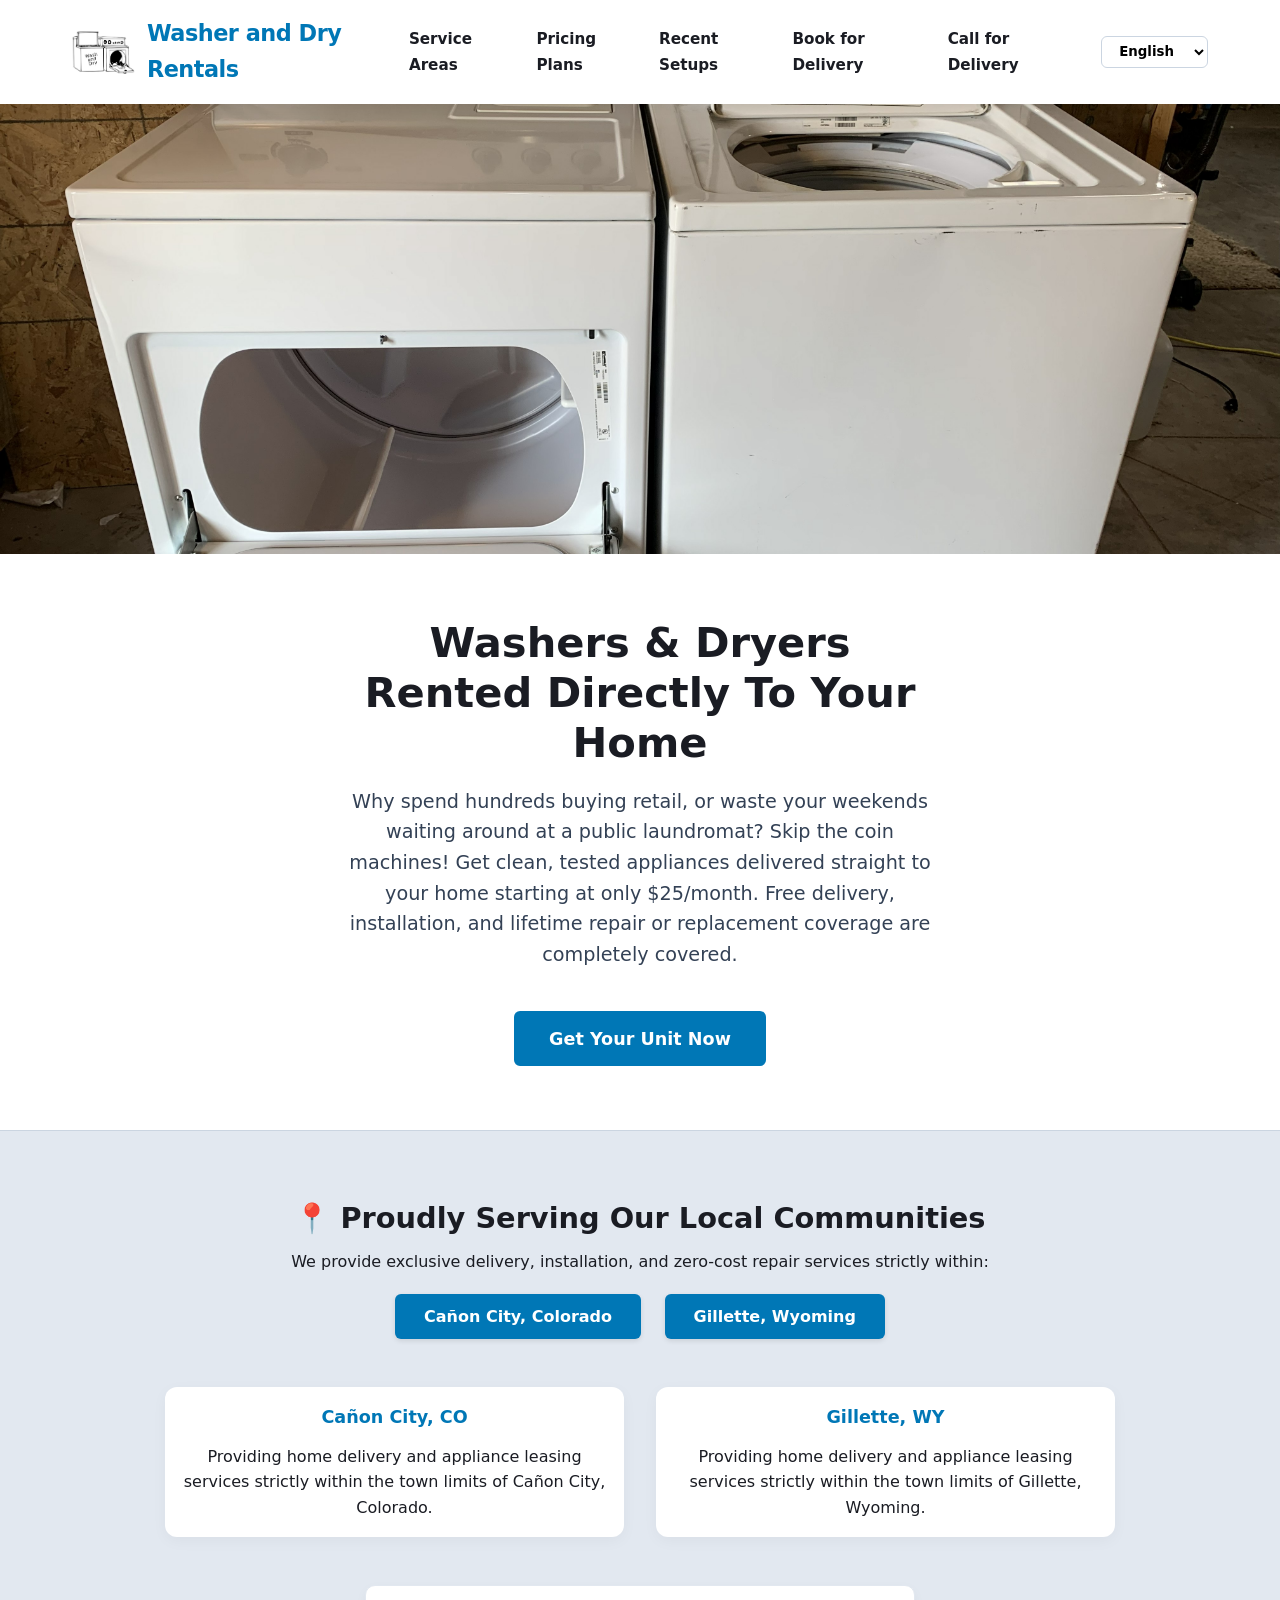
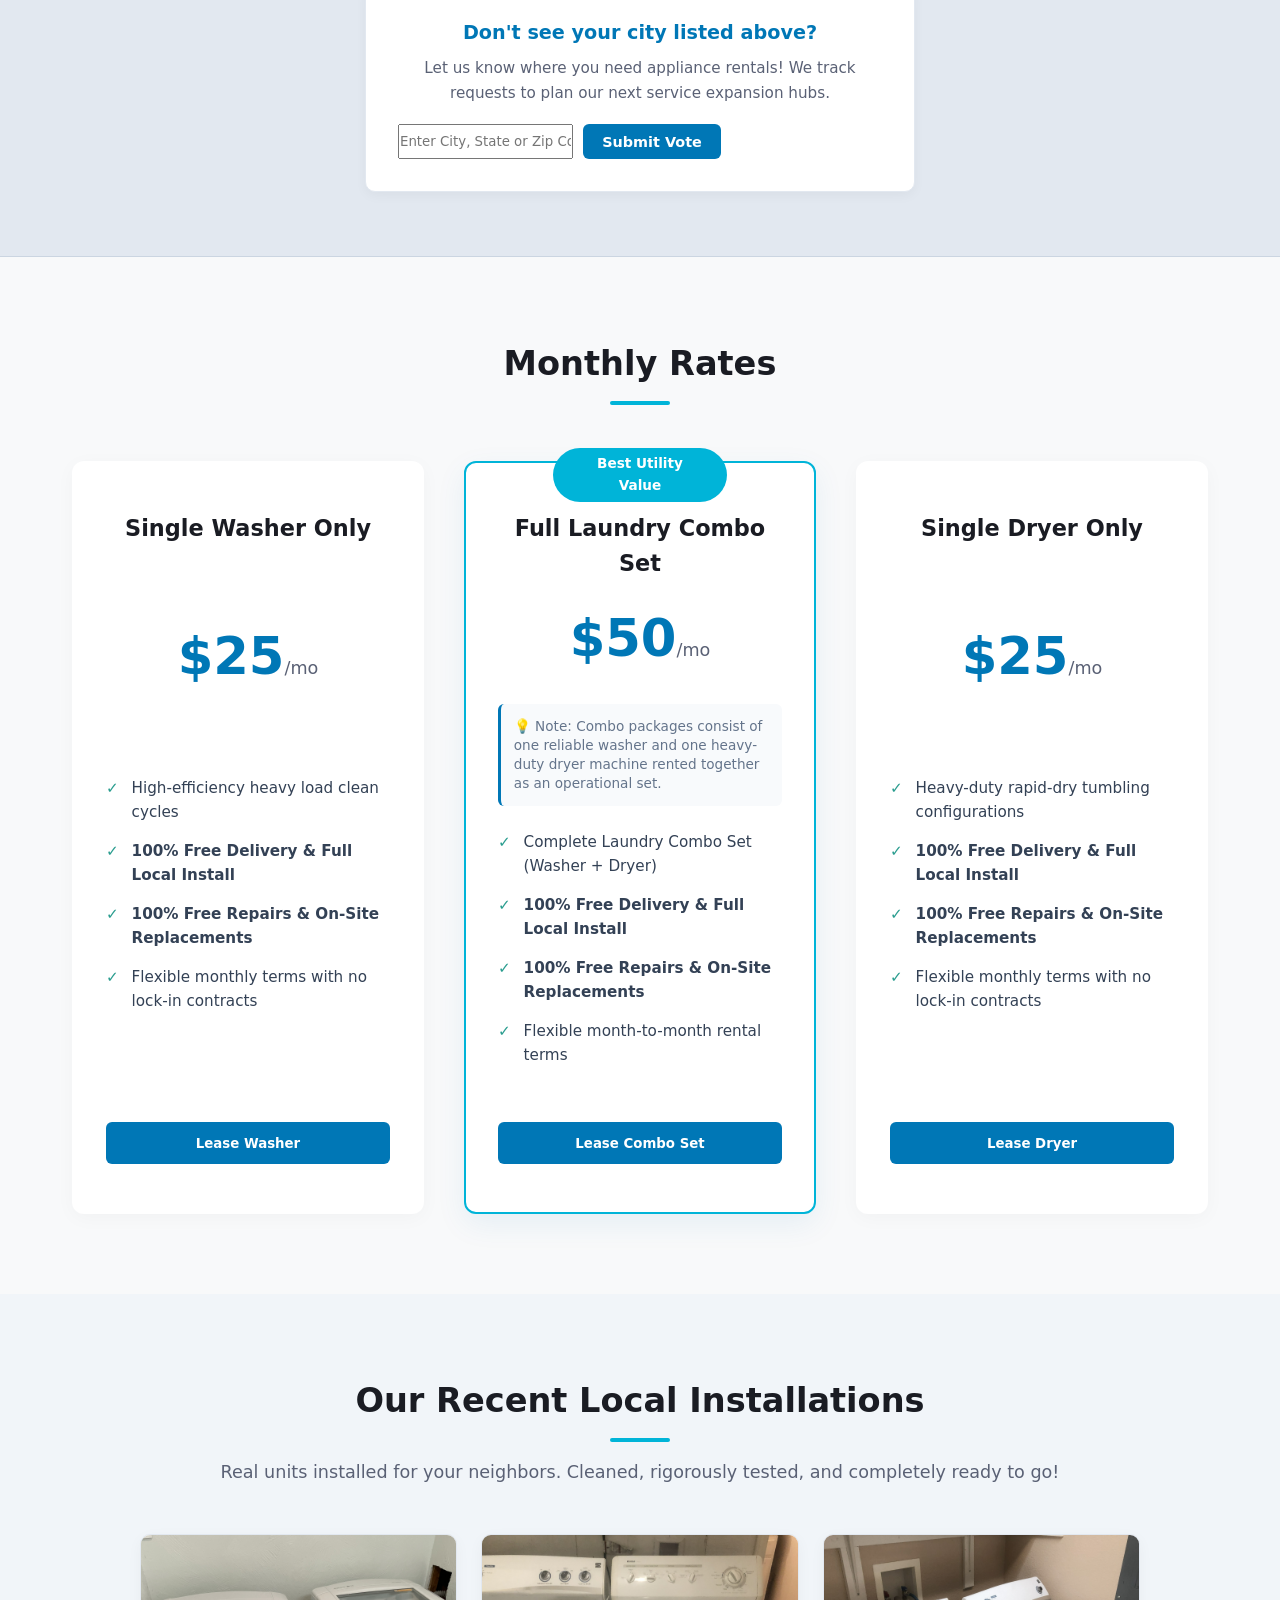
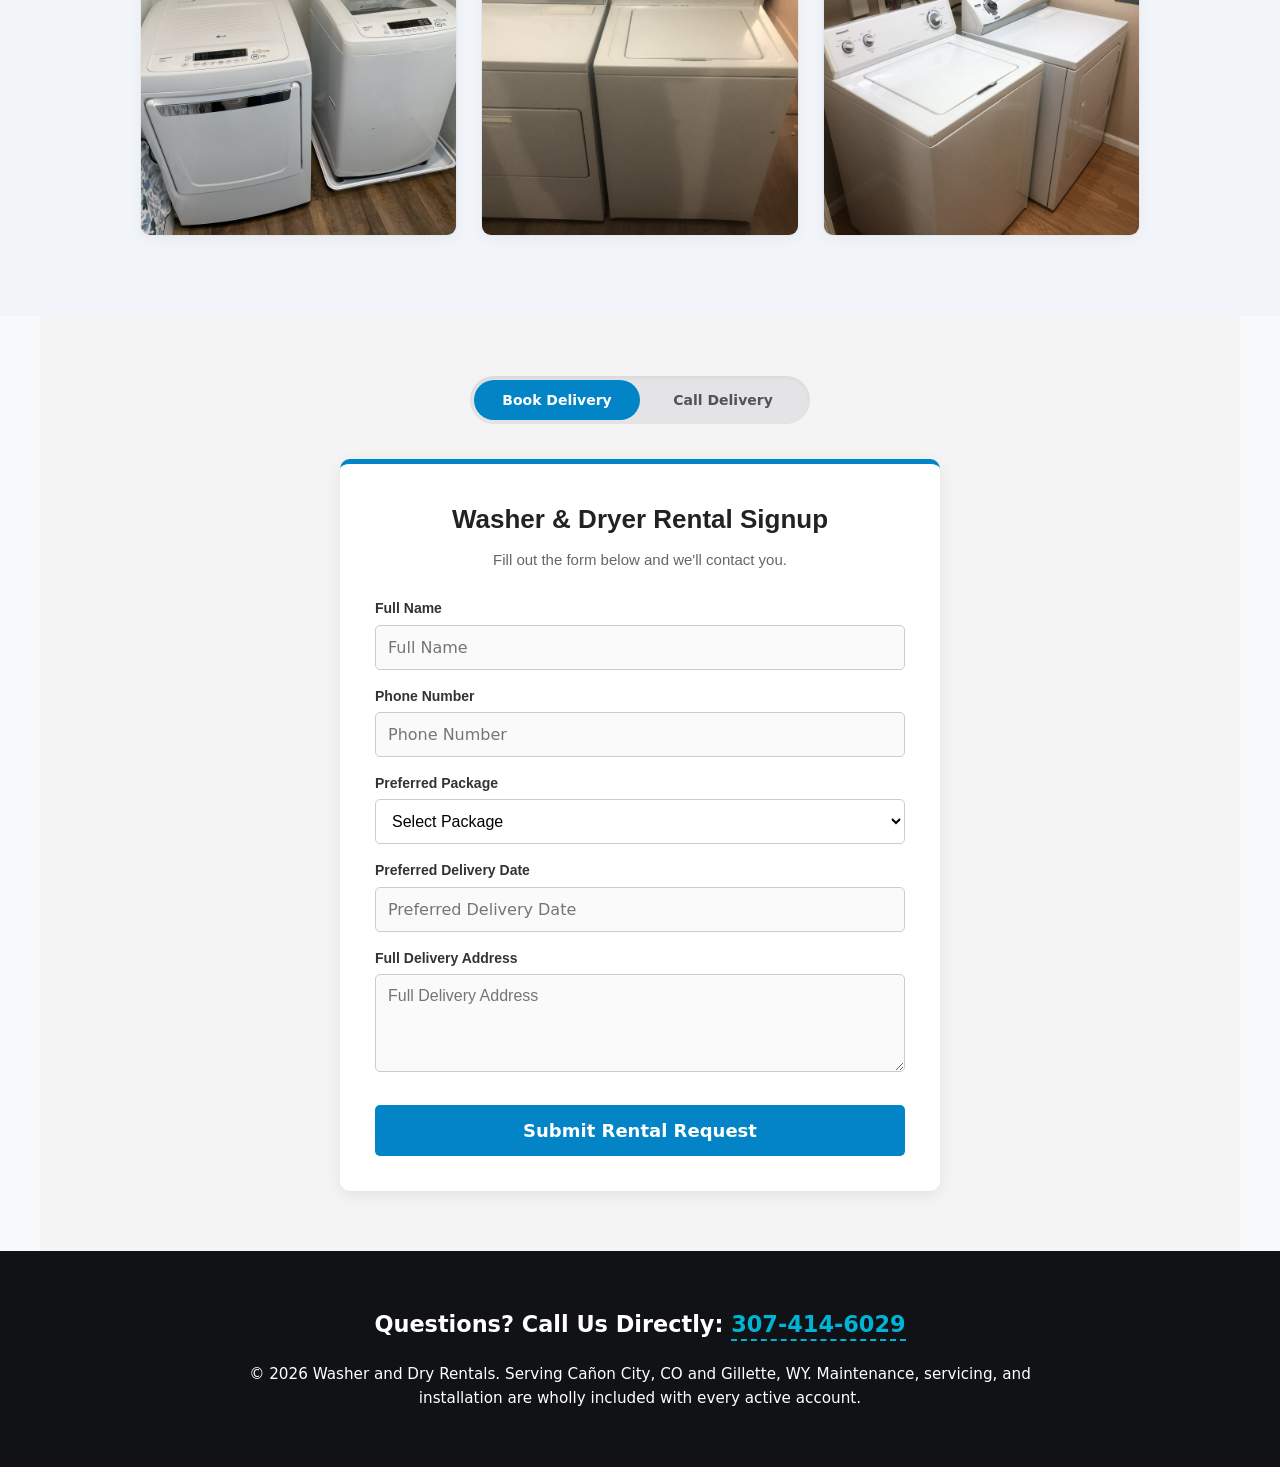
==== index.html @ 0286ad0f "Update index.html" ====
<!DOCTYPE html>
<html lang="en">
<head>
    <meta charset="UTF-8">
    <meta name="viewport" content="width=device-width, initial-scale=1.0">
    
    <!-- Research-Backed SEO Title & Meta Tokens (Targets Sales, Buyers, and Laundromats) -->
    <title>Washers and Dryers For Sale or Rent | Better Laundromat Alternative | Cañon City CO & Gillette WY</title>
    <meta name="description" content="Tired of hauling bags to the laundromat or looking for cheap washers and dryers for sale near you? Get clean, tested appliances delivered straight to your house starting at $25/mo with free delivery, setup, and lifetime repairs included!">
    <meta name="keywords" content="laundromat near me, coin laundry Cañon City, washhouse Gillette WY, washer and dryer for sale, buy washing machine, cheap dryers, used appliances, laundry services alternative">

    <!-- Tab Icon Branding Token (Replaces the generic Earth Icon with your custom Logo) -->
    <link rel="icon" type="image/png" href="images/logo.png">
    <!-- Advanced JSON-LD Local SEO Schema Data Architecture -->
    <script type="application/ld+json">
    {
      "@context": "https://schema.org",
      "@type": "Product",
      "name": "In-Home Laundry Appliance Rental Systems",
      "description": "Skip the public laundromat and save hundreds compared to buying retail appliances. Clean, tested, and leveled washers and dryers delivered directly to your home.",
      "brand": {
        "@type": "Brand",
        "name": "Washer and Dry Rentals"
      },
      "offers": {
        "@type": "AggregateOffer",
        "priceCurrency": "USD",
        "lowPrice": "25.00",
        "highPrice": "50.00",
        "offerCount": "3",
        "priceSpecification": {
          "@type": "PriceSpecification",
          "description": "Affordable monthly in-home alternative to weekly laundromat expenses and expensive appliance stores."
        },
        "areaServed": [
          {
            "@type": "AdministrativeArea",
            "name": "Cañon City, Colorado"
          },
          {
            "@type": "AdministrativeArea",
            "name": "Gillette, Wyoming"
          }
        ]
      }
    }
    </script>

    <link rel="stylesheet" href="styles.css">
</head>
<body>

    <!-- Main Navigation Header with Dual Contact Anchor Triggers -->
    <header>
        <nav class="navbar">
            <a href="#" class="logo-container">
                <img src="images/logo.png" alt="Washer and Dry Rentals Logo" class="nav-logo" onerror="this.style.display='none'">
                <span class="logo-text">Washer and Dry Rentals</span>
            </a>
            
            <div class="nav-right-block">
                <ul class="nav-links">
                    <li><a href="#service-areas" class="lang-en">Service Areas</a><a href="#service-areas" class="lang-es" style="display:none;">Áreas de Servicio</a></li>
                    <li><a href="#pricing" class="lang-en">Pricing Plans</a><a href="#pricing" class="lang-es" style="display:none;">Planes de Precios</a></li>
                    <li><a href="#gallery" class="lang-en">Recent Setups</a><a href="#gallery" class="lang-es" style="display:none;">Instalaciones</a></li>
                    <li><a href="#rent" onclick="switchContactMode('form')" class="lang-en">Book for Delivery</a><a href="#rent" onclick="switchContactMode('form')" class="lang-es" style="display:none;">Reservar Entrega</a></li>
                    <li><a href="#rent" onclick="switchContactMode('call')" class="lang-en">Call for Delivery</a><a href="#rent" onclick="switchContactMode('call')" class="lang-es" style="display:none;">Llamar para Entrega</a></li>
                </ul>

                <!-- Language Selector -->
                <div class="language-selector">
                    <select id="langToggle" onchange="toggleLanguage()">
                        <option value="en">English</option>
                        <option value="es">Español</option>
                    </select>
                </div>
            </div>
        </nav>
    </header>
    <!-- Clean Splash Hero (Image Only) -->
    <section class="hero-image-only"></section>

    <!-- Introduction Block Sitting Below The Front Picture -->
    <section class="intro-text-section">
        <div class="container-narrow text-center">
            <h1 class="lang-en">Washers & Dryers Rented Directly To Your Home</h1>
            <h1 class="lang-es" style="display:none;">Lavadoras y Secadoras Alquiladas Directamente a Su Hogar</h1>
            
            <p class="lang-en">Why spend hundreds buying retail, or waste your weekends waiting around at a public laundromat? Skip the coin machines! Get clean, tested appliances delivered straight to your home starting at only $25/month. Free delivery, installation, and lifetime repair or replacement coverage are completely covered.</p>
            <p class="lang-es" style="display:none;">¿Por qué gastar cientos comprando en tiendas o perder los fines de semana en una lavandería pública? ¡Olvídese de las monedas! Obtenga electrodomésticos limpios entregados directamente a su hogar desde solo $25/mes con entrega e instalación gratis.</p>
            
            <a href="#rent" onclick="switchContactMode('form')" class="btn btn-hero lang-en">Get Your Unit Now</a>
            <a href="#rent" onclick="switchContactMode('form')" class="btn btn-hero lang-es" style="display:none;">Obtenga Su Unidad Ahora</a>
        </div>
    </section>
    <!-- Core Service Banner & Location Badges -->
    <section id="service-areas" class="service-banner">
        <div class="container">
            <h2 class="lang-en">📍 Proudly Serving Our Local Communities</h2>
            <h2 class="lang-es" style="display:none;">📍 Orgullosamente Sirviendo a Nuestras Comunidades Locales</h2>
            
            <p class="lang-en">We provide exclusive delivery, installation, and zero-cost repair services strictly within:</p>
            <p class="lang-es" style="display:none;">Ofrecemos servicios exclusivos de entrega, instalación y reparación sin costo estrictamente dentro de:</p>
            
            <div class="location-badges">
                <span class="badge-location">Cañon City, Colorado</span>
                <span class="badge-location">Gillette, Wyoming</span>
            </div>

            <!-- Clean Text Locations -->
            <div class="maps-grid">
                <div class="map-box">
                    <h3>Cañon City, CO</h3>
                    <p class="map-link-text">Providing home delivery and appliance leasing services strictly within the town limits of Cañon City, Colorado.</p>
                </div>
                <div class="map-box">
                    <h3>Gillette, WY</h3>
                    <p class="map-link-text">Providing home delivery and appliance leasing services strictly within the town limits of Gillette, Wyoming.</p>
                </div>
            </div>

            <!-- New Location Expansion Request Module (FormSubmit Gateway Lock) -->
            <div class="expansion-box">
                <h4 class="lang-en">Don't see your city listed above?</h4>
                <h4 class="lang-es" style="display:none;">¿No ve su ciudad en la lista?</h4>
                <p class="lang-en">Let us know where you need appliance rentals! We track requests to plan our next service expansion hubs.</p>
                <p class="lang-es" style="display:none;">¡Díganos dónde necesita alquileres! Registramos los pedidos para planificar nuestras próximas áreas de servicio.</p>
                
                <form action="https://formsubmit.co" method="POST" class="expansion-inline-form">
                    <input type="text" name="Requested Expansion City or Zip" required placeholder="Enter City, State or Zip Code..." id="expInput">
                    <button type="submit" class="btn btn-primary btn-small lang-en">Submit Vote</button>
                    <button type="submit" class="btn btn-primary btn-small lang-es" style="display:none;">Enviar Voto</button>
                </form>
            </div>
        </div>
    </section>
    <!-- Pricing Display Cards Section -->
    <section id="pricing" class="section">
        <h2 class="section-title lang-en">Monthly Rates</h2>
        <h2 class="section-title lang-es" style="display:none;">Tarifas Mensuales</h2>
        
        <div class="pricing-grid">
            <div class="price-card">
                <h3 class="lang-en">Single Washer Only</h3>
                <h3 class="lang-es" style="display:none;">Solo Lavadora Individual</h3>
                <div class="price">$25<span>/mo</span></div>
                <ul class="features-list lang-en">
                    <li>High-efficiency heavy load clean cycles</li>
                    <li><strong>100% Free Delivery & Full Local Install</strong></li>
                    <li><strong>100% Free Repairs & On-Site Replacements</strong></li>
                    <li>Flexible monthly terms with no lock-in contracts</li>
                </ul>
                <ul class="features-list lang-es" style="display:none;">
                    <li>Ciclos de limpieza de alta eficiencia para carga pesada</li>
                    <li><strong>Entrega e instalación local 100% gratuita</strong></li>
                    <li><strong>Reparaciones y reemplazos en el sitio 100% gratis</strong></li>
                    <li>Términos mensuales flexibles sin contratos forzosos</li>
                </ul>
                <button type="button" onclick="selectPackage('washer')" class="btn btn-primary lang-en">Lease Washer</button>
                <button type="button" onclick="selectPackage('washer')" class="btn btn-primary lang-es" style="display:none;">Arrendar Lavadora</button>
            </div>

            <div class="price-card featured">
                <div class="badge lang-en">Best Utility Value</div>
                <div class="badge lang-es" style="display:none;">Mejor Valor</div>
                <h3 class="lang-en">Full Laundry Combo Set</h3>
                <h3 class="lang-es" style="display:none;">Juego Combo Completo</h3>
                <div class="price">$50<span>/mo</span></div>
                <p class="set-disclaimer lang-en">💡 Note: Combo packages consist of one reliable washer and one heavy-duty dryer machine rented together as an operational set.</p>
                <p class="set-disclaimer lang-es" style="display:none;">💡 Nota: Los paquetes combo consisten en una lavadora confiable y una secadora de servicio pesado alquiladas juntas como un juego operativo.</p>
                <ul class="features-list lang-en">
                    <li>Complete Laundry Combo Set (Washer + Dryer)</li>
                    <li><strong>100% Free Delivery & Full Local Install</strong></li>
                    <li><strong>100% Free Repairs & On-Site Replacements</strong></li>
                    <li>Flexible month-to-month rental terms</li>
                </ul>
                <ul class="features-list lang-es" style="display:none;">
                    <li>Juego de lavandería combo completo (Lavadora + Secadora)</li>
                    <li><strong>Entrega e instalación local 100% gratuita</strong></li>
                    <li><strong>Reparaciones y reemplazos en el sitio 100% gratis</strong></li>
                    <li>Términos de alquiler mensuales flexibles</li>
                </ul>
                <button type="button" onclick="selectPackage('set')" class="btn btn-primary lang-en">Lease Combo Set</button>
                <button type="button" onclick="selectPackage('set')" class="btn btn-primary lang-es" style="display:none;">Arrendar Juego</button>
            </div>

            <div class="price-card">
                <h3 class="lang-en">Single Dryer Only</h3>
                <h3 class="lang-es" style="display:none;">Solo Secadora Individual</h3>
                <div class="price">$25<span>/mo</span></div>
                <ul class="features-list lang-en">
                    <li>Heavy-duty rapid-dry tumbling configurations</li>
                    <li><strong>100% Free Delivery & Full Local Install</strong></li>
                    <li><strong>100% Free Repairs & On-Site Replacements</strong></li>
                    <li>Flexible monthly terms with no lock-in contracts</li>
                </ul>
                <button type="button" onclick="selectPackage('dryer')" class="btn btn-primary lang-en">Lease Dryer</button>
                <button type="button" onclick="selectPackage('dryer')" class="btn btn-primary lang-es" style="display:none;">Arrendar Secadora</button>
            </div>
        </div>
    </section>
    <!-- Visual Portfolio Gallery Section (3 clean items) -->
    <section id="gallery" class="section-alt">
        <div class="container">
            <h2 class="section-title lang-en">Our Recent Local Installations</h2>
            <h2 class="section-title lang-es" style="display:none;">Nuestras Instalaciones Locales Recientes</h2>
            <p class="section-subtitle lang-en">Real units installed for your neighbors. Cleaned, rigorously tested, and completely ready to go!</p>
            <p class="section-subtitle lang-es" style="display:none;">¡Unidades reales instaladas para sus vecinos. Limpias, rigurosamente probadas y completamente listas para funcionar!</p>
            
            <div class="gallery-grid gallery-three-items">
                <div class="gallery-item">
                    <img src="images/portfolio-1.jpg" alt="Local Installation 1" onerror="this.src='https://unsplash.com'">
                </div>
                <div class="gallery-item">
                    <img src="images/portfolio-2.jpg" alt="Local Installation 2" onerror="this.src='https://unsplash.com'">
                </div>
                <div class="gallery-item">
                    <img src="images/portfolio-3.jpg" alt="Local Installation 3" onerror="this.src='https://unsplash.com'">
                </div>
            </div>
        </div>
    </section>
    <!-- Conversion Routing Panel and Dynamic Action Interface -->
    <section id="rent" class="section" style="padding: 60px 20px; background: #f4f4f4;">
        <div class="container-narrow" style="max-width: 600px; margin: 0 auto;">

            <!-- Grey Segmented Tab Slider Control Module Frame -->
            <div class="tab-toggle-wrap" style="display: flex; justify-content: center; margin-bottom: 35px;">
                <div class="tab-switcher" style="display: flex; background: #e4e4e7; padding: 4px; border-radius: 30px; position: relative; width: 340px; box-shadow: inset 0 2px 4px rgba(0,0,0,0.05);">
                    <div id="sliderBg" class="slider-bg" style="position: absolute; top: 4px; left: 4px; width: calc(50% - 4px); height: calc(100% - 8px); background: #0284c7; border-radius: 26px; z-index: 1; transition: left 0.3s cubic-bezier(0.4, 0, 0.2, 1);"></div>
                    <button type="button" id="tabForm" class="tab-btn active" onclick="switchContactMode('form')" style="flex: 1; padding: 12px 0; text-align: center; font-weight: bold; background: transparent; border: none; cursor: pointer; z-index: 2; font-size: 14px; font-family: Arial, sans-serif; transition: color 0.2s; color: #ffffff;">
                        <span class="lang-en">Book Delivery</span><span class="lang-es" style="display:none;">Reservar Entrega</span>
                    </button>
                    <button type="button" id="tabCall" class="tab-btn" onclick="switchContactMode('call')" style="flex: 1; padding: 12px 0; text-align: center; font-weight: bold; background: transparent; border: none; cursor: pointer; z-index: 2; font-size: 14px; font-family: Arial, sans-serif; transition: color 0.2s; color: #52525b;">
                        <span class="lang-en">Call Delivery</span><span class="lang-es" style="display:none;">Llamar Entrega</span>
                    </button>
                </div>
            </div>

            <!-- Lead Capture Interface styled cleanly with custom Blue Branding accents -->
            <div id="contactFormContainer" class="box" style="background: white; padding: 35px; border-radius: 10px; box-shadow: 0 4px 15px rgba(0,0,0,0.08); border-top: 5px solid #0284c7;">
                <h2 style="text-align: center; color: #222; margin-bottom: 8px; font-family: Arial, sans-serif; font-size: 26px;">Washer & Dryer Rental Signup</h2>
                <p style="text-align: center; color: #666; margin-bottom: 25px; font-family: Arial, sans-serif; font-size: 15px;">Fill out the form below and we'll contact you.</p>

                <form action="https://formsubmit.co" method="POST">

                    <!-- FormSubmit Configuration Settings Token Data -->
                    <input type="hidden" name="_captcha" value="false">
                    <input type="hidden" name="_template" value="table">
                    <input type="hidden" name="_subject" value="New Washer & Dryer Rental Lead">

                    <!-- Email address field removed permanently; collecting immediate client routing profiles -->
                    <div class="form-group" style="margin-bottom: 15px;">
                        <label style="display: block; font-weight: bold; margin-bottom: 5px; color: #333; font-size: 14px; font-family: Arial, sans-serif;">Full Name</label>
                        <input type="text" name="Full Name" placeholder="Full Name" required style="width:100%; padding:12px; border:1px solid #ccc; border-radius:5px; font-size:16px;">
                    </div>

                    <div class="form-group" style="margin-bottom: 15px;">
                        <label style="display: block; font-weight: bold; margin-bottom: 5px; color: #333; font-size: 14px; font-family: Arial, sans-serif;">Phone Number</label>
                        <input type="tel" name="Phone Number" placeholder="Phone Number" required style="width:100%; padding:12px; border:1px solid #ccc; border-radius:5px; font-size:16px;">
                    </div>

                    <div class="form-group" style="margin-bottom: 15px;">
                        <label style="display: block; font-weight: bold; margin-bottom: 5px; color: #333; font-size: 14px; font-family: Arial, sans-serif;">Preferred Package</label>
                        <select name="Preferred Package" id="package" required style="width:100%; padding:12px; border:1px solid #ccc; border-radius:5px; font-size:16px; background: white; font-family: Arial, sans-serif;">
                            <option value="">Select Package</option>
                            <option value="Full Combo Set ($50/mo)">Full Combo Set ($50/mo)</option>
                            <option value="Washer Only ($25/mo)">Washer Only ($25/mo)</option>
                            <option value="Dryer Only ($25/mo)">Dryer Only ($25/mo)</option>
                        </select>
                    </div>

                    <div class="form-group" style="margin-bottom: 15px;">
                        <label style="display: block; font-weight: bold; margin-bottom: 5px; color: #333; font-size: 14px; font-family: Arial, sans-serif;">Preferred Delivery Date</label>
                        <input type="text" name="Preferred Delivery Date" placeholder="Preferred Delivery Date" required style="width:100%; padding:12px; border:1px solid #ccc; border-radius:5px; font-size:16px;">
                    </div>

                    <div class="form-group" style="margin-bottom: 25px;">
                        <label style="display: block; font-weight: bold; margin-bottom: 5px; color: #333; font-size: 14px; font-family: Arial, sans-serif;">Full Delivery Address</label>
                        <textarea name="Delivery Address" rows="4" placeholder="Full Delivery Address" required style="width:100%; padding:12px; border:1px solid #ccc; border-radius:5px; font-size:16px; font-family: Arial, sans-serif; resize: vertical;"></textarea>
                    </div>

                    <button type="submit" style="width:100%; padding:15px; background:#0284c7; color:white; border:none; border-radius:5px; font-size:18px; font-weight:bold; cursor:pointer; transition: background 0.2s;">
                        Submit Rental Request
                    </button>
                </form>
            </div>

            <!-- View Module B: Instant Phone Click-to-Call Layout Box Layout -->
            <div id="contactCallContainer" style="display: none;">
                <div class="call-action-box" style="text-align: center; padding: 40px 20px; background: white; border-radius: 10px; box-shadow: 0 4px 15px rgba(0,0,0,0.05); border-top: 5px solid #6b7280;">
                    <h3 class="lang-en">Call for Delivery</h3>
                    <h3 class="lang-es" style="display:none;">Llamar para Entrega</h3>
                    <p class="lang-en">Click the button below to dial our service dispatch department directly. We will register your deployment request profile parameters over the phone line.</p>
                    <p class="lang-es" style="display:none;">Haga clic en el botón de abajo para llamar directamente a nuestro departamento de despacho. Registraremos sus datos de entrega por teléfono.</p>
                    
                    <a href="tel:3074146029" class="btn btn-green-call" style="background: #22c55e; color: white; display: inline-flex; align-items: center; gap: 10px; font-size: 18px; padding: 15px 40px; text-decoration: none; border-radius: 5px; font-weight: bold;">
                        <svg class="phone-svg-icon-white" viewBox="0 0 24 24" style="width: 22px; height: 22px; fill: currentColor;">
                            <path d="M6.62 10.79c1.44 2.83 3.76 5.14 6.59 6.59l2.2-2.2c.27-.27.67-.36 1.02-.24 1.12.37 2.33.57 3.57.57.55 0 1 .45 1 1V20c0 .55-.45 1-1 1-9.39 0-17-7.61-17-17 0-.55.45-1 1-1h3.5c.55 0 1 .45 1 1 0 1.25.2 2.45.57 3.57.11.35.03.74-.25 1.02l-2.2 2.2z"/>
                        </svg>
                        <span class="lang-en">Call Us: 307-414-6029</span>
                        <span class="lang-es" style="display:none;">Llámenos: 307-414-6029</span>
                    </a>
                </div>
            </div>

        </div>
    </section>

    <!-- Footer Disclaimers -->
    <footer>
        <div class="footer-container">
            <p class="footer-phone">Questions? Call Us Directly: <a href="tel:3074146029">307-414-6029</a></p>
            <p>&copy; 2026 Washer and Dry Rentals. Serving Cañon City, CO and Gillette, WY. Maintenance, servicing, and installation are wholly included with every active account.</p>
        </div>
    </footer>
    <!-- JavaScript Multi-Language & Calculation Processing Core -->
    <script>
        function toggleLanguage() {
            const currentLang = document.getElementById('langToggle').value;
            const enElements = document.querySelectorAll('.lang-en');
            const esElements = document.querySelectorAll('.lang-es');
            
            if (currentLang === 'es') {
                enElements.forEach(el => el.style.display = 'none');
                esElements.forEach(el => el.style.display = 'block');
                if(document.getElementById('expInput')) document.getElementById('expInput').placeholder = "Ingrese Ciudad, Estado o Código Postal...";
                calculateTotal();
            } else {
                enElements.forEach(el => el.style.display = 'block');
                esElements.forEach(el => el.style.display = 'none');
                if(document.getElementById('expInput')) document.getElementById('expInput').placeholder = "Enter City, State or Zip Code...";
                calculateTotal();
            }
        }

        function calculateTotal() {
            const isSpanish = document.getElementById('langToggle').value === 'es';
            const setQuantity = parseInt(document.getElementById('calc-sets').value) || 0;
            const singleQuantity = parseInt(document.getElementById('calc-indiv').value) || 0;
            const overallMonthlyCost = (setQuantity * 50) + (singleQuantity * 25);
            
            const textString = isSpanish ? `Total Estimado: $${overallMonthlyCost} / mes` : `Estimated Total: $${overallMonthlyCost} / month`;
            if(document.getElementById('total-output')) {
                document.getElementById('total-output').innerText = textString;
            }
        }

        function selectPackage(packageSelection) {
            switchContactMode('form');
            const selectDropdown = document.getElementById('package');
            if(!selectDropdown) return;
            
            if(packageSelection === 'washer') selectDropdown.value = 'Washer Only ($25/mo)';
            if(packageSelection === 'dryer') selectDropdown.value = 'Dryer Only ($25/mo)';
            if(packageSelection === 'set') selectDropdown.value = 'Full Combo Set ($50/mo)';
        }

        function switchContactMode(mode) {
            const tabForm = document.getElementById('tabForm');
            const tabCall = document.getElementById('tabCall');
            const sliderBg = document.getElementById('sliderBg');
            const formBox = document.getElementById('contactFormContainer');
            const callBox = document.getElementById('contactCallContainer');
            const rentSection = document.getElementById('rent');

            if (mode === 'form') {
                if(tabForm) {
                    tabForm.classList.add('active');
                    tabForm.style.color = '#ffffff';
                }
                if(tabCall) {
                    tabCall.classList.remove('active');
                    tabCall.style.color = '#52525b';
                }
                if(sliderBg) {
                    sliderBg.style.left = '4px';
                    sliderBg.style.background = '#0284c7';
                }
                if(formBox) formBox.style.display = 'block';
                if(callBox) callBox.style.display = 'none';
            } else {
                if(tabForm) {
                    tabForm.classList.remove('active');
                    tabForm.style.color = '#52525b';
                }
                if(tabCall) {
                    tabCall.classList.add('active');
                    tabCall.style.color = '#ffffff';
                }
                if(sliderBg) {
                    sliderBg.style.left = 'calc(50% - 4px)';
                    sliderBg.style.background = '#6b7280';
                }
                if(formBox) formBox.style.display = 'none';
                if(callBox) callBox.style.display = 'block';
            }

            if(rentSection) {
                rentSection.scrollIntoView({ behavior: 'smooth' });
            }
        }
    </script>
</body>
</html>
---- styles.css ----
/* Custom Typography & Universal Color Tokens */
:root {
    --primary-blue: #0077b6;
    --primary-hover: #0096c7;
    --bright-cyan: #00b4d8;
    --dark-charcoal: #1a1c23;
    --light-bg: #f8f9fa;
    --neutral-white: #ffffff;
    --muted-gray: #5a6175;
    --success-green: #2a9d8f;
    --vibrant-green: #22c55e;
    --vibrant-green-hover: #16a34a;
    --accent-gray: #cbd5e1;
    --toggle-bg: #e2e8f0;
    --toggle-dark: #475569;
}

/* Base Level Universal Resets */
* {
    box-sizing: border-box;
    margin: 0;
    padding: 0;
    font-family: 'Segoe UI', system-ui, -apple-system, sans-serif;
}

body {
    background-color: var(--light-bg);
    color: var(--dark-charcoal);
    line-height: 1.6;
}
/* Navigational Top Header Layout */
header {
    background-color: var(--neutral-white);
    box-shadow: 0 2px 10px rgba(0,0,0,0.08);
    position: sticky;
    top: 0;
    z-index: 1000;
}

.navbar {
    max-width: 1200px;
    margin: 0 auto;
    display: flex;
    justify-content: space-between;
    align-items: center;
    padding: 1rem 2rem;
}

.logo-container {
    display: flex;
    align-items: center;
    gap: 12px;
    text-decoration: none;
}

.nav-logo {
    height: 45px;
    width: auto;
    object-fit: contain;
}

.logo-text {
    font-size: 1.4rem;
    font-weight: 700;
    color: var(--primary-blue);
    letter-spacing: -0.5px;
}

.nav-right-block {
    display: flex;
    align-items: center;
    gap: 2rem;
}

.nav-links {
    display: flex;
    list-style: none;
    gap: 1.5rem;
}

.nav-links a {
    text-decoration: none;
    color: var(--dark-charcoal);
    font-weight: 600;
    transition: color 0.2s ease;
    font-size: 0.95rem;
    cursor: pointer;
}

.nav-links a:hover {
    color: var(--primary-blue);
}

/* Language Dropdown Select Block */
.language-selector select {
    padding: 0.4rem 0.8rem;
    border-radius: 6px;
    border: 1px solid var(--accent-gray);
    background-color: var(--neutral-white);
    font-weight: 600;
    cursor: pointer;
    outline: none;
}

/* Hero Section: Image Only (Blue overlays entirely removed) */
.hero-image-only {
    background: url('images/hero-bg.jpg') no-repeat center center/cover;
    height: 450px;
    width: 100%;
}

/* Introduction Block Styles (Sitting under the front photo file) */
.intro-text-section {
    background-color: var(--neutral-white);
    padding: 4rem 2rem;
    border-bottom: 1px solid var(--accent-gray);
}

.intro-text-section h1 {
    font-size: 2.6rem;
    color: var(--dark-charcoal);
    margin-bottom: 1.2rem;
    line-height: 1.2;
    font-weight: 800;
}

.intro-text-section p {
    font-size: 1.2rem;
    margin-bottom: 2.5rem;
    color: #334155;
    font-weight: 500;
}

.text-center {
    text-align: center;
}
/* Service Area Location Sections */
.service-banner {
    background-color: #e2e8f0;
    text-align: center;
    padding: 4rem 2rem;
    border-bottom: 1px solid var(--accent-gray);
}

.service-banner h2 {
    font-size: 1.8rem;
    margin-bottom: 0.5rem;
    color: var(--dark-charcoal);
}

.location-badges {
    display: flex;
    justify-content: center;
    gap: 1.5rem;
    margin-top: 1.2rem;
    margin-bottom: 3rem;
}

.badge-location {
    background-color: var(--primary-blue);
    color: var(--neutral-white);
    padding: 0.6rem 1.8rem;
    font-weight: 700;
    border-radius: 6px;
    box-shadow: 0 2px 5px rgba(0,0,0,0.1);
}

.maps-grid {
    display: grid;
    grid-template-columns: repeat(auto-fit, minmax(320px, 1fr));
    gap: 2rem;
    max-width: 950px;
    margin: 0 auto 3rem;
}

.map-box {
    background: var(--neutral-white);
    padding: 1rem;
    border-radius: 12px;
    box-shadow: 0 4px 15px rgba(0,0,0,0.04);
}

.map-box h3 {
    font-size: 1.1rem;
    margin-bottom: 0.8rem;
    color: var(--primary-blue);
}

/* Service Expansion Vote Hub Layout */
.expansion-box {
    background-color: var(--neutral-white);
    max-width: 550px;
    margin: 0 auto;
    padding: 2rem;
    border-radius: 10px;
    box-shadow: 0 4px 12px rgba(0,0,0,0.04);
    border: 1px solid #e2e8f0;
}

.expansion-box h4 {
    font-size: 1.2rem;
    margin-bottom: 0.5rem;
    color: var(--primary-blue);
}

.expansion-box p {
    font-size: 0.95rem;
    color: var(--muted-gray);
    margin-bottom: 1.2rem;
}

.expansion-inline-form {
    display: flex;
    gap: 10px;
}
/* Global Buttons Framework */
.btn {
    display: inline-block;
    padding: 0.85rem 2.2rem;
    border-radius: 6px;
    text-decoration: none;
    font-weight: 700;
    transition: all 0.2s ease-in-out;
    border: none;
    cursor: pointer;
    text-align: center;
}

.btn-hero {
    background-color: var(--primary-blue);
    color: var(--neutral-white);
    font-size: 1.1rem;
}

.btn-hero:hover {
    background-color: var(--primary-hover);
    transform: translateY(-2px);
}

.btn-primary {
    background-color: var(--primary-blue);
    color: var(--neutral-white);
    width: 100%;
}

.btn-primary:hover {
    background-color: var(--primary-hover);
}

.btn-small {
    padding: 0.6rem 1.2rem;
    width: auto;
    font-size: 0.9rem;
}

.btn-submit {
    background-color: var(--success-green);
    color: var(--neutral-white);
    width: 100%;
    font-size: 1.1rem;
    margin-top: 1rem;
}

.btn-submit:hover {
    opacity: 0.95;
}

/* Section Structural Framework */
.section {
    padding: 5rem 2rem;
    max-width: 1200px;
    margin: 0 auto;
}

.section-alt {
    padding: 5rem 2rem;
    background-color: #f1f5f9;
}

.container-narrow {
    max-width: 600px;
    margin: 0 auto;
}

.section-title {
    text-align: center;
    font-size: 2.1rem;
    margin-bottom: 3.5rem;
    font-weight: 800;
}

.section-title::after {
    content: '';
    display: block;
    width: 60px;
    height: 4px;
    background-color: var(--bright-cyan);
    margin: 0.6rem auto 0;
    border-radius: 4px;
}

.section-subtitle {
    text-align: center;
    margin-top: -2.5rem;
    margin-bottom: 3rem;
    color: var(--muted-gray);
    font-size: 1.1rem;
}

/* Card Pricing Grids Columns */
.pricing-grid {
    display: grid;
    grid-template-columns: repeat(auto-fit, minmax(310px, 1fr));
    gap: 2.5rem;
}

.price-card {
    background-color: var(--neutral-white);
    border-radius: 12px;
    padding: 3rem 2rem;
    text-align: center;
    box-shadow: 0 4px 20px rgba(0,0,0,0.03);
    border: 2px solid transparent;
    display: flex;
    flex-direction: column;
    justify-content: space-between;
}

.price-card.featured {
    border-color: var(--bright-cyan);
    position: relative;
    box-shadow: 0 10px 30px rgba(0,119,182,0.08);
}

.badge {
    position: absolute;
    top: -15px;
    left: 50%;
    transform: translateX(-50%);
    background-color: var(--bright-cyan);
    color: var(--neutral-white);
    padding: 0.35rem 1.4rem;
    font-size: 0.85rem;
    border-radius: 30px;
    font-weight: 700;
}

.price-card h3 {
    font-size: 1.4rem;
    color: var(--dark-charcoal);
    margin-bottom: 1rem;
    font-weight: 700;
}

.price {
    font-size: 3.2rem;
    font-weight: 800;
    color: var(--primary-blue);
    margin-bottom: 1.5rem;
}

.price span {
    font-size: 1.1rem;
    color: var(--muted-gray);
    font-weight: 400;
}

.set-disclaimer {
    font-size: 0.85rem;
    color: #64748b;
    background-color: #f8fafc;
    padding: 0.8rem;
    border-radius: 6px;
    text-align: left;
    margin-bottom: 1.5rem;
    border-left: 3px solid var(--primary-blue);
    line-height: 1.4;
}

.features-list {
    list-style: none;
    margin-bottom: 2.5rem;
    text-align: left;
}

.features-list li {
    margin-bottom: 0.9rem;
    position: relative;
    padding-left: 1.6rem;
    font-size: 0.95rem;
    color: #334155;
}

.features-list li::before {
    content: '✓';
    color: var(--success-green);
    position: absolute;
    left: 0;
    font-weight: 700;
}

/* 3-Item Photo Gallery Settings (Captions Removed) */
.gallery-grid {
    display: grid;
    grid-template-columns: repeat(auto-fit, minmax(280px, 1fr));
    gap: 1.5rem;
    max-width: 1000px;
    margin: 0 auto;
}

.gallery-item {
    background-color: var(--neutral-white);
    border-radius: 10px;
    overflow: hidden;
    box-shadow: 0 4px 15px rgba(0,0,0,0.04);
    border: 1px solid #e2e8f0;
}

.gallery-item img {
    width: 100%;
    height: 300px;
    object-fit: cover;
    display: block;
}
/* Customer Forms & Estimation Interfaces */
.calculator-box, .contact-form, .call-action-box {
    background-color: var(--neutral-white);
    border-radius: 12px;
    padding: 2.5rem;
    box-shadow: 0 4px 20px rgba(0,0,0,0.03);
    border: 1px solid #e2e8f0;
}

.form-group {
    margin-bottom: 1.5rem;
}

.form-group label {
    display: block;
    margin-bottom: 0.6rem;
    font-weight: 600;
    font-size: 0.95rem;
}

.form-group input, .form-group select, .form-group textarea {
    width: 100%;
    padding: 0.85rem;
    border: 1px solid #d1d5db;
    border-radius: 6px;
    font-size: 1rem;
    background-color: #fafafa;
    outline: none;
    transition: border-color 0.2s;
}

.form-group input:focus, .form-group select:focus, .form-group textarea:focus {
    border-color: var(--primary-blue);
    background-color: var(--neutral-white);
}

/* Giant 8x Size Interactive Sliding Toggle Controller Layout */
.contact-toggle-wrapper.giant-toggle {
    display: flex;
    position: relative;
    background-color: var(--toggle-bg);
    border-radius: 12px;
    padding: 8px;
    margin-bottom: 2.5rem;
    border: 2px solid #cbd5e1;
    box-shadow: 0 4px 15px rgba(0,0,0,0.05);
}

.toggle-slider-bg {
    position: absolute;
    top: 8px;
    left: 8px;
    width: calc(50% - 8px);
    height: calc(100% - 16px);
    background-color: var(--toggle-dark);
    border-radius: 8px;
    transition: left 0.3s cubic-bezier(0.25, 1, 0.5, 1);
    z-index: 1;
    box-shadow: 0 2px 8px rgba(0,0,0,0.15);
}

.toggle-tab {
    flex: 1;
    background: none;
    border: none;
    padding: 1.5rem 1rem;
    font-size: 1.25rem;
    font-weight: 700;
    color: #475569;
    cursor: pointer;
    position: relative;
    z-index: 2;
    transition: color 0.3s ease;
    text-align: center;
}

.toggle-tab.active {
    color: var(--neutral-white) !important;
}

/* Instant Smartphone Click-To-Dial Box & Icon Elements */
.call-action-box {
    text-align: center;
    padding: 4rem 2rem;
}

.call-action-box h3 {
    font-size: 1.8rem;
    margin-bottom: 1rem;
    color: var(--dark-charcoal);
}

.call-action-box p {
    color: var(--muted-gray);
    max-width: 500px;
    margin: 0 auto 2.5rem;
    font-size: 1.05rem;
}

/* Vibrant Green Click Action Call Button Layout */
.btn-green-call {
    background-color: var(--vibrant-green);
    color: var(--neutral-white) !important;
    font-size: 1.4rem;
    padding: 1.2rem 3rem;
    border-radius: 10px;
    display: inline-flex;
    align-items: center;
    justify-content: center;
    gap: 12px;
    box-shadow: 0 4px 15px rgba(34, 197, 94, 0.3);
    transition: background-color 0.2s, transform 0.2s;
    text-decoration: none;
    font-weight: 800;
    width: 100%;
    max-width: 450px;
}

.btn-green-call:hover {
    background-color: var(--vibrant-green-hover);
    transform: scale(1.02);
}

.phone-svg-icon-white {
    width: 28px;
    height: 28px;
    fill: var(--neutral-white);
}

/* Legal Property Waiver Notification Container */
.terms-container {
    display: flex;
    align-items: flex-start;
    gap: 12px;
    margin: 2rem 0;
    background-color: #fff5f5;
    padding: 1.2rem;
    border-radius: 6px;
    border-left: 4px solid #ef4444;
}

.terms-container input {
    margin-top: 4px;
    width: 18px;
    height: 18px;
    cursor: pointer;
}

.terms-container label {
    font-size: 0.88rem;
    color: #1e293b;
    cursor: pointer;
    user-select: none;
    line-height: 1.5;
}

.calc-result {
    font-size: 1.4rem;
    font-weight: 700;
    text-align: center;
    margin-top: 1.5rem;
    padding-top: 1.5rem;
    border-top: 2px dashed #e2e8f0;
    color: var(--primary-blue);
}

/* Footer Section Styles */
footer {
    background-color: #111216;
    color: var(--neutral-white);
    text-align: center;
    padding: 3.5rem 2rem;
    font-size: 0.95rem;
}

.footer-container {
    max-width: 800px;
    margin: 0 auto;
}

.footer-phone {
    font-size: 1.4rem;
    font-weight: bold;
    margin-bottom: 1.2rem;
}

.footer-phone a {
    color: var(--bright-cyan);
    text-decoration: none;
    border-bottom: 2px dashed var(--bright-cyan);
    padding-bottom: 2px;
    transition: color 0.2s;
}

.footer-phone a:hover {
    color: var(--neutral-white);
    border-bottom-color: var(--neutral-white);
}

/* Responsive Structural Breakpoints Layout Rules */
@media (max-width: 900px) {
    .navbar {
        flex-direction: column;
        gap: 1rem;
        text-align: center;
    }
    .nav-right-block {
        flex-direction: column;
        gap: 1rem;
    }
    .expansion-inline-form {
        flex-direction: column;
    }
    .expansion-inline-form button {
        width: 100%;
    }
}

@media (max-width: 768px) {
    .hero-image-only {
        height: 300px;
    }
    .intro-text-section h1 {
        font-size: 2rem;
    }
    .intro-text-section {
        padding: 2.5rem 1.5rem;
    }
    .location-badges {
        flex-direction: column;
        align-items: center;
        gap: 0.75rem;
    }
    .pricing-grid {
        grid-template-columns: 1fr;
    }
    .calculator-box, .contact-form, .call-action-box {
        padding: 1.5rem;
    }
    .toggle-tab {
        padding: 1rem 0.5rem;
        font-size: 1rem;
    }
}
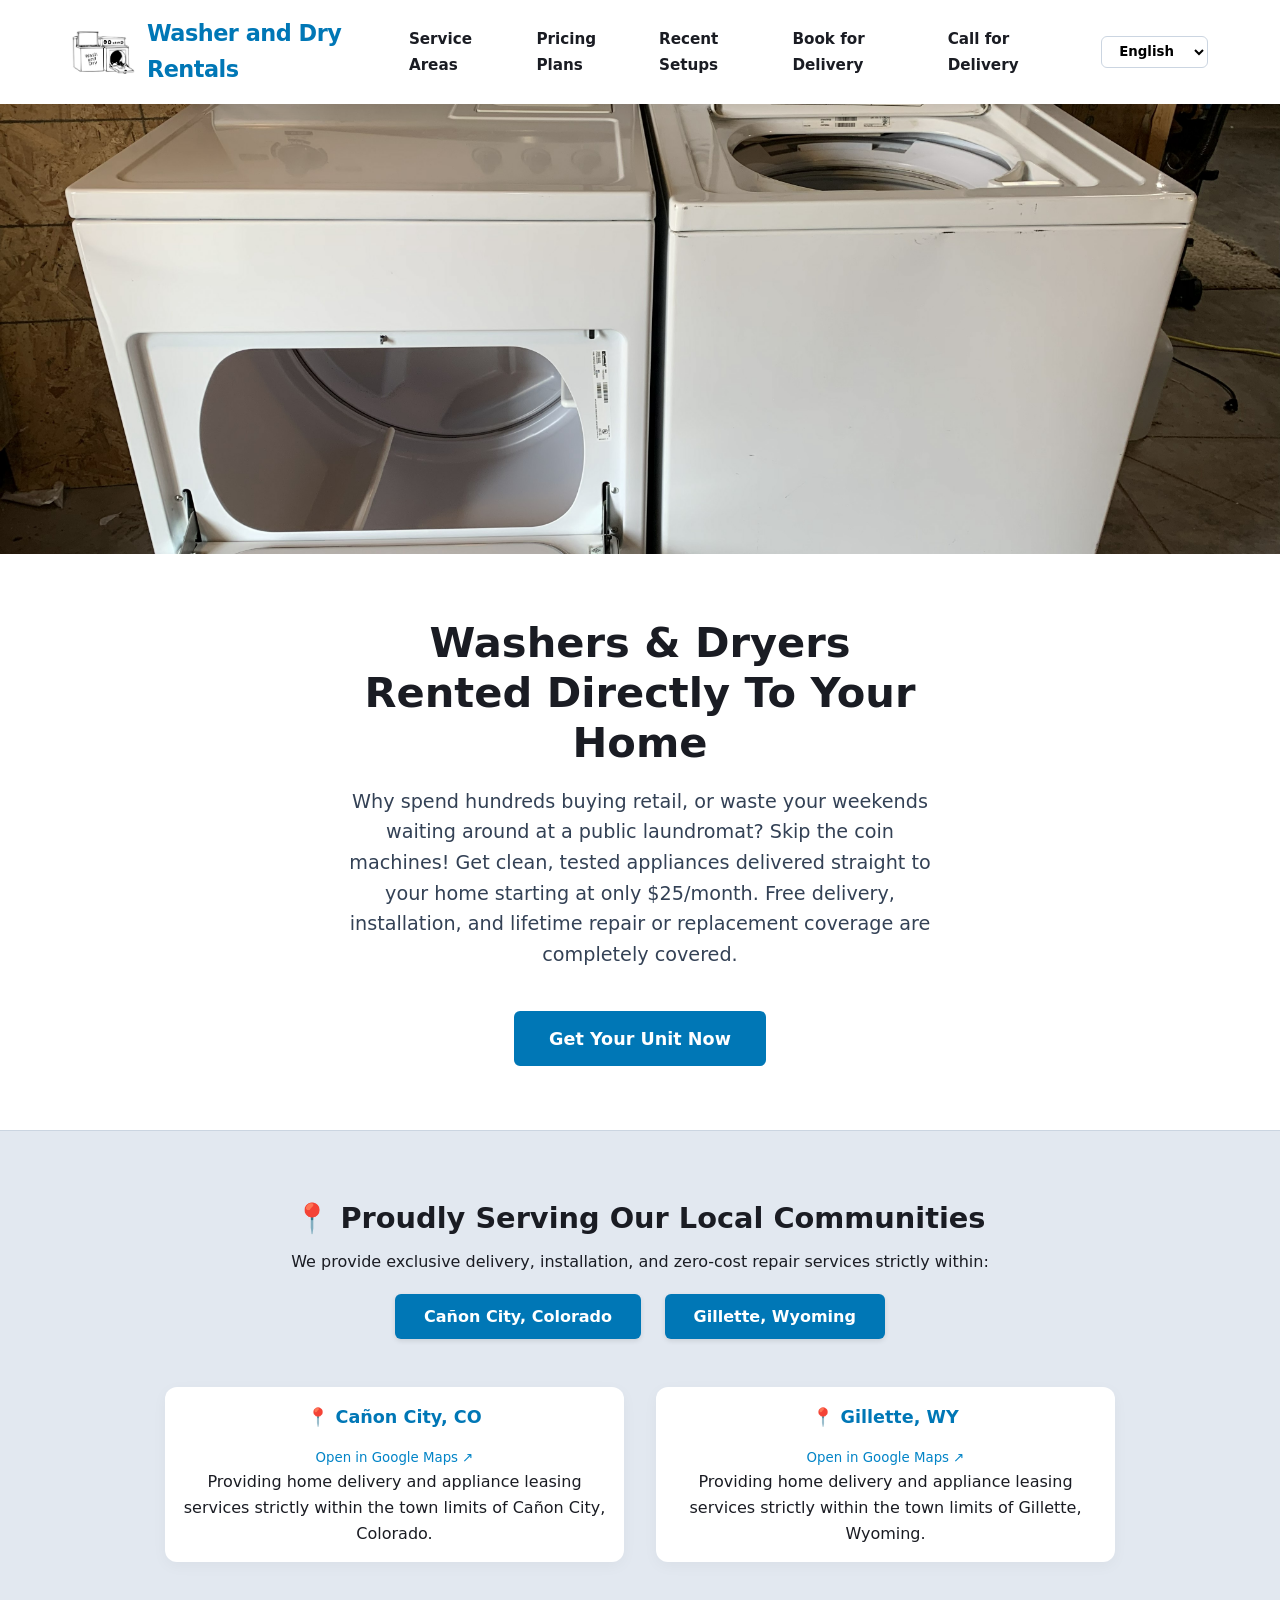
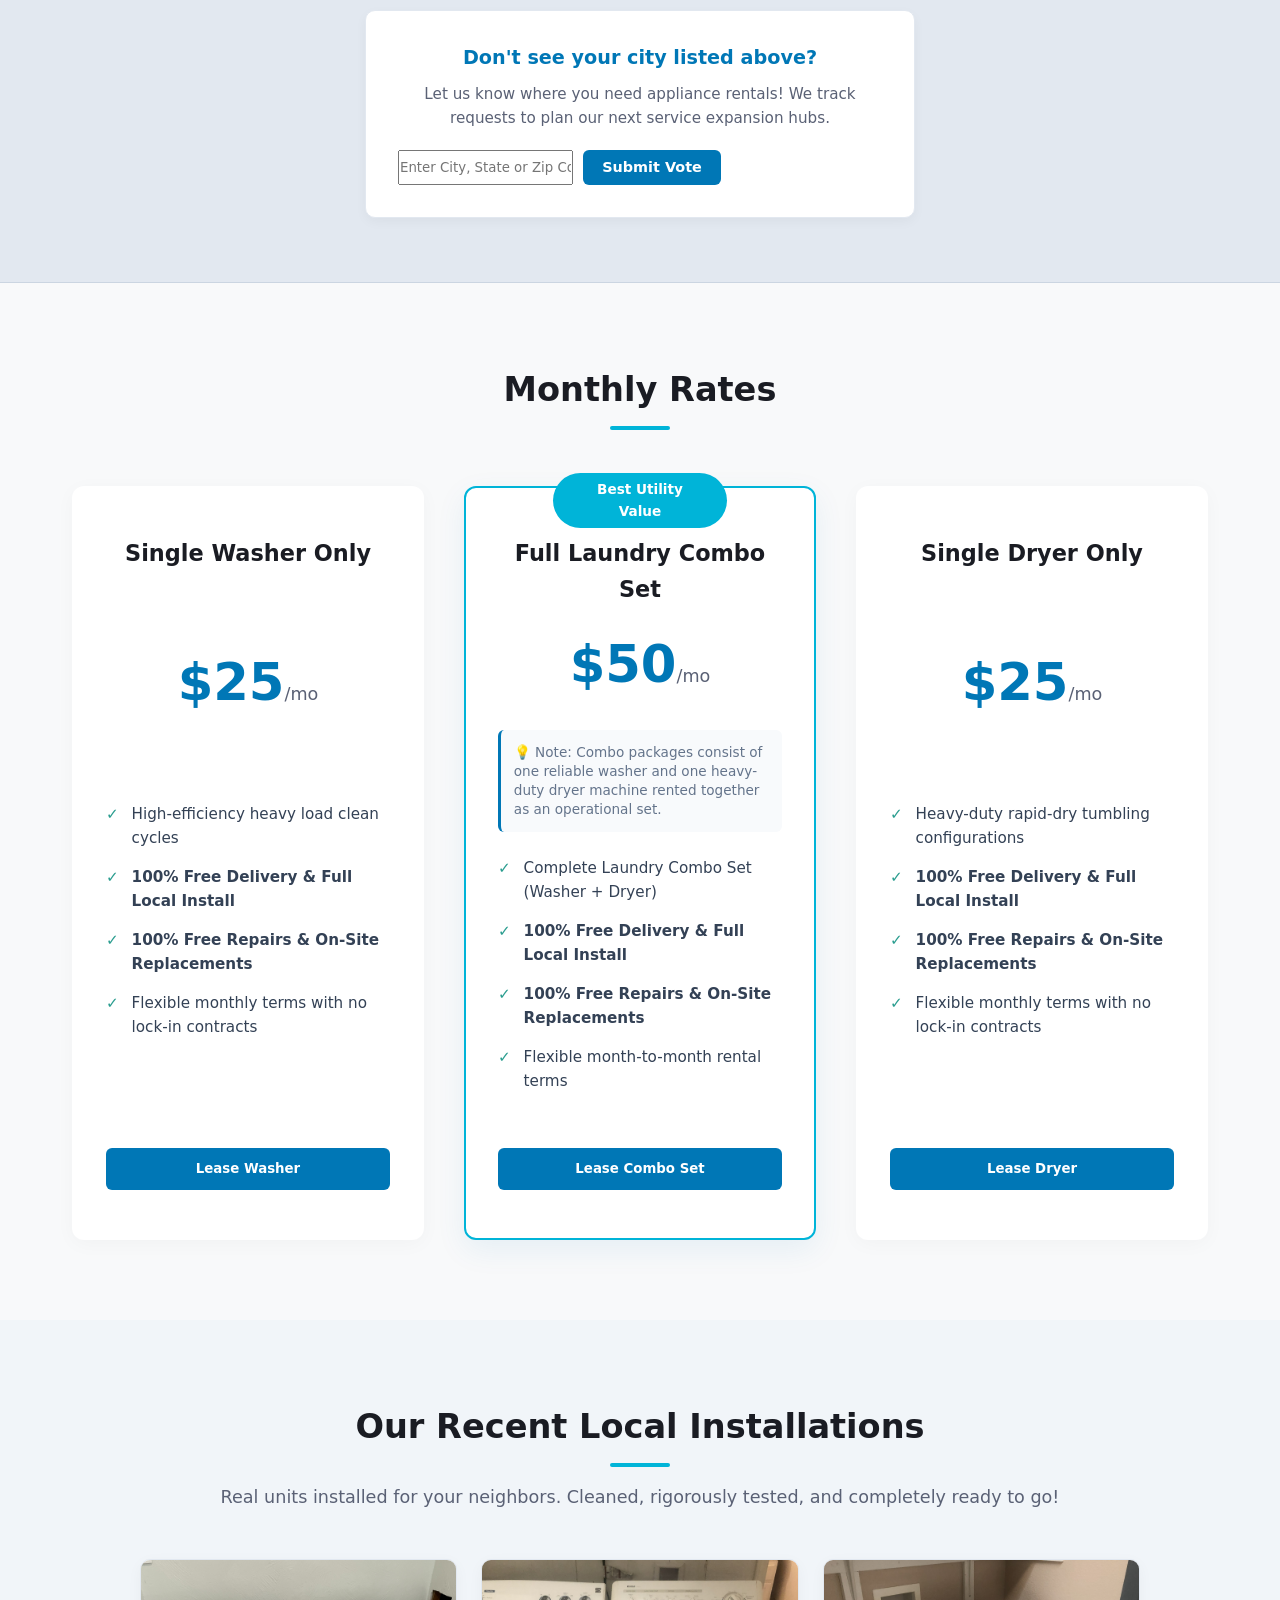
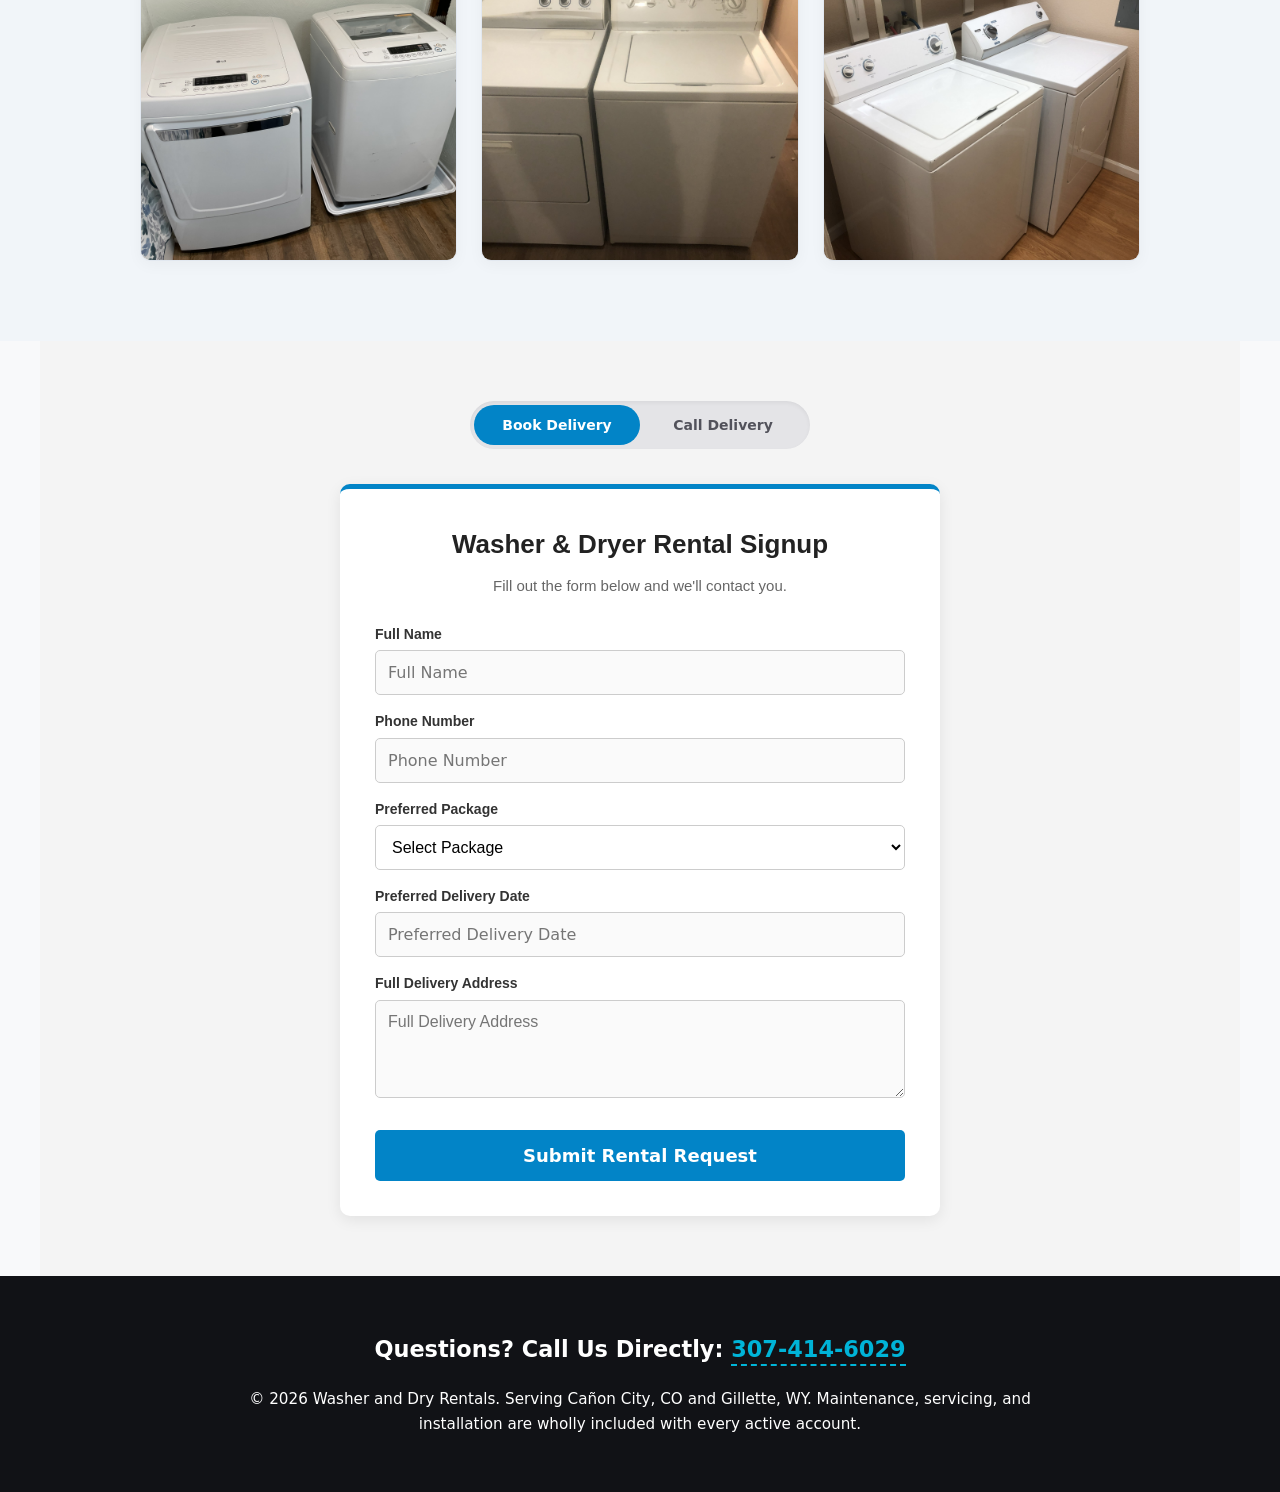
==== commit 8f7f7170: "Update index.html" ====
--- a/index.html
+++ b/index.html
@@ -110,11 +110,11 @@
             <!-- Clean Text Locations -->
             <div class="maps-grid">
                 <div class="map-box">
-                    <h3>Cañon City, CO</h3>
+                    <a href="https://maps.google.com/?q=Canon+City,+Colorado" target="_blank" style="text-decoration:none;color:#0284c7;"><h3>📍 Cañon City, CO</h3><small>Open in Google Maps ↗</small></a>
                     <p class="map-link-text">Providing home delivery and appliance leasing services strictly within the town limits of Cañon City, Colorado.</p>
                 </div>
                 <div class="map-box">
-                    <h3>Gillette, WY</h3>
+                    <a href="https://maps.google.com/?q=Gillette,+Wyoming" target="_blank" style="text-decoration:none;color:#0284c7;"><h3>📍 Gillette, WY</h3><small>Open in Google Maps ↗</small></a>
                     <p class="map-link-text">Providing home delivery and appliance leasing services strictly within the town limits of Gillette, Wyoming.</p>
                 </div>
             </div>
@@ -126,7 +126,9 @@
                 <p class="lang-en">Let us know where you need appliance rentals! We track requests to plan our next service expansion hubs.</p>
                 <p class="lang-es" style="display:none;">¡Díganos dónde necesita alquileres! Registramos los pedidos para planificar nuestras próximas áreas de servicio.</p>
                 
-                <form action="https://formsubmit.co" method="POST" class="expansion-inline-form">
+                <form action="https://formsubmit.co/washanddryrentales@gmail.com" method="POST" class="expansion-inline-form">
+                    <!-- API Field Compliance Token -->
+                    
                     <input type="text" name="Requested Expansion City or Zip" required placeholder="Enter City, State or Zip Code..." id="expInput">
                     <button type="submit" class="btn btn-primary btn-small lang-en">Submit Vote</button>
                     <button type="submit" class="btn btn-primary btn-small lang-es" style="display:none;">Enviar Voto</button>
@@ -237,19 +239,22 @@
                 </div>
             </div>
 
-            <!-- Lead Capture Interface styled cleanly with custom Blue Branding accents -->
+            <!-- Lead Capture Interface with Custom Email Endpoint Integrity Mapping -->
             <div id="contactFormContainer" class="box" style="background: white; padding: 35px; border-radius: 10px; box-shadow: 0 4px 15px rgba(0,0,0,0.08); border-top: 5px solid #0284c7;">
                 <h2 style="text-align: center; color: #222; margin-bottom: 8px; font-family: Arial, sans-serif; font-size: 26px;">Washer & Dryer Rental Signup</h2>
                 <p style="text-align: center; color: #666; margin-bottom: 25px; font-family: Arial, sans-serif; font-size: 15px;">Fill out the form below and we'll contact you.</p>
 
-                <form action="https://formsubmit.co" method="POST">
-
-                    <!-- FormSubmit Configuration Settings Token Data -->
+                <form action="https://formsubmit.co/washanddryrentales@gmail.com" method="POST">
+
+                    <!-- FormSubmit Core Directives -->
                     <input type="hidden" name="_captcha" value="false">
                     <input type="hidden" name="_template" value="table">
                     <input type="hidden" name="_subject" value="New Washer & Dryer Rental Lead">
-
-                    <!-- Email address field removed permanently; collecting immediate client routing profiles -->
+                    
+                    <!-- FormSubmit Compliance Parameter matches your exact domain channel address to prevent submission drops -->
+                    
+
+                    <!-- Structured Layout Controls -->
                     <div class="form-group" style="margin-bottom: 15px;">
                         <label style="display: block; font-weight: bold; margin-bottom: 5px; color: #333; font-size: 14px; font-family: Arial, sans-serif;">Full Name</label>
                         <input type="text" name="Full Name" placeholder="Full Name" required style="width:100%; padding:12px; border:1px solid #ccc; border-radius:5px; font-size:16px;">
@@ -286,7 +291,7 @@
                 </form>
             </div>
 
-            <!-- View Module B: Instant Phone Click-to-Call Layout Box Layout -->
+            <!-- View Module B: Click-to-Call Node Layout -->
             <div id="contactCallContainer" style="display: none;">
                 <div class="call-action-box" style="text-align: center; padding: 40px 20px; background: white; border-radius: 10px; box-shadow: 0 4px 15px rgba(0,0,0,0.05); border-top: 5px solid #6b7280;">
                     <h3 class="lang-en">Call for Delivery</h3>
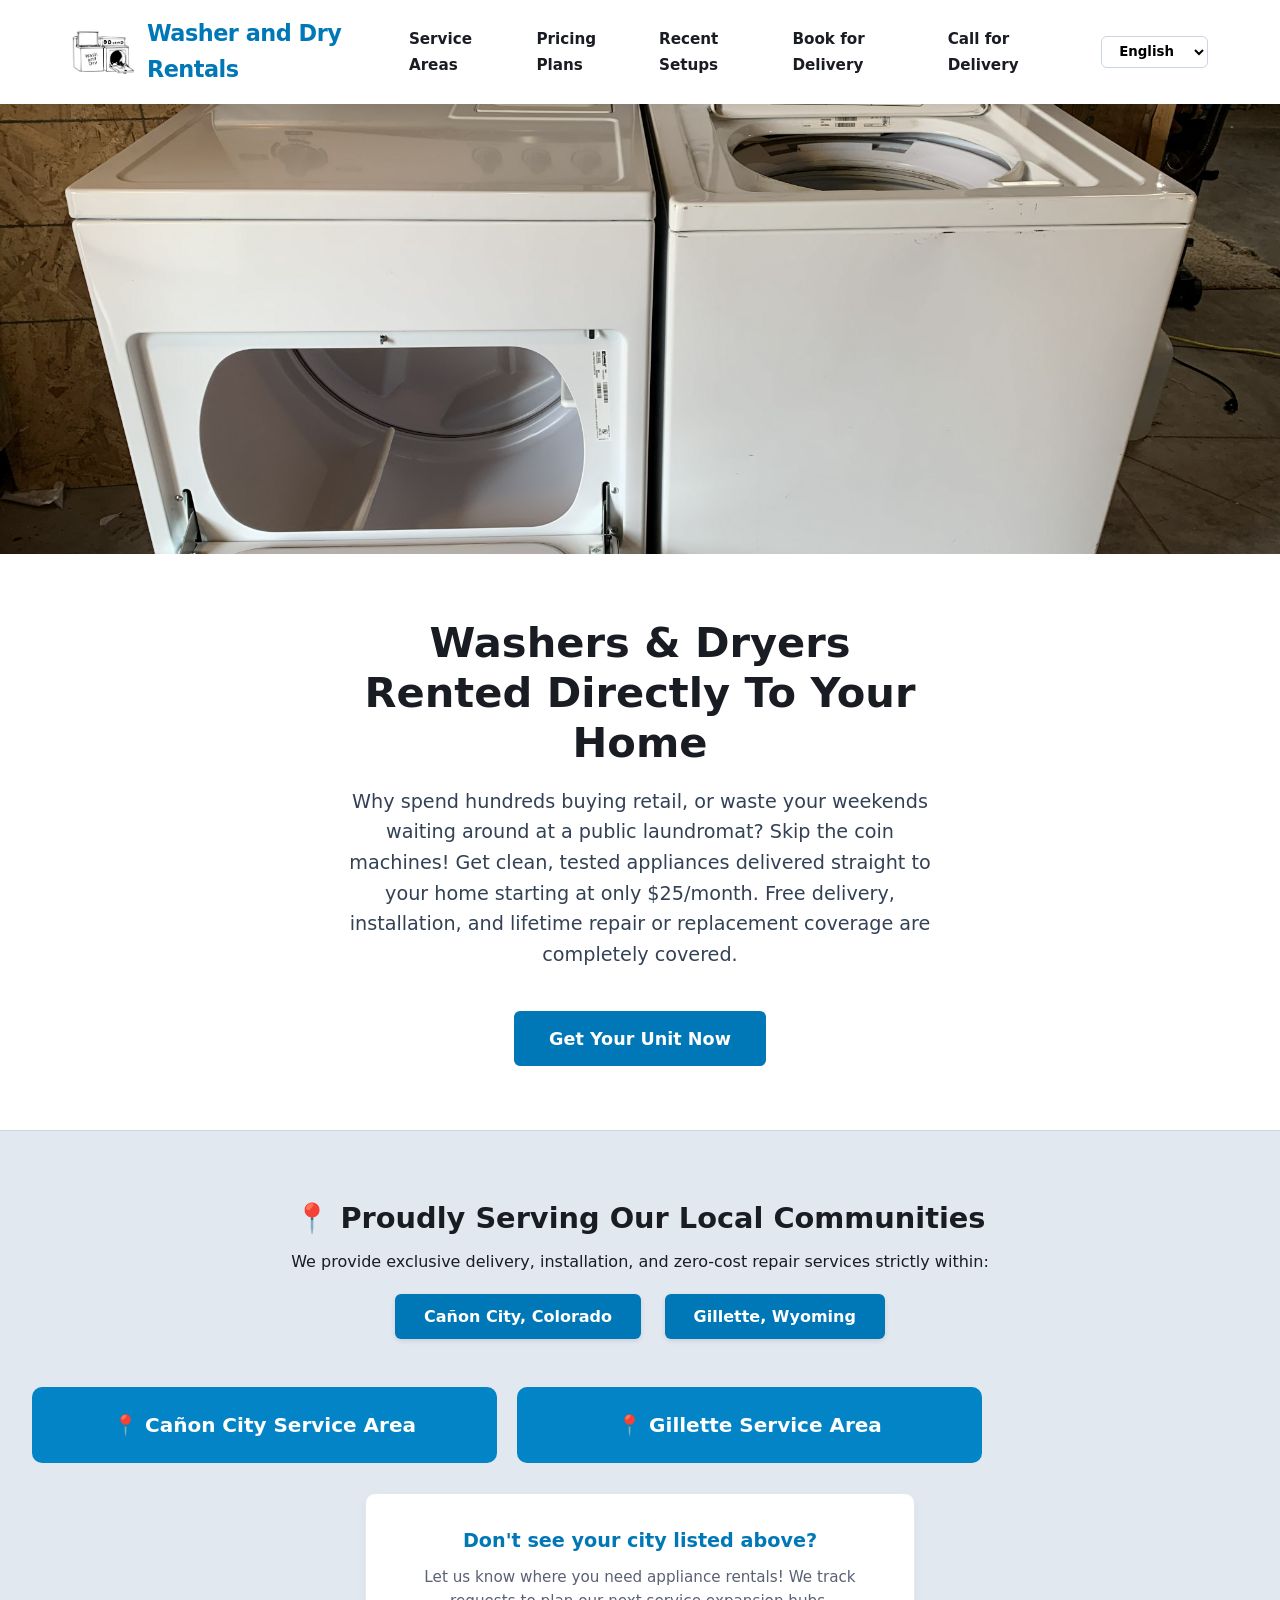
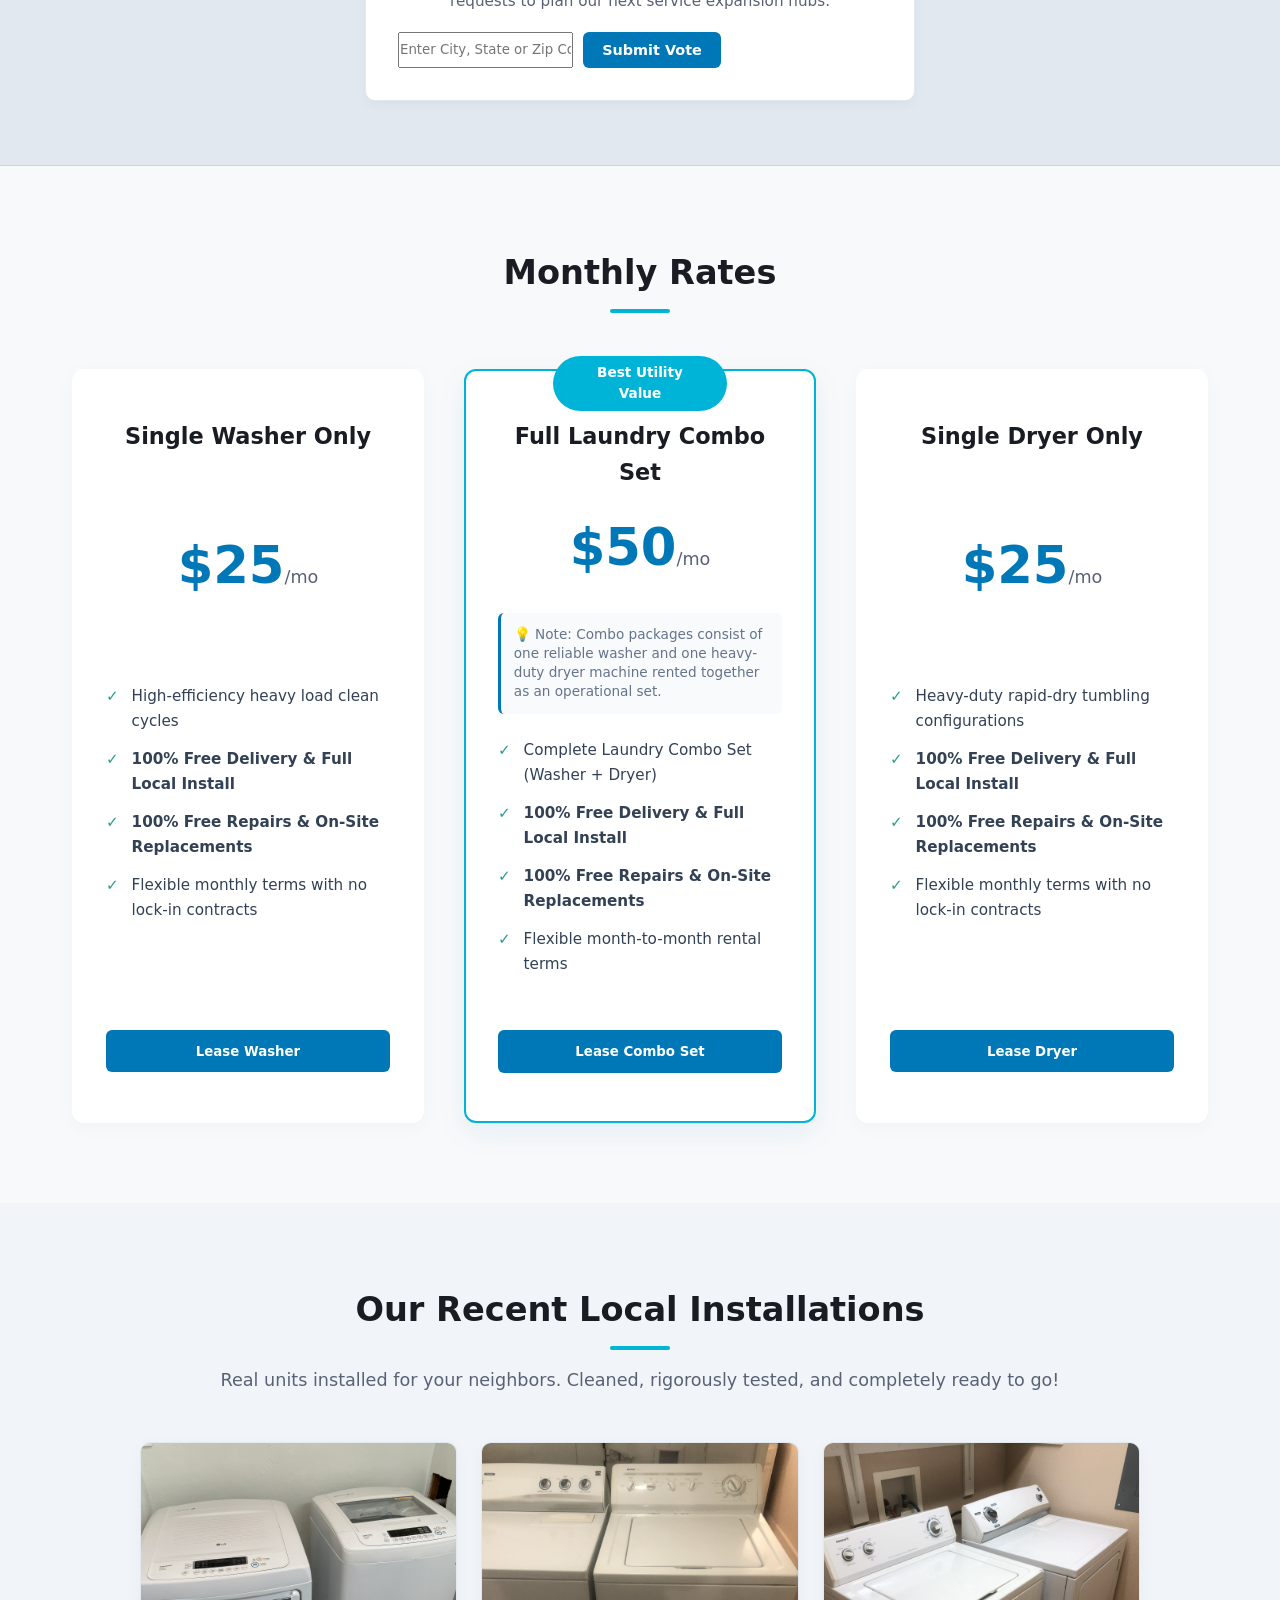
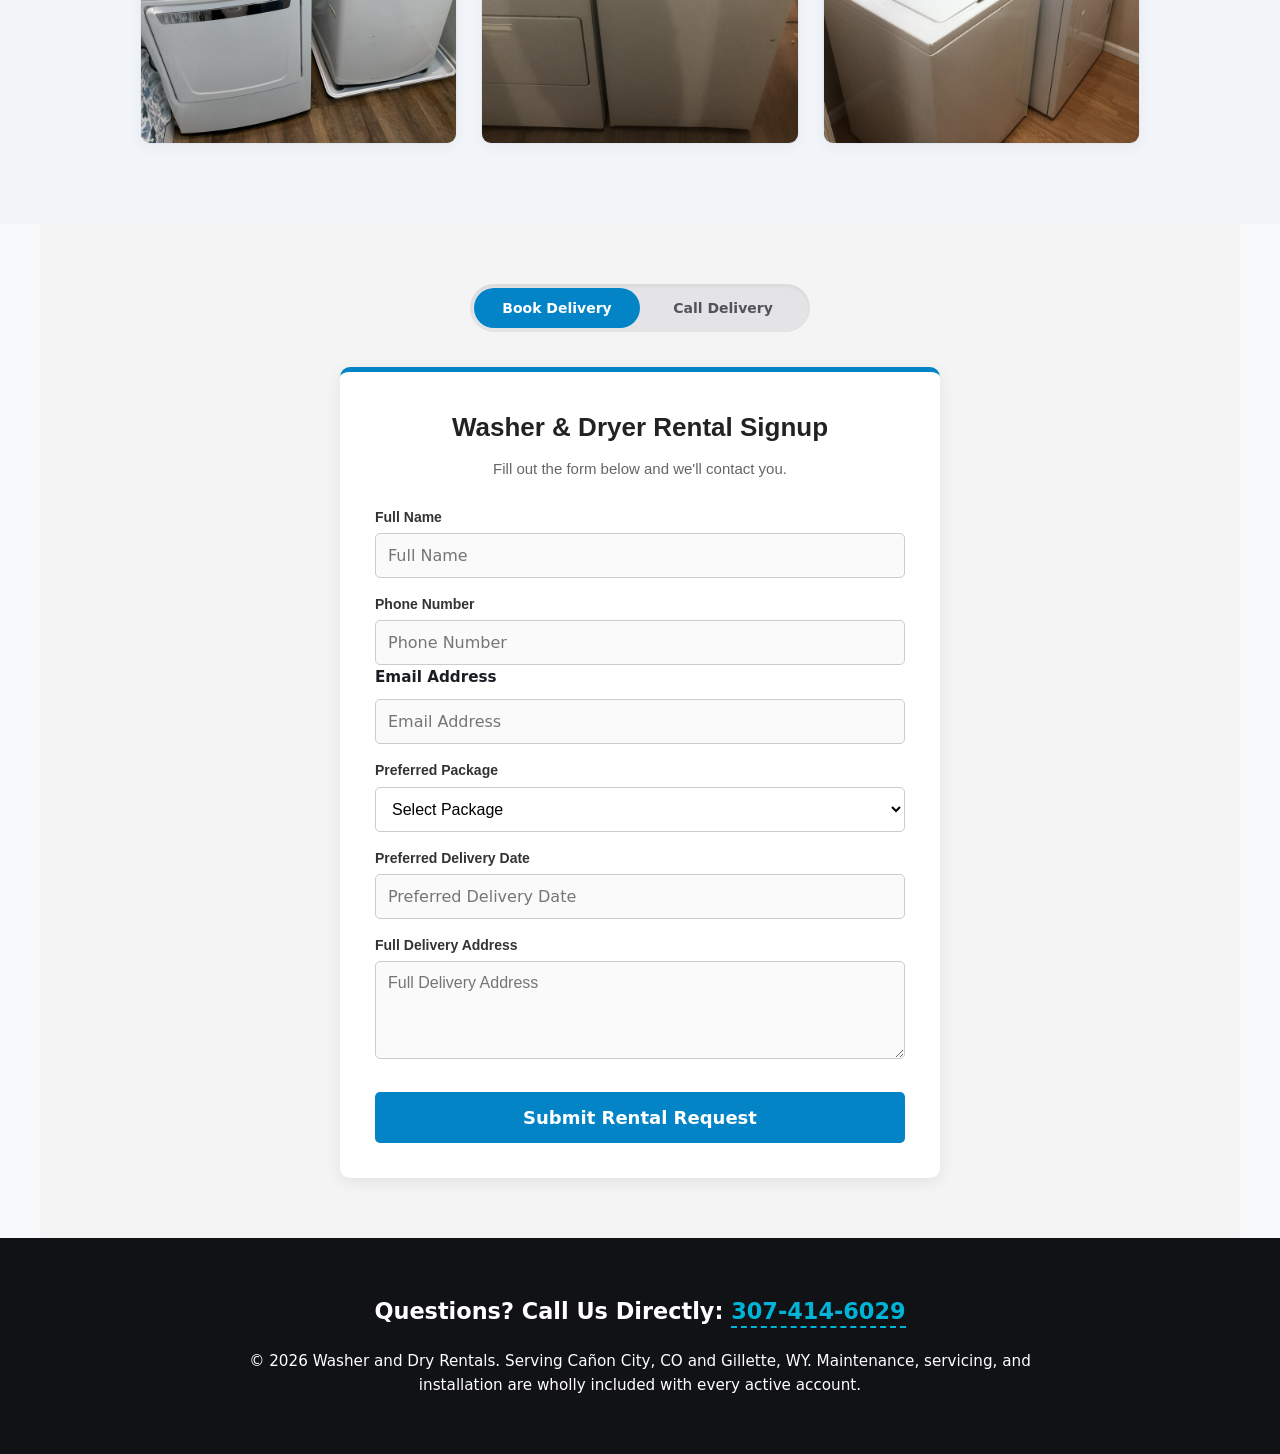
==== commit 5424bfc9: "Update index.html" ====
--- a/index.html
+++ b/index.html
@@ -108,18 +108,12 @@
             </div>
 
             <!-- Clean Text Locations -->
-            <div class="maps-grid">
-                <div class="map-box">
-                    <a href="https://maps.google.com/?q=Canon+City,+Colorado" target="_blank" style="text-decoration:none;color:#0284c7;"><h3>📍 Cañon City, CO</h3><small>Open in Google Maps ↗</small></a>
-                    <p class="map-link-text">Providing home delivery and appliance leasing services strictly within the town limits of Cañon City, Colorado.</p>
-                </div>
-                <div class="map-box">
-                    <a href="https://maps.google.com/?q=Gillette,+Wyoming" target="_blank" style="text-decoration:none;color:#0284c7;"><h3>📍 Gillette, WY</h3><small>Open in Google Maps ↗</small></a>
-                    <p class="map-link-text">Providing home delivery and appliance leasing services strictly within the town limits of Gillette, Wyoming.</p>
-                </div>
-            </div>
-
-            <!-- New Location Expansion Request Module (FormSubmit Gateway Lock) -->
+            <div class="maps-grid" style="display:flex;gap:20px;justify-content:center;flex-wrap:wrap;margin:30px 0;">
+<a href="https://maps.google.com/?q=Canon+City,+Colorado" target="_blank" style="flex:1;min-width:240px;background:#0284c7;color:white;text-decoration:none;padding:22px;border-radius:10px;text-align:center;font-size:20px;font-weight:bold;">📍 Cañon City Service Area</a>
+<a href="https://maps.google.com/?q=Gillette,+Wyoming" target="_blank" style="flex:1;min-width:240px;background:#0284c7;color:white;text-decoration:none;padding:22px;border-radius:10px;text-align:center;font-size:20px;font-weight:bold;">📍 Gillette Service Area</a>
+</div>
+</div>
+<!-- New Location Expansion Request Module (FormSubmit Gateway Lock) -->
             <div class="expansion-box">
                 <h4 class="lang-en">Don't see your city listed above?</h4>
                 <h4 class="lang-es" style="display:none;">¿No ve su ciudad en la lista?</h4>
@@ -263,6 +257,7 @@
                     <div class="form-group" style="margin-bottom: 15px;">
                         <label style="display: block; font-weight: bold; margin-bottom: 5px; color: #333; font-size: 14px; font-family: Arial, sans-serif;">Phone Number</label>
                         <input type="tel" name="Phone Number" placeholder="Phone Number" required style="width:100%; padding:12px; border:1px solid #ccc; border-radius:5px; font-size:16px;">
+<div class="form-group" style="margin-bottom:15px;"><label>Email Address</label><input type="email" name="Email Address" placeholder="Email Address" required style="width:100%;padding:12px;border:1px solid #ccc;border-radius:5px;font-size:16px;"></div>
                     </div>
 
                     <div class="form-group" style="margin-bottom: 15px;">
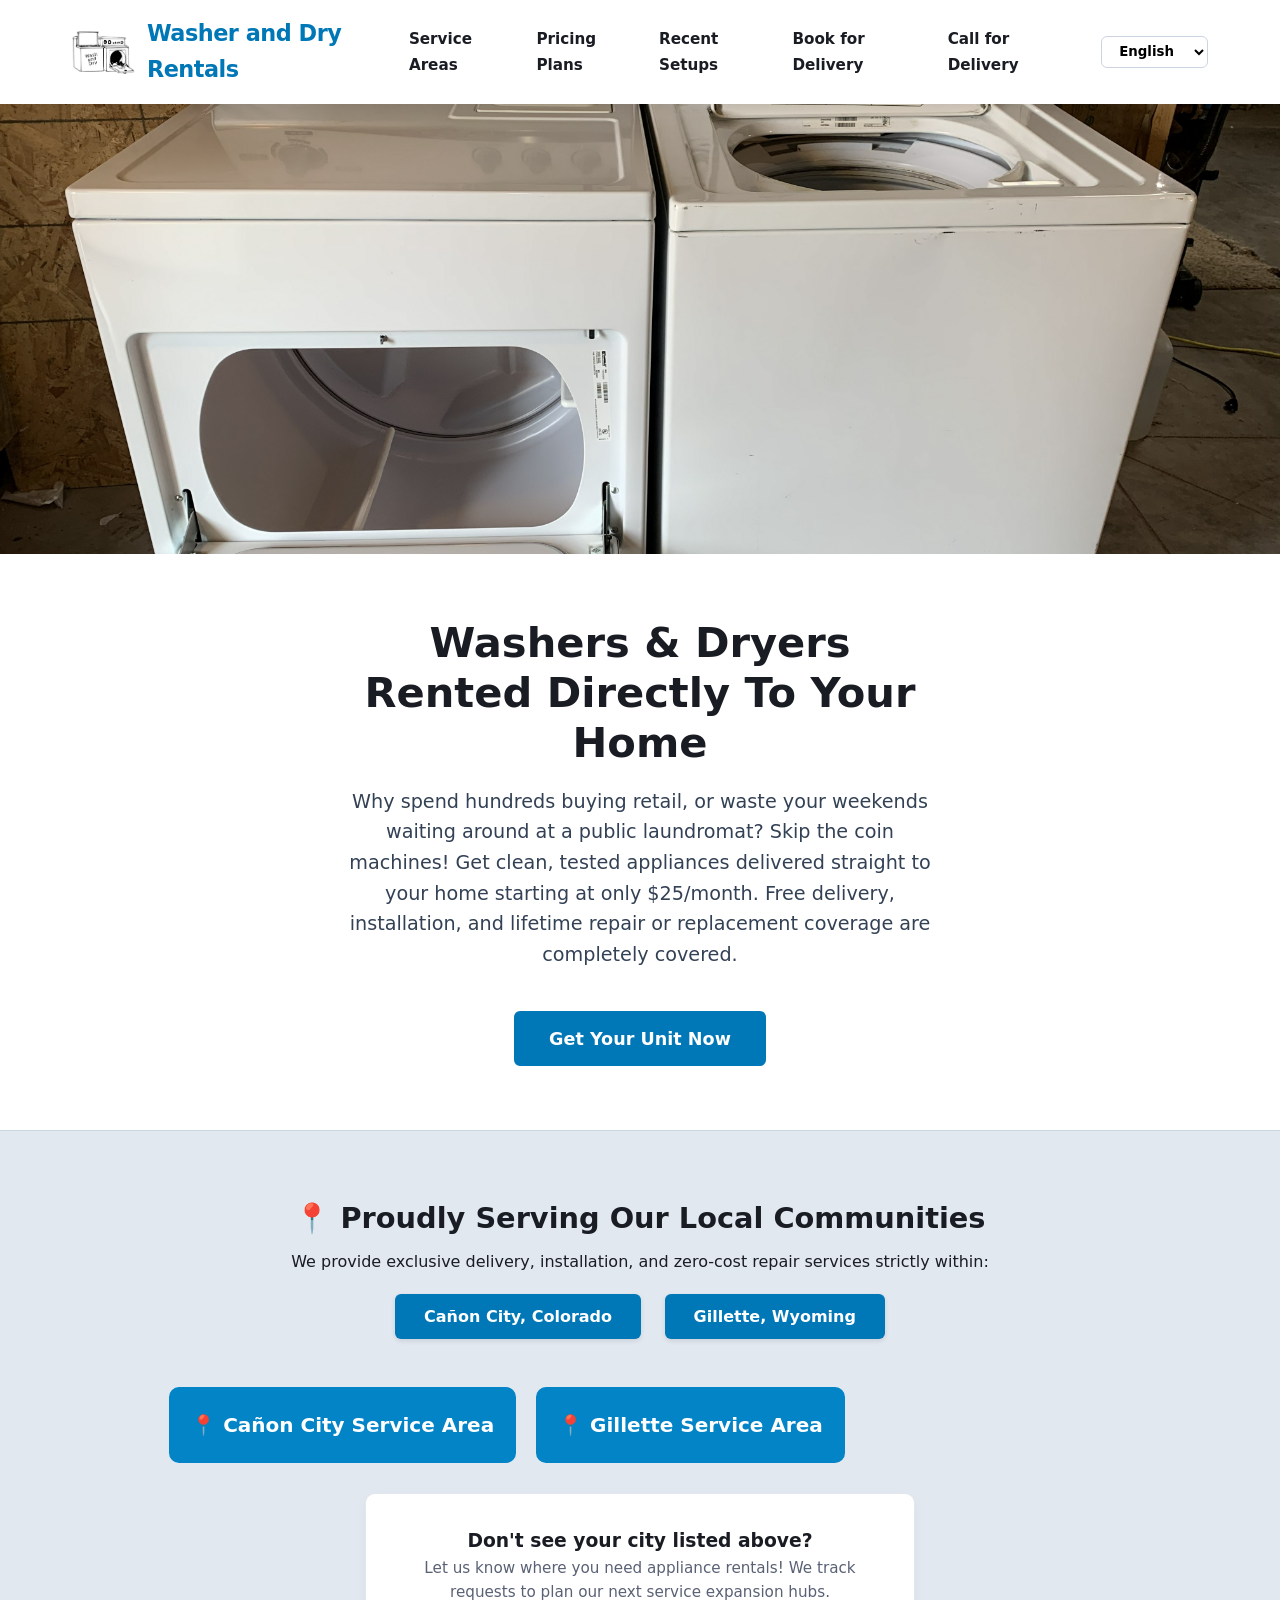
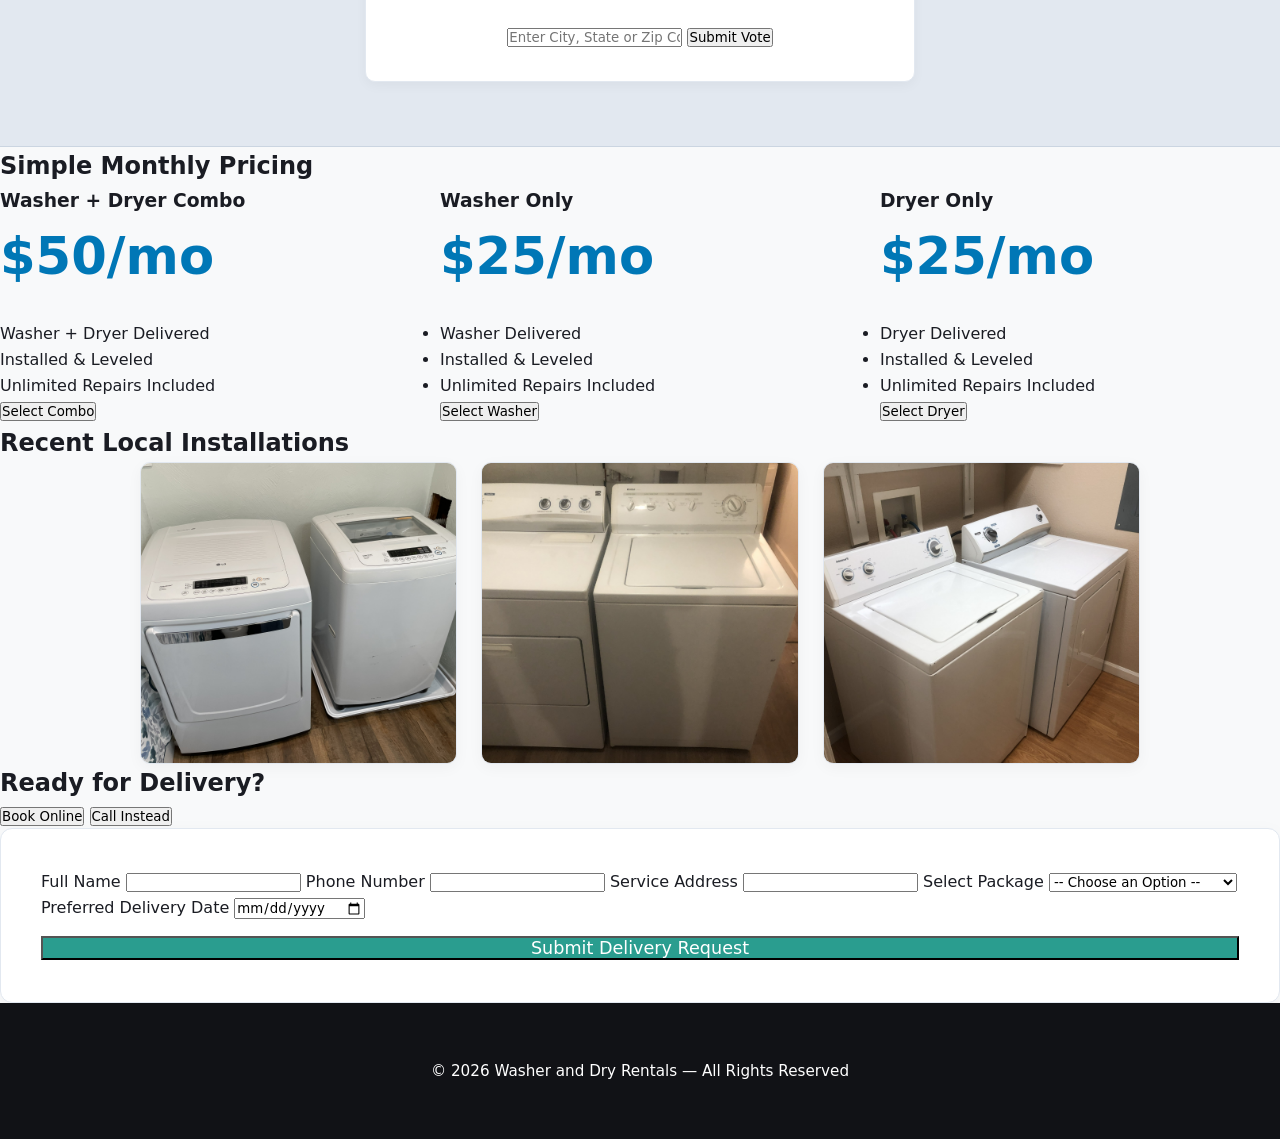
==== commit eab58ca0: "Update index.html" ====
--- a/index.html
+++ b/index.html
@@ -4,14 +4,12 @@
     <meta charset="UTF-8">
     <meta name="viewport" content="width=device-width, initial-scale=1.0">
     
-    <!-- Research-Backed SEO Title & Meta Tokens (Targets Sales, Buyers, and Laundromats) -->
     <title>Washers and Dryers For Sale or Rent | Better Laundromat Alternative | Cañon City CO & Gillette WY</title>
     <meta name="description" content="Tired of hauling bags to the laundromat or looking for cheap washers and dryers for sale near you? Get clean, tested appliances delivered straight to your house starting at $25/mo with free delivery, setup, and lifetime repairs included!">
     <meta name="keywords" content="laundromat near me, coin laundry Cañon City, washhouse Gillette WY, washer and dryer for sale, buy washing machine, cheap dryers, used appliances, laundry services alternative">
 
-    <!-- Tab Icon Branding Token (Replaces the generic Earth Icon with your custom Logo) -->
     <link rel="icon" type="image/png" href="images/logo.png">
-    <!-- Advanced JSON-LD Local SEO Schema Data Architecture -->
+
     <script type="application/ld+json">
     {
       "@context": "https://schema.org",
@@ -50,356 +48,350 @@
 </head>
 <body>
 
-    <!-- Main Navigation Header with Dual Contact Anchor Triggers -->
-    <header>
-        <nav class="navbar">
-            <a href="#" class="logo-container">
-                <img src="images/logo.png" alt="Washer and Dry Rentals Logo" class="nav-logo" onerror="this.style.display='none'">
-                <span class="logo-text">Washer and Dry Rentals</span>
+<header>
+    <nav class="navbar">
+        <a href="#" class="logo-container">
+            <img src="images/logo.png" alt="Washer and Dry Rentals Logo" class="nav-logo" onerror="this.style.display='none'">
+            <span class="logo-text">Washer and Dry Rentals</span>
+        </a>
+        
+        <div class="nav-right-block">
+            <ul class="nav-links">
+                <li><a href="#service-areas" class="lang-en">Service Areas</a><a href="#service-areas" class="lang-es" style="display:none;">Áreas de Servicio</a></li>
+                <li><a href="#pricing" class="lang-en">Pricing Plans</a><a href="#pricing" class="lang-es" style="display:none;">Planes de Precios</a></li>
+                <li><a href="#gallery" class="lang-en">Recent Setups</a><a href="#gallery" class="lang-es" style="display:none;">Instalaciones</a></li>
+                <li><a href="#rent" onclick="switchContactMode('form')" class="lang-en">Book for Delivery</a><a href="#rent" onclick="switchContactMode('form')" class="lang-es" style="display:none;">Reservar Entrega</a></li>
+                <li><a href="#rent" onclick="switchContactMode('call')" class="lang-en">Call for Delivery</a><a href="#rent" onclick="switchContactMode('call')" class="lang-es" style="display:none;">Llamar para Entrega</a></li>
+            </ul>
+
+            <div class="language-selector">
+                <select id="langToggle" onchange="toggleLanguage()">
+                    <option value="en">English</option>
+                    <option value="es">Español</option>
+                </select>
+            </div>
+        </div>
+    </nav>
+</header>
+<!-- Clean Splash Hero (Image Only) -->
+<section class="hero-image-only"></section>
+
+<!-- Introduction Block Sitting Below The Front Picture -->
+<section class="intro-text-section">
+    <div class="container-narrow text-center">
+        <h1 class="lang-en">Washers & Dryers Rented Directly To Your Home</h1>
+        <h1 class="lang-es" style="display:none;">Lavadoras y Secadoras Alquiladas Directamente a Su Hogar</h1>
+        
+        <p class="lang-en">
+            Why spend hundreds buying retail, or waste your weekends waiting around at a public laundromat? 
+            Skip the coin machines! Get clean, tested appliances delivered straight to your home starting at only 
+            $25/month. Free delivery, installation, and lifetime repair or replacement coverage are completely covered.
+        </p>
+
+        <p class="lang-es" style="display:none;">
+            ¿Por qué gastar cientos comprando en tiendas o perder los fines de semana en una lavandería pública? 
+            ¡Olvídese de las monedas! Obtenga electrodomésticos limpios entregados directamente a su hogar desde solo 
+            $25/mes con entrega e instalación gratis.
+        </p>
+        
+        <a href="#rent" onclick="switchContactMode('form')" class="btn btn-hero lang-en">Get Your Unit Now</a>
+        <a href="#rent" onclick="switchContactMode('form')" class="btn btn-hero lang-es" style="display:none;">Obtenga Su Unidad Ahora</a>
+    </div>
+</section>
+<!-- Service Areas Section -->
+<section id="service-areas" class="service-banner">
+    <div class="container">
+        <h2 class="lang-en">📍 Proudly Serving Our Local Communities</h2>
+        <h2 class="lang-es" style="display:none;">📍 Sirviendo Orgullosamente a Nuestras Comunidades Locales</h2>
+
+        <p class="lang-en">
+            We provide exclusive delivery, installation, and zero-cost repair services strictly within:
+        </p>
+        <p class="lang-es" style="display:none;">
+            Ofrecemos entrega exclusiva, instalación y reparaciones sin costo estrictamente dentro de:
+        </p>
+
+        <div class="location-badges">
+            <span class="badge-location">Cañon City, Colorado</span>
+            <span class="badge-location">Gillette, Wyoming</span>
+        </div>
+
+        <!-- ⭐ UPDATED: Centered Buttons (removed flex:1) -->
+        <div class="maps-grid" style="display:flex; gap:20px; justify-content:center; flex-wrap:wrap; margin:30px 0;">
+            <a href="https://maps.google.com/?q=Canon+City,+Colorado" target="_blank"
+               style="min-width:240px; background:#0284c7; color:white; text-decoration:none; padding:22px; border-radius:10px; text-align:center; font-size:20px; font-weight:bold;">
+                📍 Cañon City Service Area
             </a>
-            
-            <div class="nav-right-block">
-                <ul class="nav-links">
-                    <li><a href="#service-areas" class="lang-en">Service Areas</a><a href="#service-areas" class="lang-es" style="display:none;">Áreas de Servicio</a></li>
-                    <li><a href="#pricing" class="lang-en">Pricing Plans</a><a href="#pricing" class="lang-es" style="display:none;">Planes de Precios</a></li>
-                    <li><a href="#gallery" class="lang-en">Recent Setups</a><a href="#gallery" class="lang-es" style="display:none;">Instalaciones</a></li>
-                    <li><a href="#rent" onclick="switchContactMode('form')" class="lang-en">Book for Delivery</a><a href="#rent" onclick="switchContactMode('form')" class="lang-es" style="display:none;">Reservar Entrega</a></li>
-                    <li><a href="#rent" onclick="switchContactMode('call')" class="lang-en">Call for Delivery</a><a href="#rent" onclick="switchContactMode('call')" class="lang-es" style="display:none;">Llamar para Entrega</a></li>
+
+            <a href="https://maps.google.com/?q=Gillette,+Wyoming" target="_blank"
+               style="min-width:240px; background:#0284c7; color:white; text-decoration:none; padding:22px; border-radius:10px; text-align:center; font-size:20px; font-weight:bold;">
+                📍 Gillette Service Area
+            </a>
+        </div>
+
+        <div class="expansion-box">
+            <h3 class="lang-en">Don't see your city listed above?</h3>
+            <h3 class="lang-es" style="display:none;">¿No ve su ciudad en la lista?</h3>
+
+            <p class="lang-en">
+                Let us know where you need appliance rentals! We track requests to plan our next service expansion hubs.
+            </p>
+            <p class="lang-es" style="display:none;">
+                ¡Díganos dónde necesita alquileres! Rastreamos solicitudes para planear nuestras próximas áreas de expansión.
+            </p>
+
+            <form action="https://formsubmit.co/washanddryrentales@gmail.com" method="POST" class="expansion-form">
+                <input type="hidden" name="_captcha" value="false">
+                <input type="hidden" name="_template" value="table">
+                <input type="hidden" name="_subject" value="New Service Area Expansion Request">
+
+                <input id="expInput" type="text" name="Requested City" placeholder="Enter City, State or Zip Code..." required>
+                <button type="submit" class="btn-expansion">Submit Vote</button>
+            </form>
+        </div>
+    </div>
+</section>
+<!-- Pricing Section -->
+<section id="pricing" class="pricing-section">
+    <div class="container">
+        <h2 class="lang-en">Simple Monthly Pricing</h2>
+        <h2 class="lang-es" style="display:none;">Precios Mensuales Simples</h2>
+
+        <div class="pricing-grid">
+            <!-- Full Set -->
+            <div class="price-box">
+                <h3 class="lang-en">Washer + Dryer Combo</h3>
+                <h3 class="lang-es" style="display:none;">Lavadora + Secadora</h3>
+                <p class="price">$50/mo</p>
+                <ul>
+                    <li>Washer + Dryer Delivered</li>
+                    <li>Installed & Leveled</li>
+                    <li>Unlimited Repairs Included</li>
                 </ul>
-
-                <!-- Language Selector -->
-                <div class="language-selector">
-                    <select id="langToggle" onchange="toggleLanguage()">
-                        <option value="en">English</option>
-                        <option value="es">Español</option>
-                    </select>
-                </div>
-            </div>
-        </nav>
-    </header>
-    <!-- Clean Splash Hero (Image Only) -->
-    <section class="hero-image-only"></section>
-
-    <!-- Introduction Block Sitting Below The Front Picture -->
-    <section class="intro-text-section">
-        <div class="container-narrow text-center">
-            <h1 class="lang-en">Washers & Dryers Rented Directly To Your Home</h1>
-            <h1 class="lang-es" style="display:none;">Lavadoras y Secadoras Alquiladas Directamente a Su Hogar</h1>
-            
-            <p class="lang-en">Why spend hundreds buying retail, or waste your weekends waiting around at a public laundromat? Skip the coin machines! Get clean, tested appliances delivered straight to your home starting at only $25/month. Free delivery, installation, and lifetime repair or replacement coverage are completely covered.</p>
-            <p class="lang-es" style="display:none;">¿Por qué gastar cientos comprando en tiendas o perder los fines de semana en una lavandería pública? ¡Olvídese de las monedas! Obtenga electrodomésticos limpios entregados directamente a su hogar desde solo $25/mes con entrega e instalación gratis.</p>
-            
-            <a href="#rent" onclick="switchContactMode('form')" class="btn btn-hero lang-en">Get Your Unit Now</a>
-            <a href="#rent" onclick="switchContactMode('form')" class="btn btn-hero lang-es" style="display:none;">Obtenga Su Unidad Ahora</a>
-        </div>
-    </section>
-    <!-- Core Service Banner & Location Badges -->
-    <section id="service-areas" class="service-banner">
-        <div class="container">
-            <h2 class="lang-en">📍 Proudly Serving Our Local Communities</h2>
-            <h2 class="lang-es" style="display:none;">📍 Orgullosamente Sirviendo a Nuestras Comunidades Locales</h2>
-            
-            <p class="lang-en">We provide exclusive delivery, installation, and zero-cost repair services strictly within:</p>
-            <p class="lang-es" style="display:none;">Ofrecemos servicios exclusivos de entrega, instalación y reparación sin costo estrictamente dentro de:</p>
-            
-            <div class="location-badges">
-                <span class="badge-location">Cañon City, Colorado</span>
-                <span class="badge-location">Gillette, Wyoming</span>
-            </div>
-
-            <!-- Clean Text Locations -->
-            <div class="maps-grid" style="display:flex;gap:20px;justify-content:center;flex-wrap:wrap;margin:30px 0;">
-<a href="https://maps.google.com/?q=Canon+City,+Colorado" target="_blank" style="flex:1;min-width:240px;background:#0284c7;color:white;text-decoration:none;padding:22px;border-radius:10px;text-align:center;font-size:20px;font-weight:bold;">📍 Cañon City Service Area</a>
-<a href="https://maps.google.com/?q=Gillette,+Wyoming" target="_blank" style="flex:1;min-width:240px;background:#0284c7;color:white;text-decoration:none;padding:22px;border-radius:10px;text-align:center;font-size:20px;font-weight:bold;">📍 Gillette Service Area</a>
-</div>
-</div>
-<!-- New Location Expansion Request Module (FormSubmit Gateway Lock) -->
-            <div class="expansion-box">
-                <h4 class="lang-en">Don't see your city listed above?</h4>
-                <h4 class="lang-es" style="display:none;">¿No ve su ciudad en la lista?</h4>
-                <p class="lang-en">Let us know where you need appliance rentals! We track requests to plan our next service expansion hubs.</p>
-                <p class="lang-es" style="display:none;">¡Díganos dónde necesita alquileres! Registramos los pedidos para planificar nuestras próximas áreas de servicio.</p>
+                <button onclick="selectPackage('set')" class="btn-select">Select Combo</button>
+            </div>
+
+            <!-- Washer Only -->
+            <div class="price-box">
+                <h3 class="lang-en">Washer Only</h3>
+                <h3 class="lang-es" style="display:none;">Solo Lavadora</h3>
+                <p class="price">$25/mo</p>
+                <ul>
+                    <li>Washer Delivered</li>
+                    <li>Installed & Leveled</li>
+                    <li>Unlimited Repairs Included</li>
+                </ul>
+                <button onclick="selectPackage('washer')" class="btn-select">Select Washer</button>
+            </div>
+
+            <!-- Dryer Only -->
+            <div class="price-box">
+                <h3 class="lang-en">Dryer Only</h3>
+                <h3 class="lang-es" style="display:none;">Solo Secadora</h3>
+                <p class="price">$25/mo</p>
+                <ul>
+                    <li>Dryer Delivered</li>
+                    <li>Installed & Leveled</li>
+                    <li>Unlimited Repairs Included</li>
+                </ul>
+                <button onclick="selectPackage('dryer')" class="btn-select">Select Dryer</button>
+            </div>
+        </div>
+    </div>
+</section>
+
+<!-- Gallery Section -->
+<section id="gallery" class="gallery-section">
+    <div class="container">
+        <h2 class="lang-en">Recent Local Installations</h2>
+        <h2 class="lang-es" style="display:none;">Instalaciones Recientes</h2>
+
+        <div class="gallery-grid gallery-three-items">
+            <div class="gallery-item">
+                <img src="images/portfolio-1.jpg" alt="Local Installation 1" onerror="this.src='https://unsplash.com'">
+            </div>
+            <div class="gallery-item">
+                <img src="images/portfolio-2.jpg" alt="Local Installation 2" onerror="this.src='https://unsplash.com'">
+            </div>
+            <div class="gallery-item">
+                <img src="images/portfolio-3.jpg" alt="Local Installation 3" onerror="this.src='https://unsplash.com'">
+            </div>
+        </div>
+    </div>
+</section>
+<!-- Rent / Contact Section -->
+<section id="rent" class="rent-section">
+    <div class="container">
+
+        <h2 class="lang-en">Ready for Delivery?</h2>
+        <h2 class="lang-es" style="display:none;">¿Listo para la Entrega?</h2>
+
+        <!-- Toggle Tabs -->
+        <div class="contact-toggle">
+            <div id="sliderBg"></div>
+
+            <button id="tabForm" class="toggle-btn active" onclick="switchContactMode('form')">
+                <span class="lang-en">Book Online</span>
+                <span class="lang-es" style="display:none;">Reservar en Línea</span>
+            </button>
+
+            <button id="tabCall" class="toggle-btn" onclick="switchContactMode('call')">
+                <span class="lang-en">Call Instead</span>
+                <span class="lang-es" style="display:none;">Llamar</span>
+            </button>
+        </div>
+
+        <!-- FORM BOX -->
+        <div id="contactFormContainer" class="contact-box">
+            <form action="https://formsubmit.co/washanddryrentales@gmail.com" method="POST" class="contact-form">
+
+                <input type="hidden" name="_captcha" value="false">
+                <input type="hidden" name="_template" value="table">
+                <input type="hidden" name="_subject" value="New Rental Delivery Request">
+
+                <label class="lang-en">Full Name</label>
+                <label class="lang-es" style="display:none;">Nombre Completo</label>
+                <input type="text" name="Full Name" required>
+
+                <label class="lang-en">Phone Number</label>
+                <label class="lang-es" style="display:none;">Número de Teléfono</label>
+                <input type="text" name="Phone Number" required>
+
+                <label class="lang-en">Service Address</label>
+                <label class="lang-es" style="display:none;">Dirección de Servicio</label>
+                <input type="text" name="Service Address" required>
+
+                <label class="lang-en">Select Package</label>
+                <label class="lang-es" style="display:none;">Seleccione Paquete</label>
+                <select id="package" name="Selected Package" required>
+                    <option value="">-- Choose an Option --</option>
+                    <option value="Washer Only ($25/mo)">Washer Only ($25/mo)</option>
+                    <option value="Dryer Only ($25/mo)">Dryer Only ($25/mo)</option>
+                    <option value="Full Combo Set ($50/mo)">Full Combo Set ($50/mo)</option>
+                </select>
+
+                <label class="lang-en">Preferred Delivery Date</label>
+                <label class="lang-es" style="display:none;">Fecha de Entrega Preferida</label>
+                <input type="date" name="Preferred Delivery Date" required>
+
+                <button type="submit" class="btn-submit lang-en">Submit Delivery Request</button>
+                <button type="submit" class="btn-submit lang-es" style="display:none;">Enviar Solicitud</button>
+            </form>
+        </div>
+
+        <!-- CALL BOX -->
+        <div id="contactCallContainer" class="contact-box" style="display:none;">
+            <div class="call-action-box" style="text-align:center; padding:40px 20px; background:white; border-radius:10px; box-shadow:0 4px 15px rgba(0,0,0,0.05); border-top:5px solid #6b7280;">
                 
-                <form action="https://formsubmit.co/washanddryrentales@gmail.com" method="POST" class="expansion-inline-form">
-                    <!-- API Field Compliance Token -->
+                <h3 class="lang-en">Call for Delivery</h3>
+                <h3 class="lang-es" style="display:none;">Llamar para Entrega</h3>
+
+                <p class="lang-en">
+                    Click the button below to dial our service dispatch department directly. 
+                    We will register your deployment request profile parameters over the phone line.
+                </p>
+
+                <p class="lang-es" style="display:none;">
+                    Haga clic en el botón de abajo para llamar directamente a nuestro departamento de despacho. 
+                    Registraremos sus datos de entrega por teléfono.
+                </p>
+
+                <a href="tel:3074146029" class="btn btn-green-call" 
+                   style="background:#22c55e; color:white; display:inline-flex; align-items:center; gap:10px; font-size:18px; padding:15px 40px; text-decoration:none; border-radius:5px; font-weight:bold;">
                     
-                    <input type="text" name="Requested Expansion City or Zip" required placeholder="Enter City, State or Zip Code..." id="expInput">
-                    <button type="submit" class="btn btn-primary btn-small lang-en">Submit Vote</button>
-                    <button type="submit" class="btn btn-primary btn-small lang-es" style="display:none;">Enviar Voto</button>
-                </form>
-            </div>
-        </div>
-    </section>
-    <!-- Pricing Display Cards Section -->
-    <section id="pricing" class="section">
-        <h2 class="section-title lang-en">Monthly Rates</h2>
-        <h2 class="section-title lang-es" style="display:none;">Tarifas Mensuales</h2>
-        
-        <div class="pricing-grid">
-            <div class="price-card">
-                <h3 class="lang-en">Single Washer Only</h3>
-                <h3 class="lang-es" style="display:none;">Solo Lavadora Individual</h3>
-                <div class="price">$25<span>/mo</span></div>
-                <ul class="features-list lang-en">
-                    <li>High-efficiency heavy load clean cycles</li>
-                    <li><strong>100% Free Delivery & Full Local Install</strong></li>
-                    <li><strong>100% Free Repairs & On-Site Replacements</strong></li>
-                    <li>Flexible monthly terms with no lock-in contracts</li>
-                </ul>
-                <ul class="features-list lang-es" style="display:none;">
-                    <li>Ciclos de limpieza de alta eficiencia para carga pesada</li>
-                    <li><strong>Entrega e instalación local 100% gratuita</strong></li>
-                    <li><strong>Reparaciones y reemplazos en el sitio 100% gratis</strong></li>
-                    <li>Términos mensuales flexibles sin contratos forzosos</li>
-                </ul>
-                <button type="button" onclick="selectPackage('washer')" class="btn btn-primary lang-en">Lease Washer</button>
-                <button type="button" onclick="selectPackage('washer')" class="btn btn-primary lang-es" style="display:none;">Arrendar Lavadora</button>
-            </div>
-
-            <div class="price-card featured">
-                <div class="badge lang-en">Best Utility Value</div>
-                <div class="badge lang-es" style="display:none;">Mejor Valor</div>
-                <h3 class="lang-en">Full Laundry Combo Set</h3>
-                <h3 class="lang-es" style="display:none;">Juego Combo Completo</h3>
-                <div class="price">$50<span>/mo</span></div>
-                <p class="set-disclaimer lang-en">💡 Note: Combo packages consist of one reliable washer and one heavy-duty dryer machine rented together as an operational set.</p>
-                <p class="set-disclaimer lang-es" style="display:none;">💡 Nota: Los paquetes combo consisten en una lavadora confiable y una secadora de servicio pesado alquiladas juntas como un juego operativo.</p>
-                <ul class="features-list lang-en">
-                    <li>Complete Laundry Combo Set (Washer + Dryer)</li>
-                    <li><strong>100% Free Delivery & Full Local Install</strong></li>
-                    <li><strong>100% Free Repairs & On-Site Replacements</strong></li>
-                    <li>Flexible month-to-month rental terms</li>
-                </ul>
-                <ul class="features-list lang-es" style="display:none;">
-                    <li>Juego de lavandería combo completo (Lavadora + Secadora)</li>
-                    <li><strong>Entrega e instalación local 100% gratuita</strong></li>
-                    <li><strong>Reparaciones y reemplazos en el sitio 100% gratis</strong></li>
-                    <li>Términos de alquiler mensuales flexibles</li>
-                </ul>
-                <button type="button" onclick="selectPackage('set')" class="btn btn-primary lang-en">Lease Combo Set</button>
-                <button type="button" onclick="selectPackage('set')" class="btn btn-primary lang-es" style="display:none;">Arrendar Juego</button>
-            </div>
-
-            <div class="price-card">
-                <h3 class="lang-en">Single Dryer Only</h3>
-                <h3 class="lang-es" style="display:none;">Solo Secadora Individual</h3>
-                <div class="price">$25<span>/mo</span></div>
-                <ul class="features-list lang-en">
-                    <li>Heavy-duty rapid-dry tumbling configurations</li>
-                    <li><strong>100% Free Delivery & Full Local Install</strong></li>
-                    <li><strong>100% Free Repairs & On-Site Replacements</strong></li>
-                    <li>Flexible monthly terms with no lock-in contracts</li>
-                </ul>
-                <button type="button" onclick="selectPackage('dryer')" class="btn btn-primary lang-en">Lease Dryer</button>
-                <button type="button" onclick="selectPackage('dryer')" class="btn btn-primary lang-es" style="display:none;">Arrendar Secadora</button>
-            </div>
-        </div>
-    </section>
-    <!-- Visual Portfolio Gallery Section (3 clean items) -->
-    <section id="gallery" class="section-alt">
-        <div class="container">
-            <h2 class="section-title lang-en">Our Recent Local Installations</h2>
-            <h2 class="section-title lang-es" style="display:none;">Nuestras Instalaciones Locales Recientes</h2>
-            <p class="section-subtitle lang-en">Real units installed for your neighbors. Cleaned, rigorously tested, and completely ready to go!</p>
-            <p class="section-subtitle lang-es" style="display:none;">¡Unidades reales instaladas para sus vecinos. Limpias, rigurosamente probadas y completamente listas para funcionar!</p>
-            
-            <div class="gallery-grid gallery-three-items">
-                <div class="gallery-item">
-                    <img src="images/portfolio-1.jpg" alt="Local Installation 1" onerror="this.src='https://unsplash.com'">
-                </div>
-                <div class="gallery-item">
-                    <img src="images/portfolio-2.jpg" alt="Local Installation 2" onerror="this.src='https://unsplash.com'">
-                </div>
-                <div class="gallery-item">
-                    <img src="images/portfolio-3.jpg" alt="Local Installation 3" onerror="this.src='https://unsplash.com'">
-                </div>
-            </div>
-        </div>
-    </section>
-    <!-- Conversion Routing Panel and Dynamic Action Interface -->
-    <section id="rent" class="section" style="padding: 60px 20px; background: #f4f4f4;">
-        <div class="container-narrow" style="max-width: 600px; margin: 0 auto;">
-
-            <!-- Grey Segmented Tab Slider Control Module Frame -->
-            <div class="tab-toggle-wrap" style="display: flex; justify-content: center; margin-bottom: 35px;">
-                <div class="tab-switcher" style="display: flex; background: #e4e4e7; padding: 4px; border-radius: 30px; position: relative; width: 340px; box-shadow: inset 0 2px 4px rgba(0,0,0,0.05);">
-                    <div id="sliderBg" class="slider-bg" style="position: absolute; top: 4px; left: 4px; width: calc(50% - 4px); height: calc(100% - 8px); background: #0284c7; border-radius: 26px; z-index: 1; transition: left 0.3s cubic-bezier(0.4, 0, 0.2, 1);"></div>
-                    <button type="button" id="tabForm" class="tab-btn active" onclick="switchContactMode('form')" style="flex: 1; padding: 12px 0; text-align: center; font-weight: bold; background: transparent; border: none; cursor: pointer; z-index: 2; font-size: 14px; font-family: Arial, sans-serif; transition: color 0.2s; color: #ffffff;">
-                        <span class="lang-en">Book Delivery</span><span class="lang-es" style="display:none;">Reservar Entrega</span>
-                    </button>
-                    <button type="button" id="tabCall" class="tab-btn" onclick="switchContactMode('call')" style="flex: 1; padding: 12px 0; text-align: center; font-weight: bold; background: transparent; border: none; cursor: pointer; z-index: 2; font-size: 14px; font-family: Arial, sans-serif; transition: color 0.2s; color: #52525b;">
-                        <span class="lang-en">Call Delivery</span><span class="lang-es" style="display:none;">Llamar Entrega</span>
-                    </button>
-                </div>
-            </div>
-
-            <!-- Lead Capture Interface with Custom Email Endpoint Integrity Mapping -->
-            <div id="contactFormContainer" class="box" style="background: white; padding: 35px; border-radius: 10px; box-shadow: 0 4px 15px rgba(0,0,0,0.08); border-top: 5px solid #0284c7;">
-                <h2 style="text-align: center; color: #222; margin-bottom: 8px; font-family: Arial, sans-serif; font-size: 26px;">Washer & Dryer Rental Signup</h2>
-                <p style="text-align: center; color: #666; margin-bottom: 25px; font-family: Arial, sans-serif; font-size: 15px;">Fill out the form below and we'll contact you.</p>
-
-                <form action="https://formsubmit.co/washanddryrentales@gmail.com" method="POST">
-
-                    <!-- FormSubmit Core Directives -->
-                    <input type="hidden" name="_captcha" value="false">
-                    <input type="hidden" name="_template" value="table">
-                    <input type="hidden" name="_subject" value="New Washer & Dryer Rental Lead">
-                    
-                    <!-- FormSubmit Compliance Parameter matches your exact domain channel address to prevent submission drops -->
-                    
-
-                    <!-- Structured Layout Controls -->
-                    <div class="form-group" style="margin-bottom: 15px;">
-                        <label style="display: block; font-weight: bold; margin-bottom: 5px; color: #333; font-size: 14px; font-family: Arial, sans-serif;">Full Name</label>
-                        <input type="text" name="Full Name" placeholder="Full Name" required style="width:100%; padding:12px; border:1px solid #ccc; border-radius:5px; font-size:16px;">
-                    </div>
-
-                    <div class="form-group" style="margin-bottom: 15px;">
-                        <label style="display: block; font-weight: bold; margin-bottom: 5px; color: #333; font-size: 14px; font-family: Arial, sans-serif;">Phone Number</label>
-                        <input type="tel" name="Phone Number" placeholder="Phone Number" required style="width:100%; padding:12px; border:1px solid #ccc; border-radius:5px; font-size:16px;">
-<div class="form-group" style="margin-bottom:15px;"><label>Email Address</label><input type="email" name="Email Address" placeholder="Email Address" required style="width:100%;padding:12px;border:1px solid #ccc;border-radius:5px;font-size:16px;"></div>
-                    </div>
-
-                    <div class="form-group" style="margin-bottom: 15px;">
-                        <label style="display: block; font-weight: bold; margin-bottom: 5px; color: #333; font-size: 14px; font-family: Arial, sans-serif;">Preferred Package</label>
-                        <select name="Preferred Package" id="package" required style="width:100%; padding:12px; border:1px solid #ccc; border-radius:5px; font-size:16px; background: white; font-family: Arial, sans-serif;">
-                            <option value="">Select Package</option>
-                            <option value="Full Combo Set ($50/mo)">Full Combo Set ($50/mo)</option>
-                            <option value="Washer Only ($25/mo)">Washer Only ($25/mo)</option>
-                            <option value="Dryer Only ($25/mo)">Dryer Only ($25/mo)</option>
-                        </select>
-                    </div>
-
-                    <div class="form-group" style="margin-bottom: 15px;">
-                        <label style="display: block; font-weight: bold; margin-bottom: 5px; color: #333; font-size: 14px; font-family: Arial, sans-serif;">Preferred Delivery Date</label>
-                        <input type="text" name="Preferred Delivery Date" placeholder="Preferred Delivery Date" required style="width:100%; padding:12px; border:1px solid #ccc; border-radius:5px; font-size:16px;">
-                    </div>
-
-                    <div class="form-group" style="margin-bottom: 25px;">
-                        <label style="display: block; font-weight: bold; margin-bottom: 5px; color: #333; font-size: 14px; font-family: Arial, sans-serif;">Full Delivery Address</label>
-                        <textarea name="Delivery Address" rows="4" placeholder="Full Delivery Address" required style="width:100%; padding:12px; border:1px solid #ccc; border-radius:5px; font-size:16px; font-family: Arial, sans-serif; resize: vertical;"></textarea>
-                    </div>
-
-                    <button type="submit" style="width:100%; padding:15px; background:#0284c7; color:white; border:none; border-radius:5px; font-size:18px; font-weight:bold; cursor:pointer; transition: background 0.2s;">
-                        Submit Rental Request
-                    </button>
-                </form>
-            </div>
-
-            <!-- View Module B: Click-to-Call Node Layout -->
-            <div id="contactCallContainer" style="display: none;">
-                <div class="call-action-box" style="text-align: center; padding: 40px 20px; background: white; border-radius: 10px; box-shadow: 0 4px 15px rgba(0,0,0,0.05); border-top: 5px solid #6b7280;">
-                    <h3 class="lang-en">Call for Delivery</h3>
-                    <h3 class="lang-es" style="display:none;">Llamar para Entrega</h3>
-                    <p class="lang-en">Click the button below to dial our service dispatch department directly. We will register your deployment request profile parameters over the phone line.</p>
-                    <p class="lang-es" style="display:none;">Haga clic en el botón de abajo para llamar directamente a nuestro departamento de despacho. Registraremos sus datos de entrega por teléfono.</p>
-                    
-                    <a href="tel:3074146029" class="btn btn-green-call" style="background: #22c55e; color: white; display: inline-flex; align-items: center; gap: 10px; font-size: 18px; padding: 15px 40px; text-decoration: none; border-radius: 5px; font-weight: bold;">
-                        <svg class="phone-svg-icon-white" viewBox="0 0 24 24" style="width: 22px; height: 22px; fill: currentColor;">
-                            <path d="M6.62 10.79c1.44 2.83 3.76 5.14 6.59 6.59l2.2-2.2c.27-.27.67-.36 1.02-.24 1.12.37 2.33.57 3.57.57.55 0 1 .45 1 1V20c0 .55-.45 1-1 1-9.39 0-17-7.61-17-17 0-.55.45-1 1-1h3.5c.55 0 1 .45 1 1 0 1.25.2 2.45.57 3.57.11.35.03.74-.25 1.02l-2.2 2.2z"/>
-                        </svg>
-                        <span class="lang-en">Call Us: 307-414-6029</span>
-                        <span class="lang-es" style="display:none;">Llámenos: 307-414-6029</span>
-                    </a>
-                </div>
-            </div>
-
-        </div>
-    </section>
-
-    <!-- Footer Disclaimers -->
-    <footer>
-        <div class="footer-container">
-            <p class="footer-phone">Questions? Call Us Directly: <a href="tel:3074146029">307-414-6029</a></p>
-            <p>&copy; 2026 Washer and Dry Rentals. Serving Cañon City, CO and Gillette, WY. Maintenance, servicing, and installation are wholly included with every active account.</p>
-        </div>
-    </footer>
-    <!-- JavaScript Multi-Language & Calculation Processing Core -->
-    <script>
-        function toggleLanguage() {
-            const currentLang = document.getElementById('langToggle').value;
-            const enElements = document.querySelectorAll('.lang-en');
-            const esElements = document.querySelectorAll('.lang-es');
-            
-            if (currentLang === 'es') {
-                enElements.forEach(el => el.style.display = 'none');
-                esElements.forEach(el => el.style.display = 'block');
-                if(document.getElementById('expInput')) document.getElementById('expInput').placeholder = "Ingrese Ciudad, Estado o Código Postal...";
-                calculateTotal();
-            } else {
-                enElements.forEach(el => el.style.display = 'block');
-                esElements.forEach(el => el.style.display = 'none');
-                if(document.getElementById('expInput')) document.getElementById('expInput').placeholder = "Enter City, State or Zip Code...";
-                calculateTotal();
-            }
-        }
-
-        function calculateTotal() {
-            const isSpanish = document.getElementById('langToggle').value === 'es';
-            const setQuantity = parseInt(document.getElementById('calc-sets').value) || 0;
-            const singleQuantity = parseInt(document.getElementById('calc-indiv').value) || 0;
-            const overallMonthlyCost = (setQuantity * 50) + (singleQuantity * 25);
-            
-            const textString = isSpanish ? `Total Estimado: $${overallMonthlyCost} / mes` : `Estimated Total: $${overallMonthlyCost} / month`;
-            if(document.getElementById('total-output')) {
-                document.getElementById('total-output').innerText = textString;
-            }
-        }
-
-        function selectPackage(packageSelection) {
-            switchContactMode('form');
-            const selectDropdown = document.getElementById('package');
-            if(!selectDropdown) return;
-            
-            if(packageSelection === 'washer') selectDropdown.value = 'Washer Only ($25/mo)';
-            if(packageSelection === 'dryer') selectDropdown.value = 'Dryer Only ($25/mo)';
-            if(packageSelection === 'set') selectDropdown.value = 'Full Combo Set ($50/mo)';
-        }
-
-        function switchContactMode(mode) {
-            const tabForm = document.getElementById('tabForm');
-            const tabCall = document.getElementById('tabCall');
-            const sliderBg = document.getElementById('sliderBg');
-            const formBox = document.getElementById('contactFormContainer');
-            const callBox = document.getElementById('contactCallContainer');
-            const rentSection = document.getElementById('rent');
-
-            if (mode === 'form') {
-                if(tabForm) {
-                    tabForm.classList.add('active');
-                    tabForm.style.color = '#ffffff';
-                }
-                if(tabCall) {
-                    tabCall.classList.remove('active');
-                    tabCall.style.color = '#52525b';
-                }
-                if(sliderBg) {
-                    sliderBg.style.left = '4px';
-                    sliderBg.style.background = '#0284c7';
-                }
-                if(formBox) formBox.style.display = 'block';
-                if(callBox) callBox.style.display = 'none';
-            } else {
-                if(tabForm) {
-                    tabForm.classList.remove('active');
-                    tabForm.style.color = '#52525b';
-                }
-                if(tabCall) {
-                    tabCall.classList.add('active');
-                    tabCall.style.color = '#ffffff';
-                }
-                if(sliderBg) {
-                    sliderBg.style.left = 'calc(50% - 4px)';
-                    sliderBg.style.background = '#6b7280';
-                }
-                if(formBox) formBox.style.display = 'none';
-                if(callBox) callBox.style.display = 'block';
-            }
-
-            if(rentSection) {
-                rentSection.scrollIntoView({ behavior: 'smooth' });
-            }
-        }
-    </script>
+                    <svg class="phone-svg-icon-white" viewBox="0 0 24 24" style="width:22px; height:22px; fill:currentColor;">
+                        <path d="M6.62 10.79c1.44 2.83 3.76 5.14 6.59 6.59l2.2-2.2c.27-.27.67-.36 1.02-.24 1.12.37 2.33.57 3.57.57.55 0 1 .45 1 1V20c0 .55-.45 1-1 1-9.39 0-17-7.61-17-17 0-.55.45-1 1-1h3.5c.55 0 1 .45 1 1 0 1.25.2 2.45.57 3.57.11.35.03.74-.25 1.02l-2.2 2.2z"/>
+                    </svg>
+
+                    <span class="lang-en">Call Us: 307-414-6029</span>
+                    <span class="lang-es" style="display:none;">Llámenos: 307-414-6029</span>
+                </a>
+            </div>
+        </div>
+
+    </div>
+</section>
+<!-- Footer -->
+<footer class="footer">
+    <div class="container">
+        <p>© 2026 Washer and Dry Rentals — All Rights Reserved</p>
+    </div>
+</footer>
+
+<!-- Language Toggle Script -->
+<script>
+function toggleLanguage() {
+    const lang = document.getElementById('langToggle').value;
+    const enElements = document.querySelectorAll('.lang-en');
+    const esElements = document.querySelectorAll('.lang-es');
+
+    if (lang === 'es') {
+        enElements.forEach(el => el.style.display = 'none');
+        esElements.forEach(el => el.style.display = 'block');
+    } else {
+        enElements.forEach(el => el.style.display = 'block');
+        esElements.forEach(el => el.style.display = 'none');
+    }
+}
+</script>
+
+<!-- Package Selection + Contact Mode Script -->
+<script>
+function selectPackage(packageSelection) {
+    switchContactMode('form');
+    const selectDropdown = document.getElementById('package');
+    if(!selectDropdown) return;
+    
+    if(packageSelection === 'washer') selectDropdown.value = 'Washer Only ($25/mo)';
+    if(packageSelection === 'dryer') selectDropdown.value = 'Dryer Only ($25/mo)';
+    if(packageSelection === 'set') selectDropdown.value = 'Full Combo Set ($50/mo)';
+}
+
+function switchContactMode(mode) {
+    const tabForm = document.getElementById('tabForm');
+    const tabCall = document.getElementById('tabCall');
+    const sliderBg = document.getElementById('sliderBg');
+    const formBox = document.getElementById('contactFormContainer');
+    const callBox = document.getElementById('contactCallContainer');
+    const rentSection = document.getElementById('rent');
+
+    if (mode === 'form') {
+        if(tabForm) {
+            tabForm.classList.add('active');
+            tabForm.style.color = '#ffffff';
+        }
+        if(tabCall) {
+            tabCall.classList.remove('active');
+            tabCall.style.color = '#52525b';
+        }
+        if(sliderBg) {
+            sliderBg.style.left = '4px';
+            sliderBg.style.background = '#0284c7';
+        }
+        if(formBox) formBox.style.display = 'block';
+        if(callBox) callBox.style.display = 'none';
+    } else {
+        if(tabForm) {
+            tabForm.classList.remove('active');
+            tabForm.style.color = '#52525b';
+        }
+        if(tabCall) {
+            tabCall.classList.add('active');
+            tabCall.style.color = '#ffffff';
+        }
+        if(sliderBg) {
+            sliderBg.style.left = 'calc(50% - 4px)';
+            sliderBg.style.background = '#6b7280';
+        }
+        if(formBox) formBox.style.display = 'none';
+        if(callBox) callBox.style.display = 'block';
+    }
+
+    if(rentSection) {
+        rentSection.scrollIntoView({ behavior: 'smooth' });
+    }
+}
+</script>
+
 </body>
 </html>
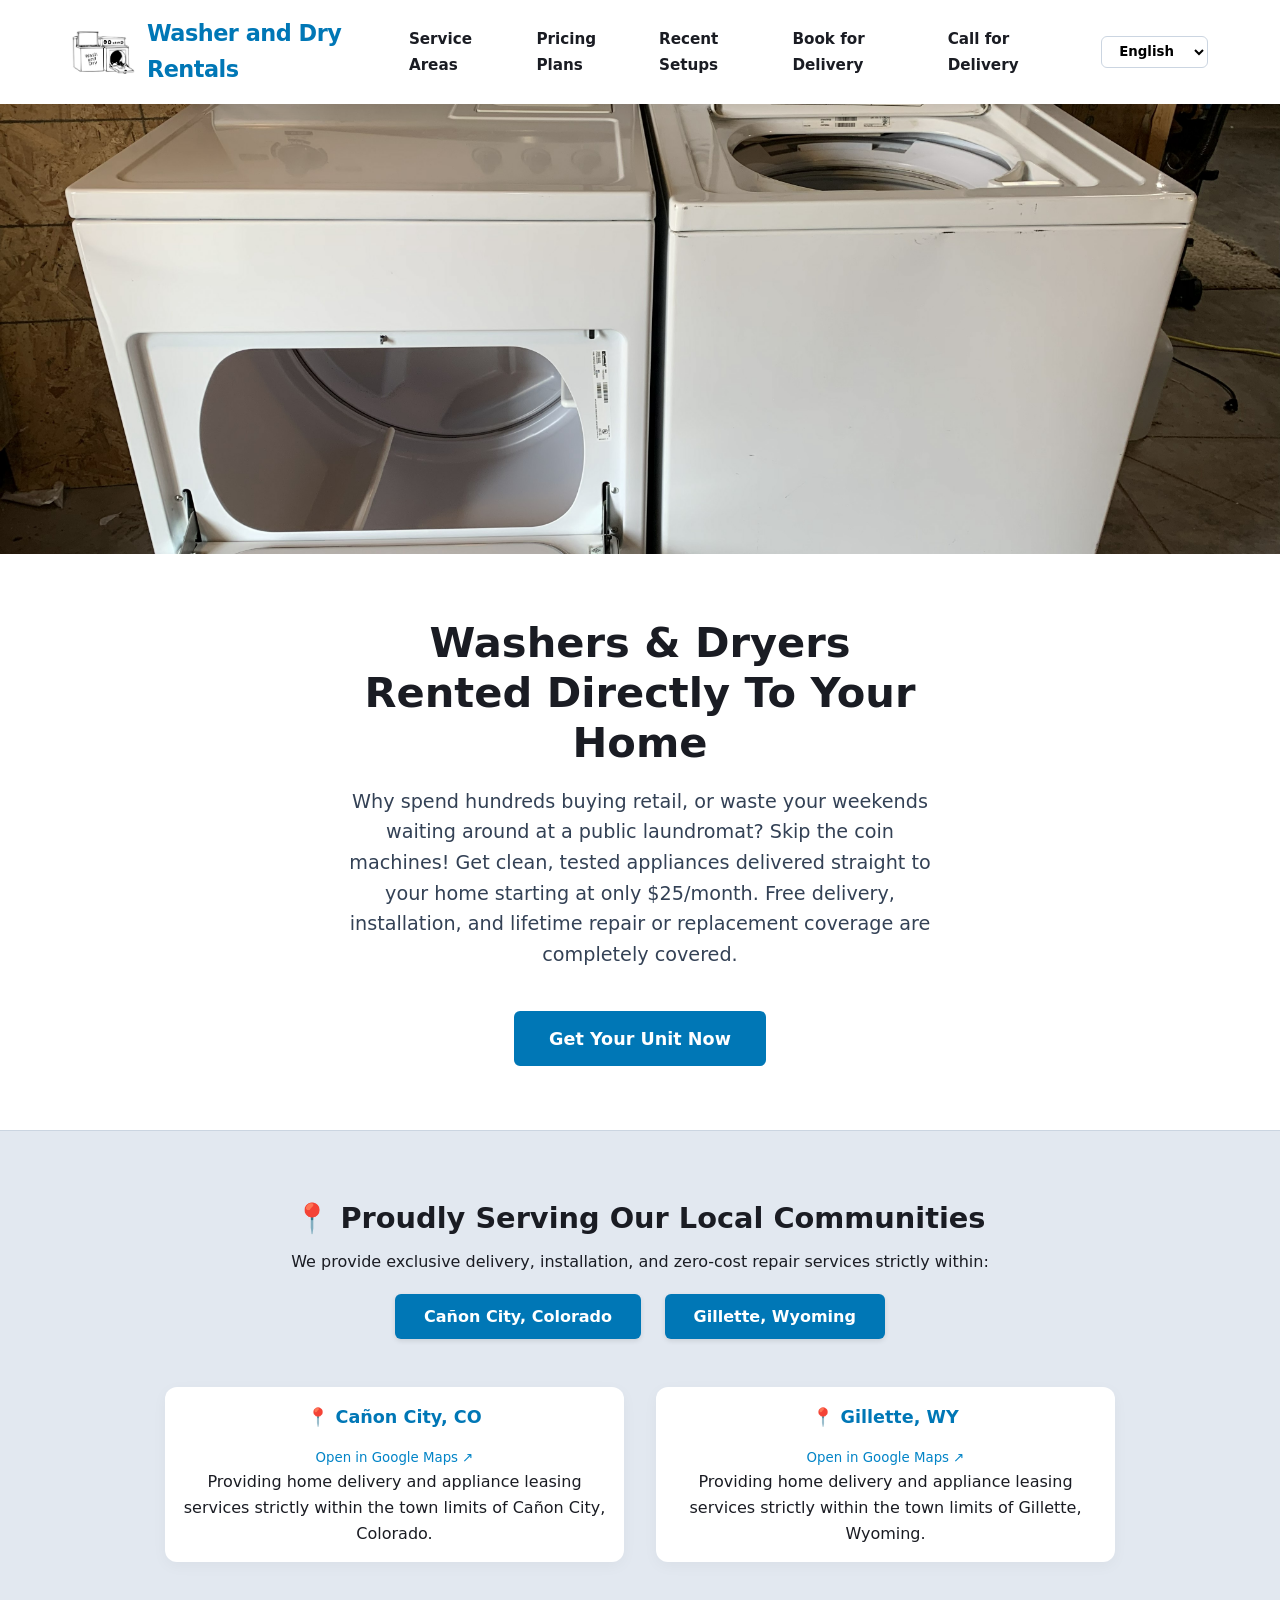
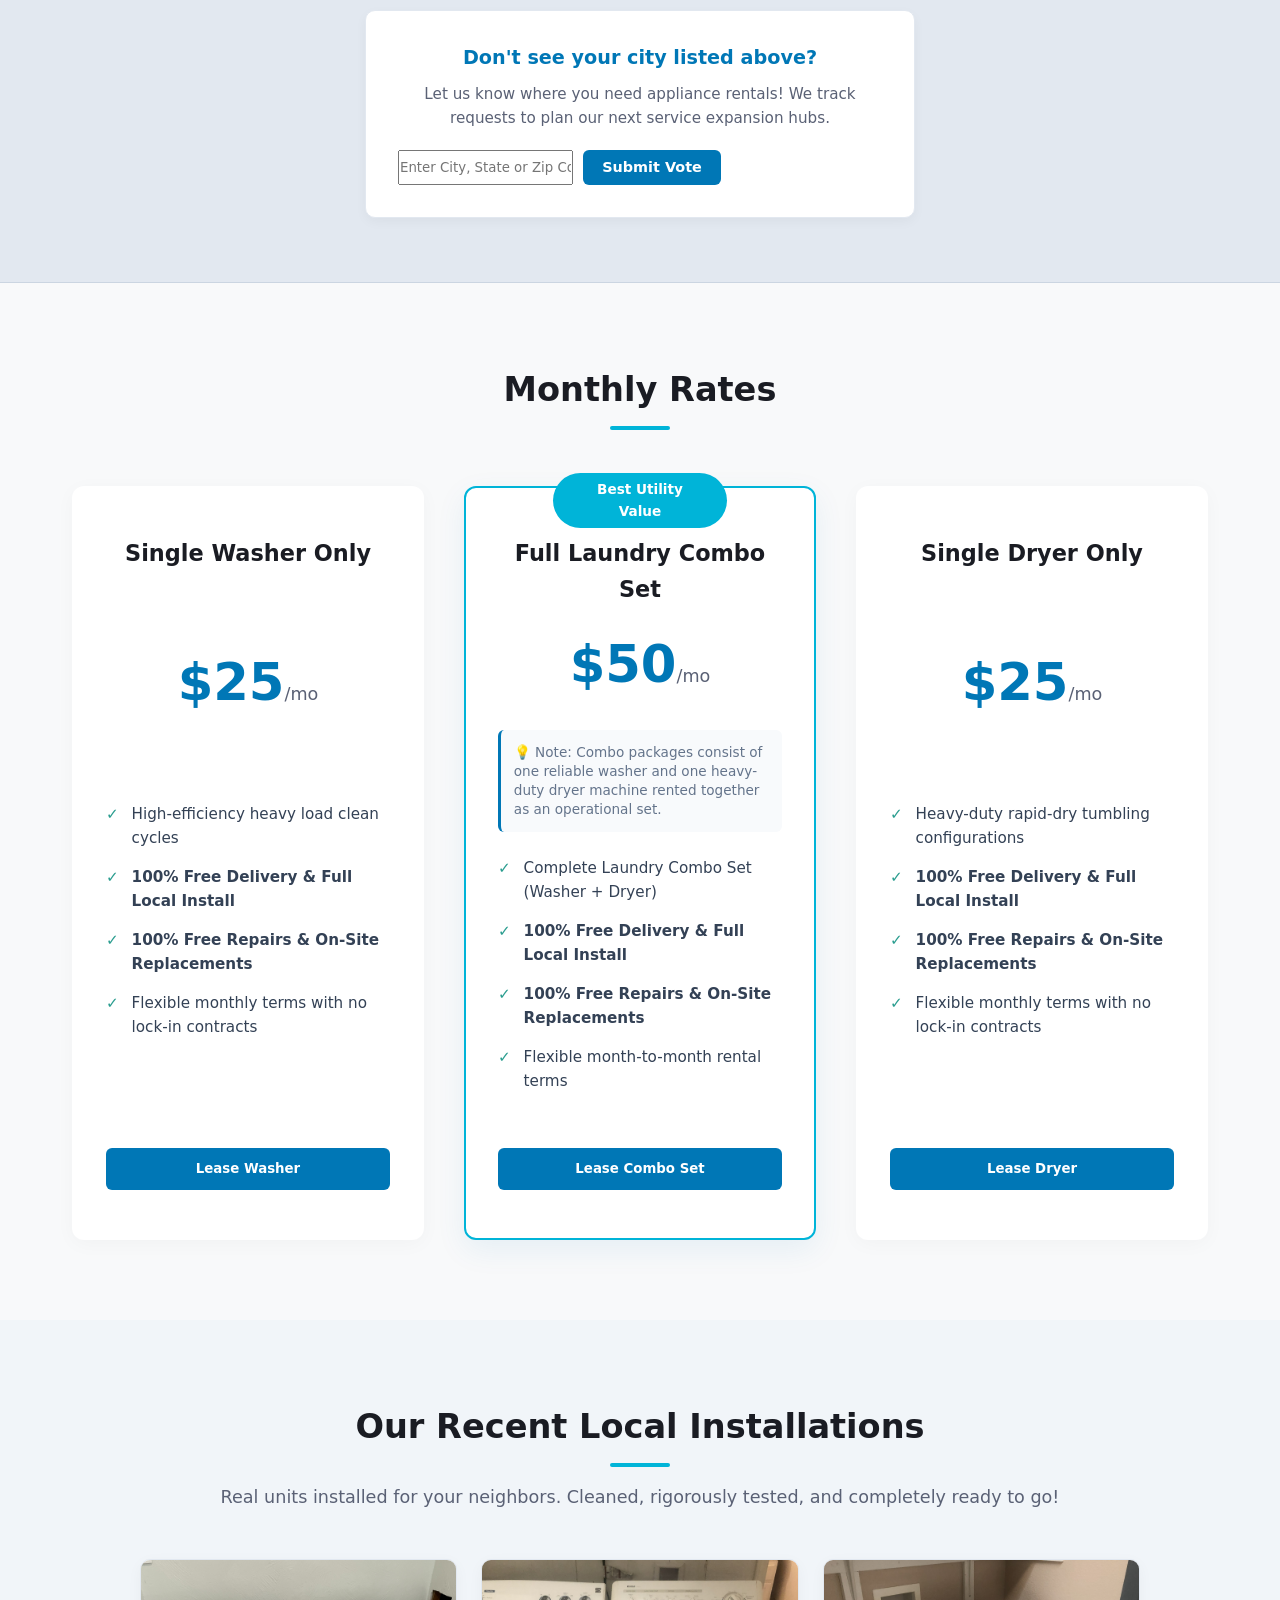
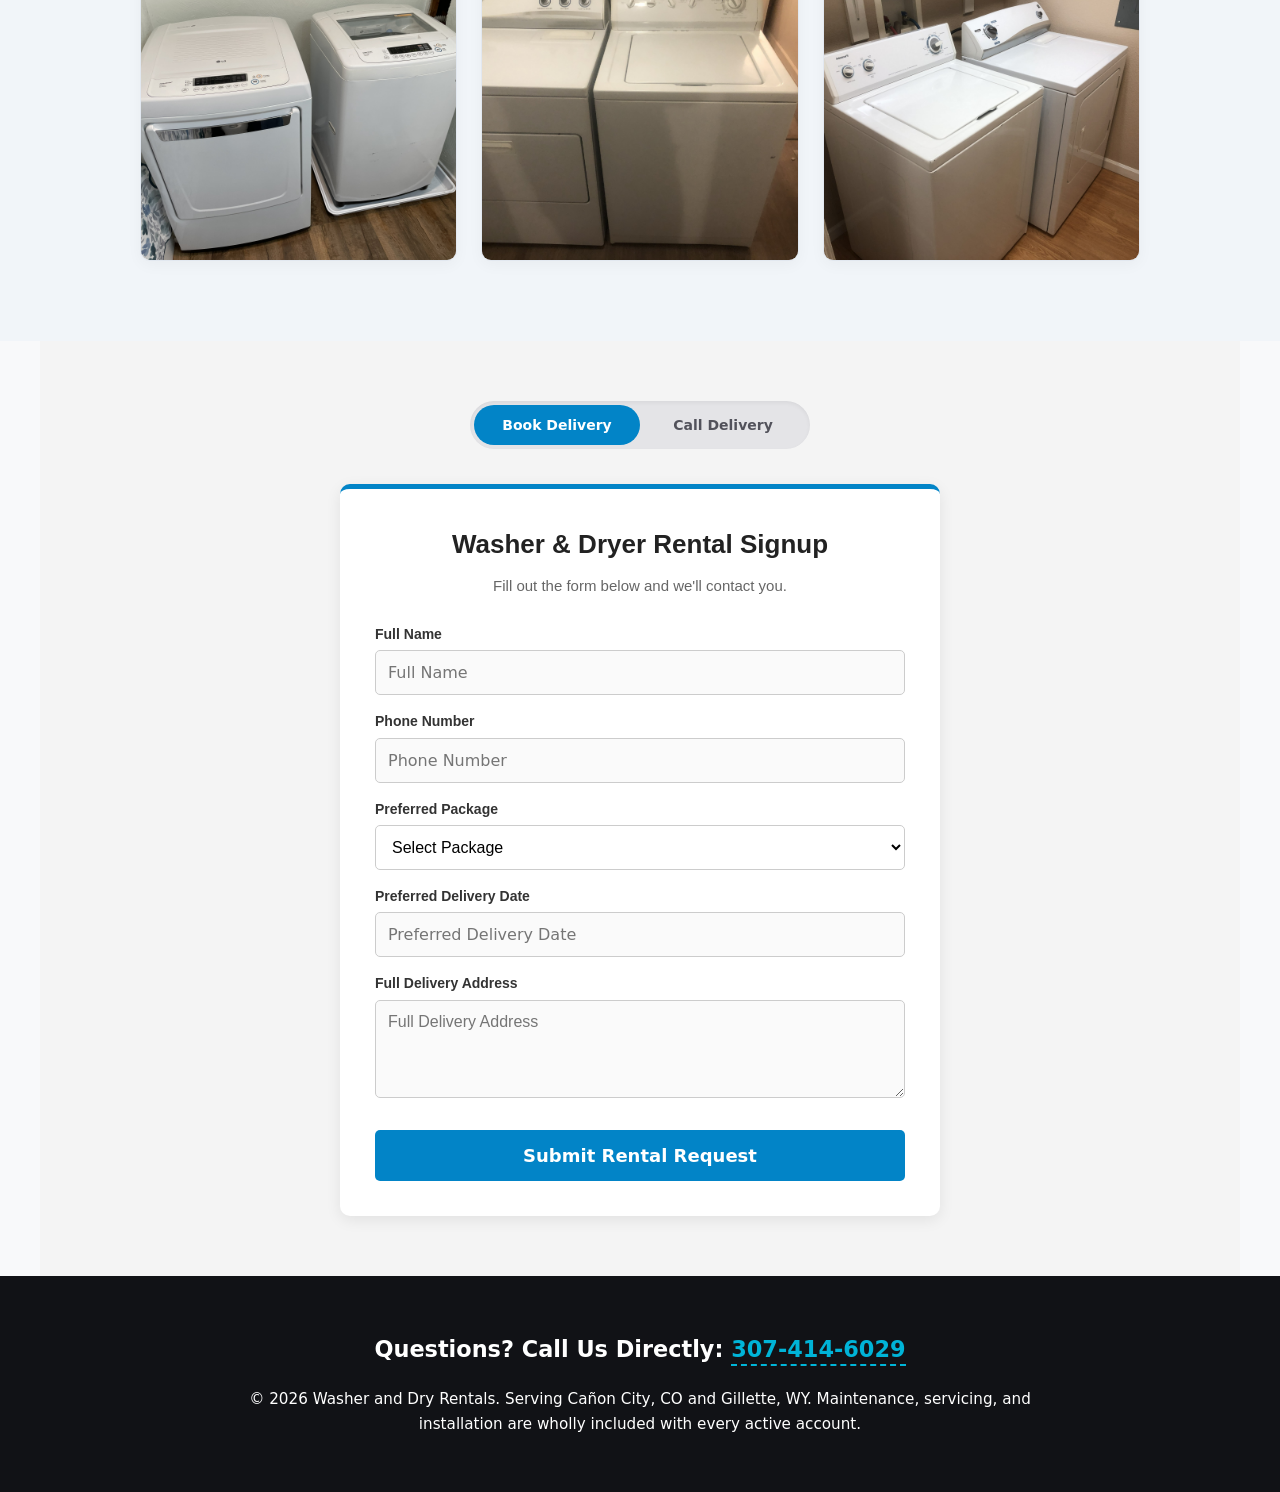
==== commit 0359751f: "Update index.html" ====
--- a/index.html
+++ b/index.html
@@ -4,12 +4,14 @@
     <meta charset="UTF-8">
     <meta name="viewport" content="width=device-width, initial-scale=1.0">
     
+    <!-- Research-Backed SEO Title & Meta Tokens (Targets Sales, Buyers, and Laundromats) -->
     <title>Washers and Dryers For Sale or Rent | Better Laundromat Alternative | Cañon City CO & Gillette WY</title>
     <meta name="description" content="Tired of hauling bags to the laundromat or looking for cheap washers and dryers for sale near you? Get clean, tested appliances delivered straight to your house starting at $25/mo with free delivery, setup, and lifetime repairs included!">
     <meta name="keywords" content="laundromat near me, coin laundry Cañon City, washhouse Gillette WY, washer and dryer for sale, buy washing machine, cheap dryers, used appliances, laundry services alternative">
 
+    <!-- Tab Icon Branding Token (Replaces the generic Earth Icon with your custom Logo) -->
     <link rel="icon" type="image/png" href="images/logo.png">
-
+    <!-- Advanced JSON-LD Local SEO Schema Data Architecture -->
     <script type="application/ld+json">
     {
       "@context": "https://schema.org",
@@ -48,350 +50,361 @@
 </head>
 <body>
 
-<header>
-    <nav class="navbar">
-        <a href="#" class="logo-container">
-            <img src="images/logo.png" alt="Washer and Dry Rentals Logo" class="nav-logo" onerror="this.style.display='none'">
-            <span class="logo-text">Washer and Dry Rentals</span>
-        </a>
+    <!-- Main Navigation Header with Dual Contact Anchor Triggers -->
+    <header>
+        <nav class="navbar">
+            <a href="#" class="logo-container">
+                <img src="images/logo.png" alt="Washer and Dry Rentals Logo" class="nav-logo" onerror="this.style.display='none'">
+                <span class="logo-text">Washer and Dry Rentals</span>
+            </a>
+            
+            <div class="nav-right-block">
+                <ul class="nav-links">
+                    <li><a href="#service-areas" class="lang-en">Service Areas</a><a href="#service-areas" class="lang-es" style="display:none;">Áreas de Servicio</a></li>
+                    <li><a href="#pricing" class="lang-en">Pricing Plans</a><a href="#pricing" class="lang-es" style="display:none;">Planes de Precios</a></li>
+                    <li><a href="#gallery" class="lang-en">Recent Setups</a><a href="#gallery" class="lang-es" style="display:none;">Instalaciones</a></li>
+                    <li><a href="#rent" onclick="switchContactMode('form')" class="lang-en">Book for Delivery</a><a href="#rent" onclick="switchContactMode('form')" class="lang-es" style="display:none;">Reservar Entrega</a></li>
+                    <li><a href="#rent" onclick="switchContactMode('call')" class="lang-en">Call for Delivery</a><a href="#rent" onclick="switchContactMode('call')" class="lang-es" style="display:none;">Llamar para Entrega</a></li>
+                </ul>
+
+                <!-- Language Selector -->
+                <div class="language-selector">
+                    <select id="langToggle" onchange="toggleLanguage()">
+                        <option value="en">English</option>
+                        <option value="es">Español</option>
+                    </select>
+                </div>
+            </div>
+        </nav>
+    </header>
+    <!-- Clean Splash Hero (Image Only) -->
+    <section class="hero-image-only"></section>
+
+    <!-- Introduction Block Sitting Below The Front Picture -->
+    <section class="intro-text-section">
+        <div class="container-narrow text-center">
+            <h1 class="lang-en">Washers & Dryers Rented Directly To Your Home</h1>
+            <h1 class="lang-es" style="display:none;">Lavadoras y Secadoras Alquiladas Directamente a Su Hogar</h1>
+            
+            <p class="lang-en">Why spend hundreds buying retail, or waste your weekends waiting around at a public laundromat? Skip the coin machines! Get clean, tested appliances delivered straight to your home starting at only $25/month. Free delivery, installation, and lifetime repair or replacement coverage are completely covered.</p>
+            <p class="lang-es" style="display:none;">¿Por qué gastar cientos comprando en tiendas o perder los fines de semana en una lavandería pública? ¡Olvídese de las monedas! Obtenga electrodomésticos limpios entregados directamente a su hogar desde solo $25/mes con entrega e instalación gratis.</p>
+            
+            <a href="#rent" onclick="switchContactMode('form')" class="btn btn-hero lang-en">Get Your Unit Now</a>
+            <a href="#rent" onclick="switchContactMode('form')" class="btn btn-hero lang-es" style="display:none;">Obtenga Su Unidad Ahora</a>
+        </div>
+    </section>
+    <!-- Core Service Banner & Location Badges -->
+    <section id="service-areas" class="service-banner">
+        <div class="container">
+            <h2 class="lang-en">📍 Proudly Serving Our Local Communities</h2>
+            <h2 class="lang-es" style="display:none;">📍 Orgullosamente Sirviendo a Nuestras Comunidades Locales</h2>
+            
+            <p class="lang-en">We provide exclusive delivery, installation, and zero-cost repair services strictly within:</p>
+            <p class="lang-es" style="display:none;">Ofrecemos servicios exclusivos de entrega, instalación y reparación sin costo estrictamente dentro de:</p>
+            
+            <div class="location-badges">
+                <span class="badge-location">Cañon City, Colorado</span>
+                <span class="badge-location">Gillette, Wyoming</span>
+            </div>
+
+            <!-- Clean Text Locations -->
+            <div class="maps-grid">
+                <div class="map-box">
+                    <a href="https://maps.google.com/?q=Canon+City,+Colorado" target="_blank" style="text-decoration:none;color:#0284c7;"><h3>📍 Cañon City, CO</h3><small>Open in Google Maps ↗</small></a>
+                    <p class="map-link-text">Providing home delivery and appliance leasing services strictly within the town limits of Cañon City, Colorado.</p>
+                </div>
+                <div class="map-box">
+                    <a href="https://maps.google.com/?q=Gillette,+Wyoming" target="_blank" style="text-decoration:none;color:#0284c7;"><h3>📍 Gillette, WY</h3><small>Open in Google Maps ↗</small></a>
+                    <p class="map-link-text">Providing home delivery and appliance leasing services strictly within the town limits of Gillette, Wyoming.</p>
+                </div>
+            </div>
+
+            <!-- New Location Expansion Request Module (FormSubmit Gateway Lock) -->
+            <div class="expansion-box">
+                <h4 class="lang-en">Don't see your city listed above?</h4>
+                <h4 class="lang-es" style="display:none;">¿No ve su ciudad en la lista?</h4>
+                <p class="lang-en">Let us know where you need appliance rentals! We track requests to plan our next service expansion hubs.</p>
+                <p class="lang-es" style="display:none;">¡Díganos dónde necesita alquileres! Registramos los pedidos para planificar nuestras próximas áreas de servicio.</p>
+                
+                <form action="https://formsubmit.co/washanddryrentales@gmail.com" method="POST" class="expansion-inline-form">
+                    <!-- API Field Compliance Token -->
+                    
+                    <input type="text" name="Requested Expansion City or Zip" required placeholder="Enter City, State or Zip Code..." id="expInput">
+                    <button type="submit" class="btn btn-primary btn-small lang-en">Submit Vote</button>
+                    <button type="submit" class="btn btn-primary btn-small lang-es" style="display:none;">Enviar Voto</button>
+                </form>
+            </div>
+        </div>
+    </section>
+    <!-- Pricing Display Cards Section -->
+    <section id="pricing" class="section">
+        <h2 class="section-title lang-en">Monthly Rates</h2>
+        <h2 class="section-title lang-es" style="display:none;">Tarifas Mensuales</h2>
         
-        <div class="nav-right-block">
-            <ul class="nav-links">
-                <li><a href="#service-areas" class="lang-en">Service Areas</a><a href="#service-areas" class="lang-es" style="display:none;">Áreas de Servicio</a></li>
-                <li><a href="#pricing" class="lang-en">Pricing Plans</a><a href="#pricing" class="lang-es" style="display:none;">Planes de Precios</a></li>
-                <li><a href="#gallery" class="lang-en">Recent Setups</a><a href="#gallery" class="lang-es" style="display:none;">Instalaciones</a></li>
-                <li><a href="#rent" onclick="switchContactMode('form')" class="lang-en">Book for Delivery</a><a href="#rent" onclick="switchContactMode('form')" class="lang-es" style="display:none;">Reservar Entrega</a></li>
-                <li><a href="#rent" onclick="switchContactMode('call')" class="lang-en">Call for Delivery</a><a href="#rent" onclick="switchContactMode('call')" class="lang-es" style="display:none;">Llamar para Entrega</a></li>
-            </ul>
-
-            <div class="language-selector">
-                <select id="langToggle" onchange="toggleLanguage()">
-                    <option value="en">English</option>
-                    <option value="es">Español</option>
-                </select>
-            </div>
-        </div>
-    </nav>
-</header>
-<!-- Clean Splash Hero (Image Only) -->
-<section class="hero-image-only"></section>
-
-<!-- Introduction Block Sitting Below The Front Picture -->
-<section class="intro-text-section">
-    <div class="container-narrow text-center">
-        <h1 class="lang-en">Washers & Dryers Rented Directly To Your Home</h1>
-        <h1 class="lang-es" style="display:none;">Lavadoras y Secadoras Alquiladas Directamente a Su Hogar</h1>
-        
-        <p class="lang-en">
-            Why spend hundreds buying retail, or waste your weekends waiting around at a public laundromat? 
-            Skip the coin machines! Get clean, tested appliances delivered straight to your home starting at only 
-            $25/month. Free delivery, installation, and lifetime repair or replacement coverage are completely covered.
-        </p>
-
-        <p class="lang-es" style="display:none;">
-            ¿Por qué gastar cientos comprando en tiendas o perder los fines de semana en una lavandería pública? 
-            ¡Olvídese de las monedas! Obtenga electrodomésticos limpios entregados directamente a su hogar desde solo 
-            $25/mes con entrega e instalación gratis.
-        </p>
-        
-        <a href="#rent" onclick="switchContactMode('form')" class="btn btn-hero lang-en">Get Your Unit Now</a>
-        <a href="#rent" onclick="switchContactMode('form')" class="btn btn-hero lang-es" style="display:none;">Obtenga Su Unidad Ahora</a>
-    </div>
-</section>
-<!-- Service Areas Section -->
-<section id="service-areas" class="service-banner">
-    <div class="container">
-        <h2 class="lang-en">📍 Proudly Serving Our Local Communities</h2>
-        <h2 class="lang-es" style="display:none;">📍 Sirviendo Orgullosamente a Nuestras Comunidades Locales</h2>
-
-        <p class="lang-en">
-            We provide exclusive delivery, installation, and zero-cost repair services strictly within:
-        </p>
-        <p class="lang-es" style="display:none;">
-            Ofrecemos entrega exclusiva, instalación y reparaciones sin costo estrictamente dentro de:
-        </p>
-
-        <div class="location-badges">
-            <span class="badge-location">Cañon City, Colorado</span>
-            <span class="badge-location">Gillette, Wyoming</span>
-        </div>
-
-        <!-- ⭐ UPDATED: Centered Buttons (removed flex:1) -->
-        <div class="maps-grid" style="display:flex; gap:20px; justify-content:center; flex-wrap:wrap; margin:30px 0;">
-            <a href="https://maps.google.com/?q=Canon+City,+Colorado" target="_blank"
-               style="min-width:240px; background:#0284c7; color:white; text-decoration:none; padding:22px; border-radius:10px; text-align:center; font-size:20px; font-weight:bold;">
-                📍 Cañon City Service Area
-            </a>
-
-            <a href="https://maps.google.com/?q=Gillette,+Wyoming" target="_blank"
-               style="min-width:240px; background:#0284c7; color:white; text-decoration:none; padding:22px; border-radius:10px; text-align:center; font-size:20px; font-weight:bold;">
-                📍 Gillette Service Area
-            </a>
-        </div>
-
-        <div class="expansion-box">
-            <h3 class="lang-en">Don't see your city listed above?</h3>
-            <h3 class="lang-es" style="display:none;">¿No ve su ciudad en la lista?</h3>
-
-            <p class="lang-en">
-                Let us know where you need appliance rentals! We track requests to plan our next service expansion hubs.
-            </p>
-            <p class="lang-es" style="display:none;">
-                ¡Díganos dónde necesita alquileres! Rastreamos solicitudes para planear nuestras próximas áreas de expansión.
-            </p>
-
-            <form action="https://formsubmit.co/washanddryrentales@gmail.com" method="POST" class="expansion-form">
-                <input type="hidden" name="_captcha" value="false">
-                <input type="hidden" name="_template" value="table">
-                <input type="hidden" name="_subject" value="New Service Area Expansion Request">
-
-                <input id="expInput" type="text" name="Requested City" placeholder="Enter City, State or Zip Code..." required>
-                <button type="submit" class="btn-expansion">Submit Vote</button>
-            </form>
-        </div>
-    </div>
-</section>
-<!-- Pricing Section -->
-<section id="pricing" class="pricing-section">
-    <div class="container">
-        <h2 class="lang-en">Simple Monthly Pricing</h2>
-        <h2 class="lang-es" style="display:none;">Precios Mensuales Simples</h2>
-
         <div class="pricing-grid">
-            <!-- Full Set -->
-            <div class="price-box">
-                <h3 class="lang-en">Washer + Dryer Combo</h3>
-                <h3 class="lang-es" style="display:none;">Lavadora + Secadora</h3>
-                <p class="price">$50/mo</p>
-                <ul>
-                    <li>Washer + Dryer Delivered</li>
-                    <li>Installed & Leveled</li>
-                    <li>Unlimited Repairs Included</li>
-                </ul>
-                <button onclick="selectPackage('set')" class="btn-select">Select Combo</button>
-            </div>
-
-            <!-- Washer Only -->
-            <div class="price-box">
-                <h3 class="lang-en">Washer Only</h3>
-                <h3 class="lang-es" style="display:none;">Solo Lavadora</h3>
-                <p class="price">$25/mo</p>
-                <ul>
-                    <li>Washer Delivered</li>
-                    <li>Installed & Leveled</li>
-                    <li>Unlimited Repairs Included</li>
-                </ul>
-                <button onclick="selectPackage('washer')" class="btn-select">Select Washer</button>
-            </div>
-
-            <!-- Dryer Only -->
-            <div class="price-box">
-                <h3 class="lang-en">Dryer Only</h3>
-                <h3 class="lang-es" style="display:none;">Solo Secadora</h3>
-                <p class="price">$25/mo</p>
-                <ul>
-                    <li>Dryer Delivered</li>
-                    <li>Installed & Leveled</li>
-                    <li>Unlimited Repairs Included</li>
-                </ul>
-                <button onclick="selectPackage('dryer')" class="btn-select">Select Dryer</button>
-            </div>
-        </div>
-    </div>
-</section>
-
-<!-- Gallery Section -->
-<section id="gallery" class="gallery-section">
-    <div class="container">
-        <h2 class="lang-en">Recent Local Installations</h2>
-        <h2 class="lang-es" style="display:none;">Instalaciones Recientes</h2>
-
-        <div class="gallery-grid gallery-three-items">
-            <div class="gallery-item">
-                <img src="images/portfolio-1.jpg" alt="Local Installation 1" onerror="this.src='https://unsplash.com'">
-            </div>
-            <div class="gallery-item">
-                <img src="images/portfolio-2.jpg" alt="Local Installation 2" onerror="this.src='https://unsplash.com'">
-            </div>
-            <div class="gallery-item">
-                <img src="images/portfolio-3.jpg" alt="Local Installation 3" onerror="this.src='https://unsplash.com'">
-            </div>
-        </div>
-    </div>
-</section>
-<!-- Rent / Contact Section -->
-<section id="rent" class="rent-section">
-    <div class="container">
-
-        <h2 class="lang-en">Ready for Delivery?</h2>
-        <h2 class="lang-es" style="display:none;">¿Listo para la Entrega?</h2>
-
-        <!-- Toggle Tabs -->
-        <div class="contact-toggle">
-            <div id="sliderBg"></div>
-
-            <button id="tabForm" class="toggle-btn active" onclick="switchContactMode('form')">
-                <span class="lang-en">Book Online</span>
-                <span class="lang-es" style="display:none;">Reservar en Línea</span>
-            </button>
-
-            <button id="tabCall" class="toggle-btn" onclick="switchContactMode('call')">
-                <span class="lang-en">Call Instead</span>
-                <span class="lang-es" style="display:none;">Llamar</span>
-            </button>
-        </div>
-
-        <!-- FORM BOX -->
-        <div id="contactFormContainer" class="contact-box">
-            <form action="https://formsubmit.co/washanddryrentales@gmail.com" method="POST" class="contact-form">
-
-                <input type="hidden" name="_captcha" value="false">
-                <input type="hidden" name="_template" value="table">
-                <input type="hidden" name="_subject" value="New Rental Delivery Request">
-
-                <label class="lang-en">Full Name</label>
-                <label class="lang-es" style="display:none;">Nombre Completo</label>
-                <input type="text" name="Full Name" required>
-
-                <label class="lang-en">Phone Number</label>
-                <label class="lang-es" style="display:none;">Número de Teléfono</label>
-                <input type="text" name="Phone Number" required>
-
-                <label class="lang-en">Service Address</label>
-                <label class="lang-es" style="display:none;">Dirección de Servicio</label>
-                <input type="text" name="Service Address" required>
-
-                <label class="lang-en">Select Package</label>
-                <label class="lang-es" style="display:none;">Seleccione Paquete</label>
-                <select id="package" name="Selected Package" required>
-                    <option value="">-- Choose an Option --</option>
-                    <option value="Washer Only ($25/mo)">Washer Only ($25/mo)</option>
-                    <option value="Dryer Only ($25/mo)">Dryer Only ($25/mo)</option>
-                    <option value="Full Combo Set ($50/mo)">Full Combo Set ($50/mo)</option>
-                </select>
-
-                <label class="lang-en">Preferred Delivery Date</label>
-                <label class="lang-es" style="display:none;">Fecha de Entrega Preferida</label>
-                <input type="date" name="Preferred Delivery Date" required>
-
-                <button type="submit" class="btn-submit lang-en">Submit Delivery Request</button>
-                <button type="submit" class="btn-submit lang-es" style="display:none;">Enviar Solicitud</button>
-            </form>
-        </div>
-
-        <!-- CALL BOX -->
-        <div id="contactCallContainer" class="contact-box" style="display:none;">
-            <div class="call-action-box" style="text-align:center; padding:40px 20px; background:white; border-radius:10px; box-shadow:0 4px 15px rgba(0,0,0,0.05); border-top:5px solid #6b7280;">
-                
-                <h3 class="lang-en">Call for Delivery</h3>
-                <h3 class="lang-es" style="display:none;">Llamar para Entrega</h3>
-
-                <p class="lang-en">
-                    Click the button below to dial our service dispatch department directly. 
-                    We will register your deployment request profile parameters over the phone line.
-                </p>
-
-                <p class="lang-es" style="display:none;">
-                    Haga clic en el botón de abajo para llamar directamente a nuestro departamento de despacho. 
-                    Registraremos sus datos de entrega por teléfono.
-                </p>
-
-                <a href="tel:3074146029" class="btn btn-green-call" 
-                   style="background:#22c55e; color:white; display:inline-flex; align-items:center; gap:10px; font-size:18px; padding:15px 40px; text-decoration:none; border-radius:5px; font-weight:bold;">
+            <div class="price-card">
+                <h3 class="lang-en">Single Washer Only</h3>
+                <h3 class="lang-es" style="display:none;">Solo Lavadora Individual</h3>
+                <div class="price">$25<span>/mo</span></div>
+                <ul class="features-list lang-en">
+                    <li>High-efficiency heavy load clean cycles</li>
+                    <li><strong>100% Free Delivery & Full Local Install</strong></li>
+                    <li><strong>100% Free Repairs & On-Site Replacements</strong></li>
+                    <li>Flexible monthly terms with no lock-in contracts</li>
+                </ul>
+                <ul class="features-list lang-es" style="display:none;">
+                    <li>Ciclos de limpieza de alta eficiencia para carga pesada</li>
+                    <li><strong>Entrega e instalación local 100% gratuita</strong></li>
+                    <li><strong>Reparaciones y reemplazos en el sitio 100% gratis</strong></li>
+                    <li>Términos mensuales flexibles sin contratos forzosos</li>
+                </ul>
+                <button type="button" onclick="selectPackage('washer')" class="btn btn-primary lang-en">Lease Washer</button>
+                <button type="button" onclick="selectPackage('washer')" class="btn btn-primary lang-es" style="display:none;">Arrendar Lavadora</button>
+            </div>
+
+            <div class="price-card featured">
+                <div class="badge lang-en">Best Utility Value</div>
+                <div class="badge lang-es" style="display:none;">Mejor Valor</div>
+                <h3 class="lang-en">Full Laundry Combo Set</h3>
+                <h3 class="lang-es" style="display:none;">Juego Combo Completo</h3>
+                <div class="price">$50<span>/mo</span></div>
+                <p class="set-disclaimer lang-en">💡 Note: Combo packages consist of one reliable washer and one heavy-duty dryer machine rented together as an operational set.</p>
+                <p class="set-disclaimer lang-es" style="display:none;">💡 Nota: Los paquetes combo consisten en una lavadora confiable y una secadora de servicio pesado alquiladas juntas como un juego operativo.</p>
+                <ul class="features-list lang-en">
+                    <li>Complete Laundry Combo Set (Washer + Dryer)</li>
+                    <li><strong>100% Free Delivery & Full Local Install</strong></li>
+                    <li><strong>100% Free Repairs & On-Site Replacements</strong></li>
+                    <li>Flexible month-to-month rental terms</li>
+                </ul>
+                <ul class="features-list lang-es" style="display:none;">
+                    <li>Juego de lavandería combo completo (Lavadora + Secadora)</li>
+                    <li><strong>Entrega e instalación local 100% gratuita</strong></li>
+                    <li><strong>Reparaciones y reemplazos en el sitio 100% gratis</strong></li>
+                    <li>Términos de alquiler mensuales flexibles</li>
+                </ul>
+                <button type="button" onclick="selectPackage('set')" class="btn btn-primary lang-en">Lease Combo Set</button>
+                <button type="button" onclick="selectPackage('set')" class="btn btn-primary lang-es" style="display:none;">Arrendar Juego</button>
+            </div>
+
+            <div class="price-card">
+                <h3 class="lang-en">Single Dryer Only</h3>
+                <h3 class="lang-es" style="display:none;">Solo Secadora Individual</h3>
+                <div class="price">$25<span>/mo</span></div>
+                <ul class="features-list lang-en">
+                    <li>Heavy-duty rapid-dry tumbling configurations</li>
+                    <li><strong>100% Free Delivery & Full Local Install</strong></li>
+                    <li><strong>100% Free Repairs & On-Site Replacements</strong></li>
+                    <li>Flexible monthly terms with no lock-in contracts</li>
+                </ul>
+                <button type="button" onclick="selectPackage('dryer')" class="btn btn-primary lang-en">Lease Dryer</button>
+                <button type="button" onclick="selectPackage('dryer')" class="btn btn-primary lang-es" style="display:none;">Arrendar Secadora</button>
+            </div>
+        </div>
+    </section>
+    <!-- Visual Portfolio Gallery Section (3 clean items) -->
+    <section id="gallery" class="section-alt">
+        <div class="container">
+            <h2 class="section-title lang-en">Our Recent Local Installations</h2>
+            <h2 class="section-title lang-es" style="display:none;">Nuestras Instalaciones Locales Recientes</h2>
+            <p class="section-subtitle lang-en">Real units installed for your neighbors. Cleaned, rigorously tested, and completely ready to go!</p>
+            <p class="section-subtitle lang-es" style="display:none;">¡Unidades reales instaladas para sus vecinos. Limpias, rigurosamente probadas y completamente listas para funcionar!</p>
+            
+            <div class="gallery-grid gallery-three-items">
+                <div class="gallery-item">
+                    <img src="images/portfolio-1.jpg" alt="Local Installation 1" onerror="this.src='https://unsplash.com'">
+                </div>
+                <div class="gallery-item">
+                    <img src="images/portfolio-2.jpg" alt="Local Installation 2" onerror="this.src='https://unsplash.com'">
+                </div>
+                <div class="gallery-item">
+                    <img src="images/portfolio-3.jpg" alt="Local Installation 3" onerror="this.src='https://unsplash.com'">
+                </div>
+            </div>
+        </div>
+    </section>
+    <!-- Conversion Routing Panel and Dynamic Action Interface -->
+    <section id="rent" class="section" style="padding: 60px 20px; background: #f4f4f4;">
+        <div class="container-narrow" style="max-width: 600px; margin: 0 auto;">
+
+            <!-- Grey Segmented Tab Slider Control Module Frame -->
+            <div class="tab-toggle-wrap" style="display: flex; justify-content: center; margin-bottom: 35px;">
+                <div class="tab-switcher" style="display: flex; background: #e4e4e7; padding: 4px; border-radius: 30px; position: relative; width: 340px; box-shadow: inset 0 2px 4px rgba(0,0,0,0.05);">
+                    <div id="sliderBg" class="slider-bg" style="position: absolute; top: 4px; left: 4px; width: calc(50% - 4px); height: calc(100% - 8px); background: #0284c7; border-radius: 26px; z-index: 1; transition: left 0.3s cubic-bezier(0.4, 0, 0.2, 1);"></div>
+                    <button type="button" id="tabForm" class="tab-btn active" onclick="switchContactMode('form')" style="flex: 1; padding: 12px 0; text-align: center; font-weight: bold; background: transparent; border: none; cursor: pointer; z-index: 2; font-size: 14px; font-family: Arial, sans-serif; transition: color 0.2s; color: #ffffff;">
+                        <span class="lang-en">Book Delivery</span><span class="lang-es" style="display:none;">Reservar Entrega</span>
+                    </button>
+                    <button type="button" id="tabCall" class="tab-btn" onclick="switchContactMode('call')" style="flex: 1; padding: 12px 0; text-align: center; font-weight: bold; background: transparent; border: none; cursor: pointer; z-index: 2; font-size: 14px; font-family: Arial, sans-serif; transition: color 0.2s; color: #52525b;">
+                        <span class="lang-en">Call Delivery</span><span class="lang-es" style="display:none;">Llamar Entrega</span>
+                    </button>
+                </div>
+            </div>
+
+            <!-- Lead Capture Interface with Custom Email Endpoint Integrity Mapping -->
+            <div id="contactFormContainer" class="box" style="background: white; padding: 35px; border-radius: 10px; box-shadow: 0 4px 15px rgba(0,0,0,0.08); border-top: 5px solid #0284c7;">
+                <h2 style="text-align: center; color: #222; margin-bottom: 8px; font-family: Arial, sans-serif; font-size: 26px;">Washer & Dryer Rental Signup</h2>
+                <p style="text-align: center; color: #666; margin-bottom: 25px; font-family: Arial, sans-serif; font-size: 15px;">Fill out the form below and we'll contact you.</p>
+
+                <form action="https://formsubmit.co/washanddryrentales@gmail.com" method="POST">
+
+                    <!-- FormSubmit Core Directives -->
+                    <input type="hidden" name="_captcha" value="false">
+                    <input type="hidden" name="_template" value="table">
+                    <input type="hidden" name="_subject" value="New Washer & Dryer Rental Lead">
                     
-                    <svg class="phone-svg-icon-white" viewBox="0 0 24 24" style="width:22px; height:22px; fill:currentColor;">
-                        <path d="M6.62 10.79c1.44 2.83 3.76 5.14 6.59 6.59l2.2-2.2c.27-.27.67-.36 1.02-.24 1.12.37 2.33.57 3.57.57.55 0 1 .45 1 1V20c0 .55-.45 1-1 1-9.39 0-17-7.61-17-17 0-.55.45-1 1-1h3.5c.55 0 1 .45 1 1 0 1.25.2 2.45.57 3.57.11.35.03.74-.25 1.02l-2.2 2.2z"/>
-                    </svg>
-
-                    <span class="lang-en">Call Us: 307-414-6029</span>
-                    <span class="lang-es" style="display:none;">Llámenos: 307-414-6029</span>
-                </a>
-            </div>
-        </div>
-
-    </div>
-</section>
-<!-- Footer -->
-<footer class="footer">
-    <div class="container">
-        <p>© 2026 Washer and Dry Rentals — All Rights Reserved</p>
-    </div>
-</footer>
-
-<!-- Language Toggle Script -->
-<script>
-function toggleLanguage() {
-    const lang = document.getElementById('langToggle').value;
-    const enElements = document.querySelectorAll('.lang-en');
-    const esElements = document.querySelectorAll('.lang-es');
-
-    if (lang === 'es') {
-        enElements.forEach(el => el.style.display = 'none');
-        esElements.forEach(el => el.style.display = 'block');
-    } else {
-        enElements.forEach(el => el.style.display = 'block');
-        esElements.forEach(el => el.style.display = 'none');
-    }
-}
-</script>
-
-<!-- Package Selection + Contact Mode Script -->
-<script>
-function selectPackage(packageSelection) {
-    switchContactMode('form');
-    const selectDropdown = document.getElementById('package');
-    if(!selectDropdown) return;
-    
-    if(packageSelection === 'washer') selectDropdown.value = 'Washer Only ($25/mo)';
-    if(packageSelection === 'dryer') selectDropdown.value = 'Dryer Only ($25/mo)';
-    if(packageSelection === 'set') selectDropdown.value = 'Full Combo Set ($50/mo)';
-}
-
-function switchContactMode(mode) {
-    const tabForm = document.getElementById('tabForm');
-    const tabCall = document.getElementById('tabCall');
-    const sliderBg = document.getElementById('sliderBg');
-    const formBox = document.getElementById('contactFormContainer');
-    const callBox = document.getElementById('contactCallContainer');
-    const rentSection = document.getElementById('rent');
-
-    if (mode === 'form') {
-        if(tabForm) {
-            tabForm.classList.add('active');
-            tabForm.style.color = '#ffffff';
+                    <!-- FormSubmit Compliance Parameter matches your exact domain channel address to prevent submission drops -->
+                    
+
+                    <!-- Structured Layout Controls -->
+                    <div class="form-group" style="margin-bottom: 15px;">
+                        <label style="display: block; font-weight: bold; margin-bottom: 5px; color: #333; font-size: 14px; font-family: Arial, sans-serif;">Full Name</label>
+                        <input type="text" name="Full Name" placeholder="Full Name" required style="width:100%; padding:12px; border:1px solid #ccc; border-radius:5px; font-size:16px;">
+                    </div>
+
+                    <div class="form-group" style="margin-bottom: 15px;">
+                        <label style="display: block; font-weight: bold; margin-bottom: 5px; color: #333; font-size: 14px; font-family: Arial, sans-serif;">Phone Number</label>
+                        <input type="tel" name="Phone Number" placeholder="Phone Number" required style="width:100%; padding:12px; border:1px solid #ccc; border-radius:5px; font-size:16px;">
+                    </div>
+
+                    <div class="form-group" style="margin-bottom: 15px;">
+                        <label style="display: block; font-weight: bold; margin-bottom: 5px; color: #333; font-size: 14px; font-family: Arial, sans-serif;">Preferred Package</label>
+                        <select name="Preferred Package" id="package" required style="width:100%; padding:12px; border:1px solid #ccc; border-radius:5px; font-size:16px; background: white; font-family: Arial, sans-serif;">
+                            <option value="">Select Package</option>
+                            <option value="Full Combo Set ($50/mo)">Full Combo Set ($50/mo)</option>
+                            <option value="Washer Only ($25/mo)">Washer Only ($25/mo)</option>
+                            <option value="Dryer Only ($25/mo)">Dryer Only ($25/mo)</option>
+                        </select>
+                    </div>
+
+                    <div class="form-group" style="margin-bottom: 15px;">
+                        <label style="display: block; font-weight: bold; margin-bottom: 5px; color: #333; font-size: 14px; font-family: Arial, sans-serif;">Preferred Delivery Date</label>
+                        <input type="text" name="Preferred Delivery Date" placeholder="Preferred Delivery Date" required style="width:100%; padding:12px; border:1px solid #ccc; border-radius:5px; font-size:16px;">
+                    </div>
+
+                    <div class="form-group" style="margin-bottom: 25px;">
+                        <label style="display: block; font-weight: bold; margin-bottom: 5px; color: #333; font-size: 14px; font-family: Arial, sans-serif;">Full Delivery Address</label>
+                        <textarea name="Delivery Address" rows="4" placeholder="Full Delivery Address" required style="width:100%; padding:12px; border:1px solid #ccc; border-radius:5px; font-size:16px; font-family: Arial, sans-serif; resize: vertical;"></textarea>
+                    </div>
+
+                    <button type="submit" style="width:100%; padding:15px; background:#0284c7; color:white; border:none; border-radius:5px; font-size:18px; font-weight:bold; cursor:pointer; transition: background 0.2s;">
+                        Submit Rental Request
+                    </button>
+                </form>
+            </div>
+
+            <!-- View Module B: Click-to-Call Node Layout -->
+            <div id="contactCallContainer" style="display: none;">
+                <div class="call-action-box" style="text-align: center; padding: 40px 20px; background: white; border-radius: 10px; box-shadow: 0 4px 15px rgba(0,0,0,0.05); border-top: 5px solid #6b7280;">
+                    <h3 class="lang-en">Call for Delivery</h3>
+                    <h3 class="lang-es" style="display:none;">Llamar para Entrega</h3>
+                    <p class="lang-en">Click the button below to dial our service dispatch department directly. We will register your deployment request profile parameters over the phone line.</p>
+                    <p class="lang-es" style="display:none;">Haga clic en el botón de abajo para llamar directamente a nuestro departamento de despacho. Registraremos sus datos de entrega por teléfono.</p>
+                    
+                    <a href="tel:3074146029" class="btn btn-green-call" style="background: #22c55e; color: white; display: inline-flex; align-items: center; gap: 10px; font-size: 18px; padding: 15px 40px; text-decoration: none; border-radius: 5px; font-weight: bold;">
+                        <svg class="phone-svg-icon-white" viewBox="0 0 24 24" style="width: 22px; height: 22px; fill: currentColor;">
+                            <path d="M6.62 10.79c1.44 2.83 3.76 5.14 6.59 6.59l2.2-2.2c.27-.27.67-.36 1.02-.24 1.12.37 2.33.57 3.57.57.55 0 1 .45 1 1V20c0 .55-.45 1-1 1-9.39 0-17-7.61-17-17 0-.55.45-1 1-1h3.5c.55 0 1 .45 1 1 0 1.25.2 2.45.57 3.57.11.35.03.74-.25 1.02l-2.2 2.2z"/>
+                        </svg>
+                        <span class="lang-en">Call Us: 307-414-6029</span>
+                        <span class="lang-es" style="display:none;">Llámenos: 307-414-6029</span>
+                    </a>
+                </div>
+            </div>
+
+        </div>
+    </section>
+
+    <!-- Footer Disclaimers -->
+    <footer>
+        <div class="footer-container">
+            <p class="footer-phone">Questions? Call Us Directly: <a href="tel:3074146029">307-414-6029</a></p>
+            <p>&copy; 2026 Washer and Dry Rentals. Serving Cañon City, CO and Gillette, WY. Maintenance, servicing, and installation are wholly included with every active account.</p>
+        </div>
+    </footer>
+    <!-- JavaScript Multi-Language & Calculation Processing Core -->
+    <script>
+        function toggleLanguage() {
+            const currentLang = document.getElementById('langToggle').value;
+            const enElements = document.querySelectorAll('.lang-en');
+            const esElements = document.querySelectorAll('.lang-es');
+            
+            if (currentLang === 'es') {
+                enElements.forEach(el => el.style.display = 'none');
+                esElements.forEach(el => el.style.display = 'block');
+                if(document.getElementById('expInput')) document.getElementById('expInput').placeholder = "Ingrese Ciudad, Estado o Código Postal...";
+                calculateTotal();
+            } else {
+                enElements.forEach(el => el.style.display = 'block');
+                esElements.forEach(el => el.style.display = 'none');
+                if(document.getElementById('expInput')) document.getElementById('expInput').placeholder = "Enter City, State or Zip Code...";
+                calculateTotal();
+            }
         }
-        if(tabCall) {
-            tabCall.classList.remove('active');
-            tabCall.style.color = '#52525b';
+
+        function calculateTotal() {
+            const isSpanish = document.getElementById('langToggle').value === 'es';
+            const setQuantity = parseInt(document.getElementById('calc-sets').value) || 0;
+            const singleQuantity = parseInt(document.getElementById('calc-indiv').value) || 0;
+            const overallMonthlyCost = (setQuantity * 50) + (singleQuantity * 25);
+            
+            const textString = isSpanish ? `Total Estimado: $${overallMonthlyCost} / mes` : `Estimated Total: $${overallMonthlyCost} / month`;
+            if(document.getElementById('total-output')) {
+                document.getElementById('total-output').innerText = textString;
+            }
         }
-        if(sliderBg) {
-            sliderBg.style.left = '4px';
-            sliderBg.style.background = '#0284c7';
+
+        function selectPackage(packageSelection) {
+            switchContactMode('form');
+            const selectDropdown = document.getElementById('package');
+            if(!selectDropdown) return;
+            
+            if(packageSelection === 'washer') selectDropdown.value = 'Washer Only ($25/mo)';
+            if(packageSelection === 'dryer') selectDropdown.value = 'Dryer Only ($25/mo)';
+            if(packageSelection === 'set') selectDropdown.value = 'Full Combo Set ($50/mo)';
         }
-        if(formBox) formBox.style.display = 'block';
-        if(callBox) callBox.style.display = 'none';
-    } else {
-        if(tabForm) {
-            tabForm.classList.remove('active');
-            tabForm.style.color = '#52525b';
+
+        function switchContactMode(mode) {
+            const tabForm = document.getElementById('tabForm');
+            const tabCall = document.getElementById('tabCall');
+            const sliderBg = document.getElementById('sliderBg');
+            const formBox = document.getElementById('contactFormContainer');
+            const callBox = document.getElementById('contactCallContainer');
+            const rentSection = document.getElementById('rent');
+
+            if (mode === 'form') {
+                if(tabForm) {
+                    tabForm.classList.add('active');
+                    tabForm.style.color = '#ffffff';
+                }
+                if(tabCall) {
+                    tabCall.classList.remove('active');
+                    tabCall.style.color = '#52525b';
+                }
+                if(sliderBg) {
+                    sliderBg.style.left = '4px';
+                    sliderBg.style.background = '#0284c7';
+                }
+                if(formBox) formBox.style.display = 'block';
+                if(callBox) callBox.style.display = 'none';
+            } else {
+                if(tabForm) {
+                    tabForm.classList.remove('active');
+                    tabForm.style.color = '#52525b';
+                }
+                if(tabCall) {
+                    tabCall.classList.add('active');
+                    tabCall.style.color = '#ffffff';
+                }
+                if(sliderBg) {
+                    sliderBg.style.left = 'calc(50% - 4px)';
+                    sliderBg.style.background = '#6b7280';
+                }
+                if(formBox) formBox.style.display = 'none';
+                if(callBox) callBox.style.display = 'block';
+            }
+
+            if(rentSection) {
+                rentSection.scrollIntoView({ behavior: 'smooth' });
+            }
         }
-        if(tabCall) {
-            tabCall.classList.add('active');
-            tabCall.style.color = '#ffffff';
-        }
-        if(sliderBg) {
-            sliderBg.style.left = 'calc(50% - 4px)';
-            sliderBg.style.background = '#6b7280';
-        }
-        if(formBox) formBox.style.display = 'none';
-        if(callBox) callBox.style.display = 'block';
-    }
-
-    if(rentSection) {
-        rentSection.scrollIntoView({ behavior: 'smooth' });
-    }
-}
-</script>
-
+    </script>
 </body>
 </html>
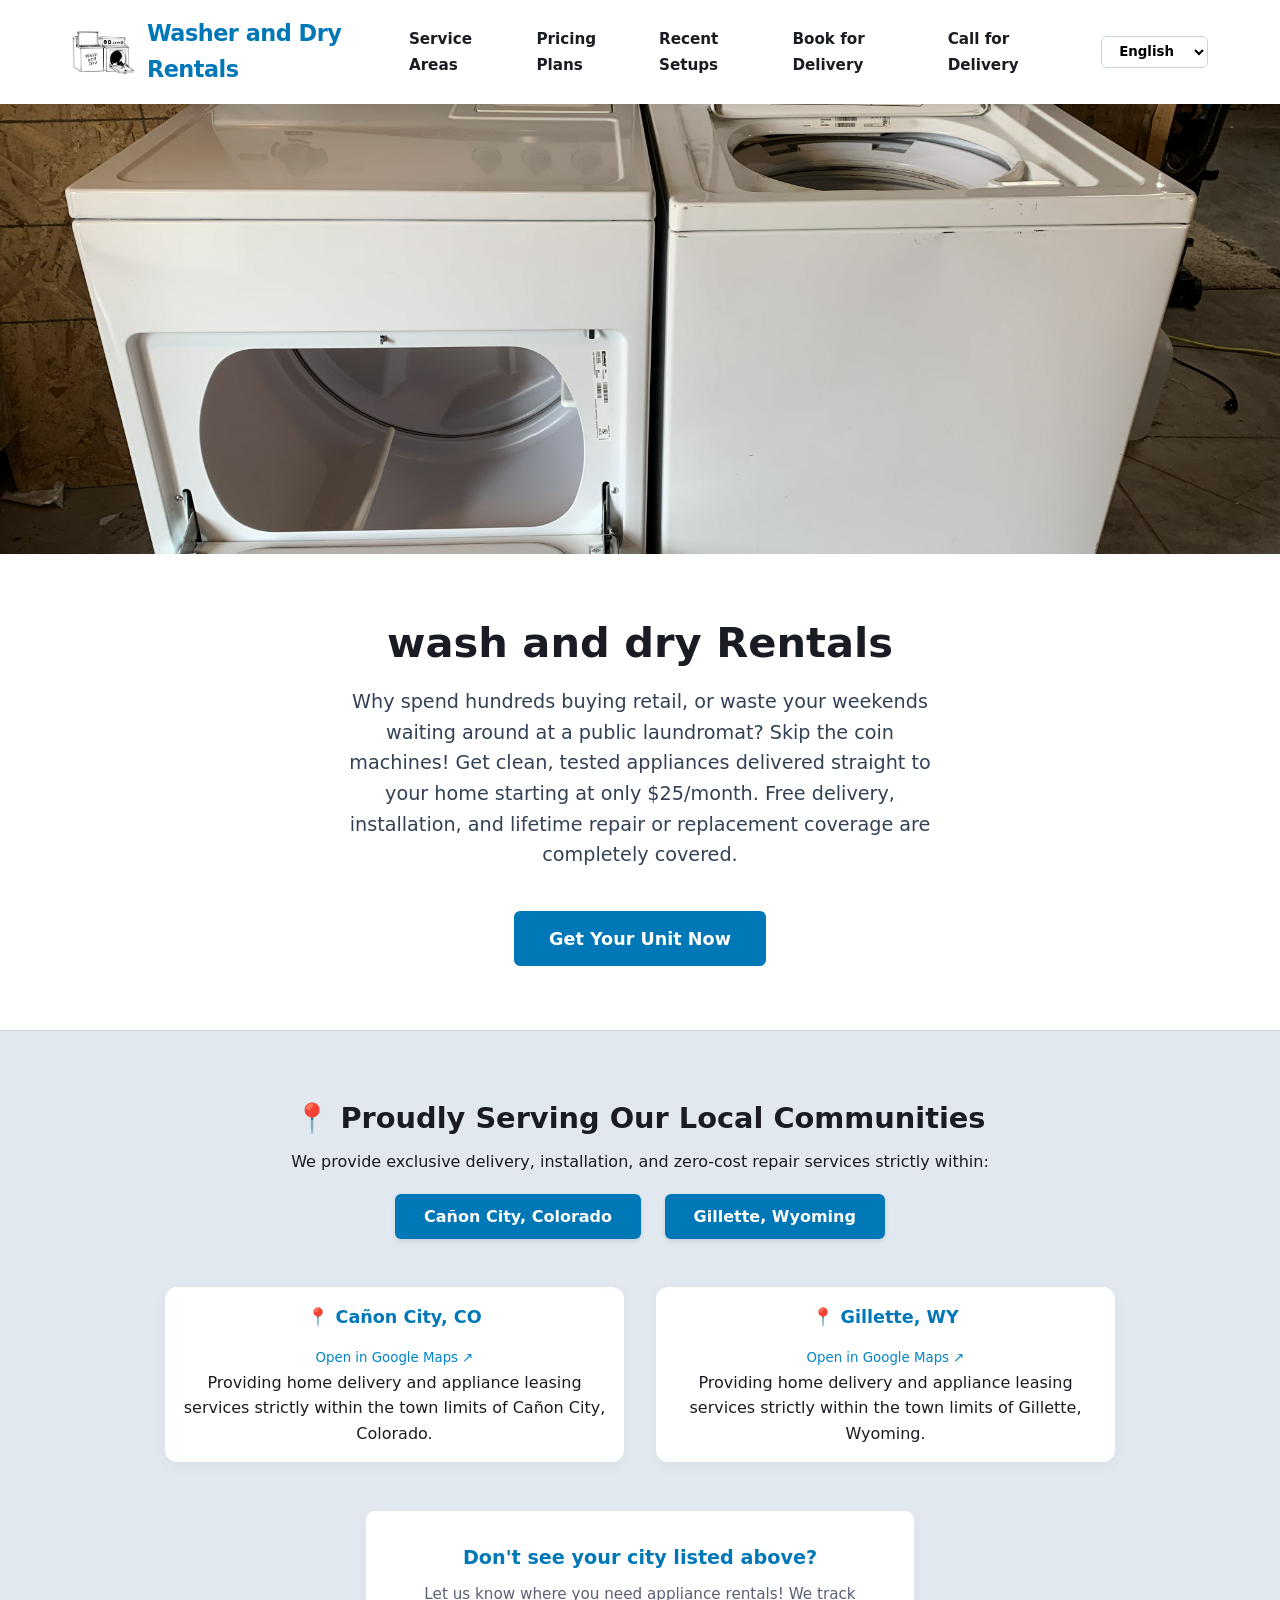
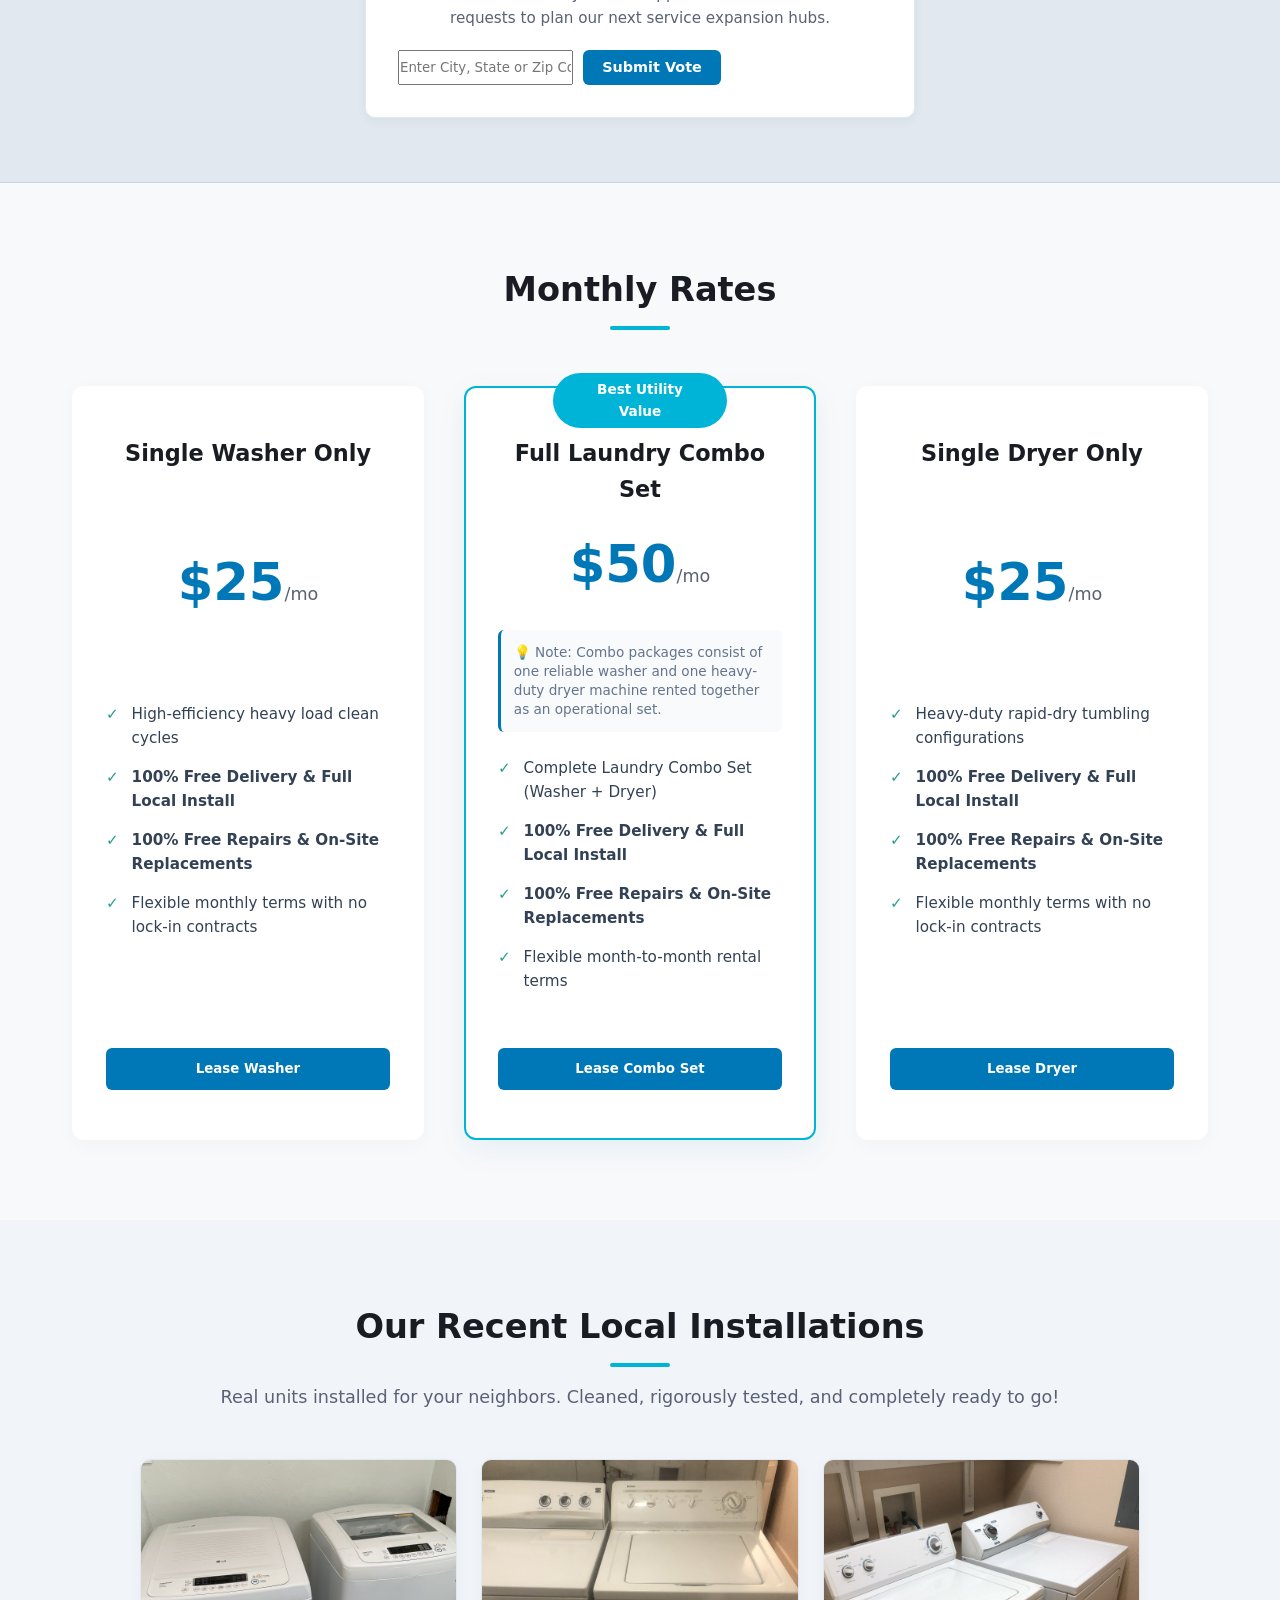
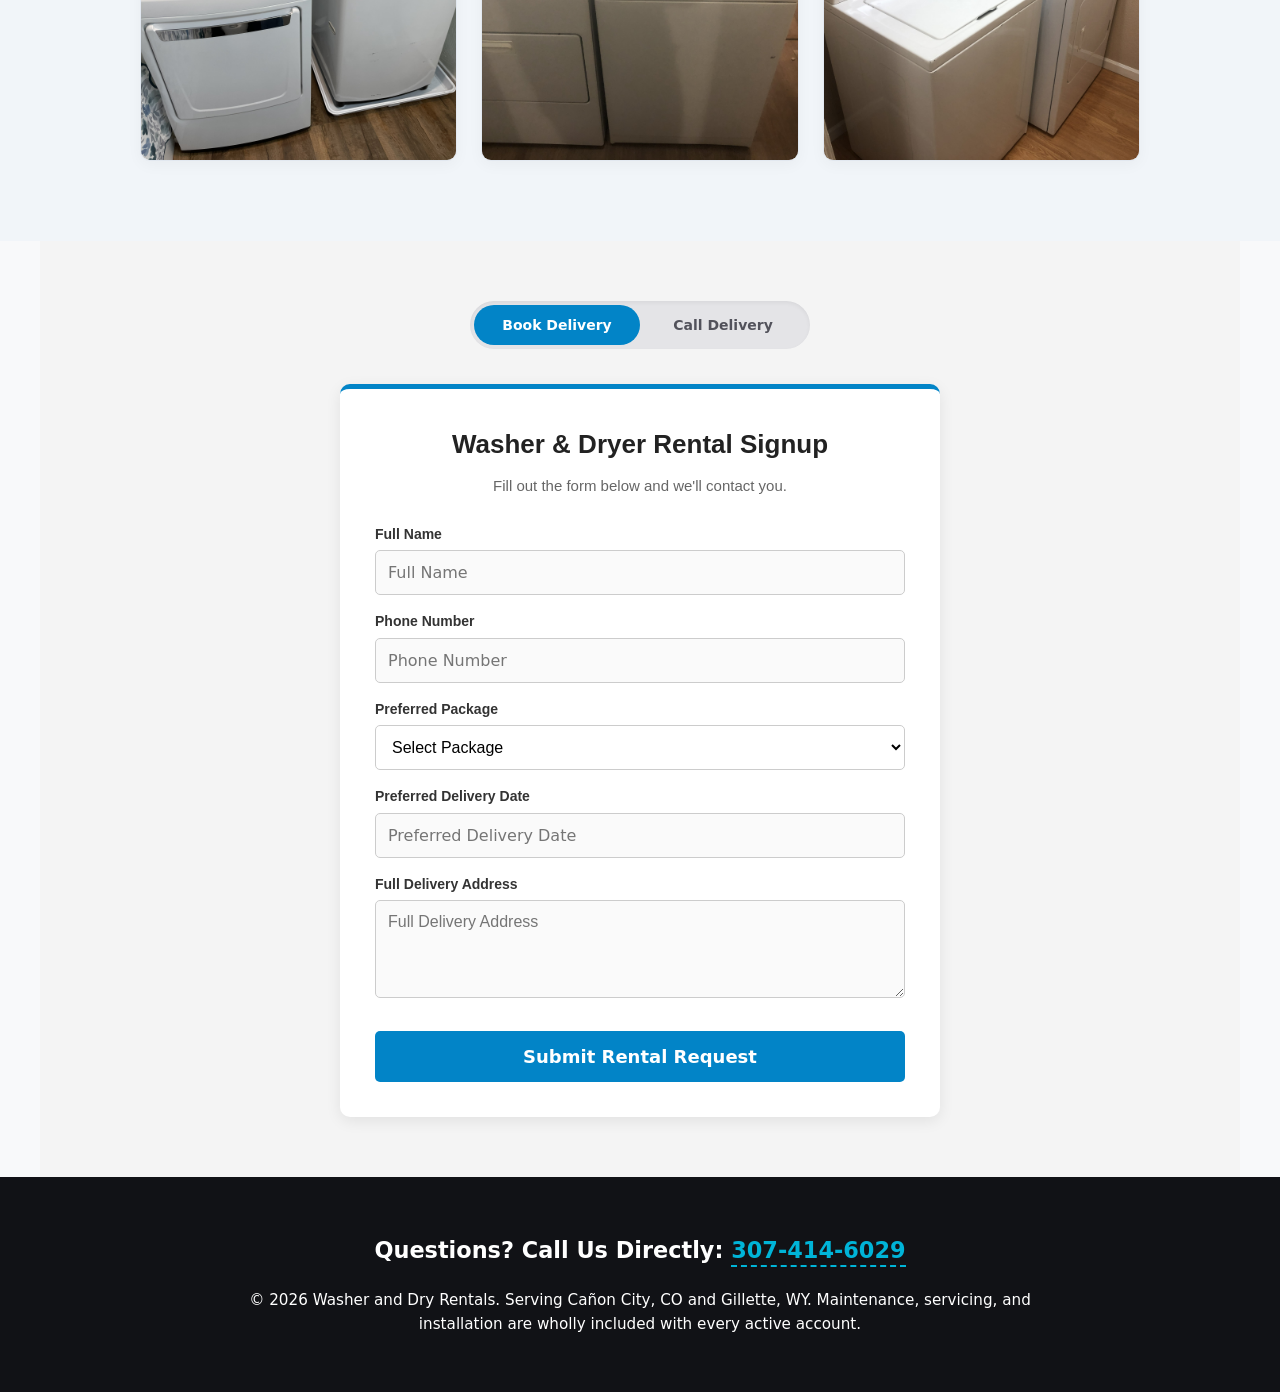
==== commit fcd6fdbc: "Update index.html" ====
--- a/index.html
+++ b/index.html
@@ -20,7 +20,7 @@
       "description": "Skip the public laundromat and save hundreds compared to buying retail appliances. Clean, tested, and leveled washers and dryers delivered directly to your home.",
       "brand": {
         "@type": "Brand",
-        "name": "Washer and Dry Rentals"
+        "name": "Washer and Dryer Rentals"
       },
       "offers": {
         "@type": "AggregateOffer",
@@ -83,7 +83,7 @@
     <!-- Introduction Block Sitting Below The Front Picture -->
     <section class="intro-text-section">
         <div class="container-narrow text-center">
-            <h1 class="lang-en">Washers & Dryers Rented Directly To Your Home</h1>
+            <h1 class="lang-en">wash and dry Rentals</h1>
             <h1 class="lang-es" style="display:none;">Lavadoras y Secadoras Alquiladas Directamente a Su Hogar</h1>
             
             <p class="lang-en">Why spend hundreds buying retail, or waste your weekends waiting around at a public laundromat? Skip the coin machines! Get clean, tested appliances delivered straight to your home starting at only $25/month. Free delivery, installation, and lifetime repair or replacement coverage are completely covered.</p>
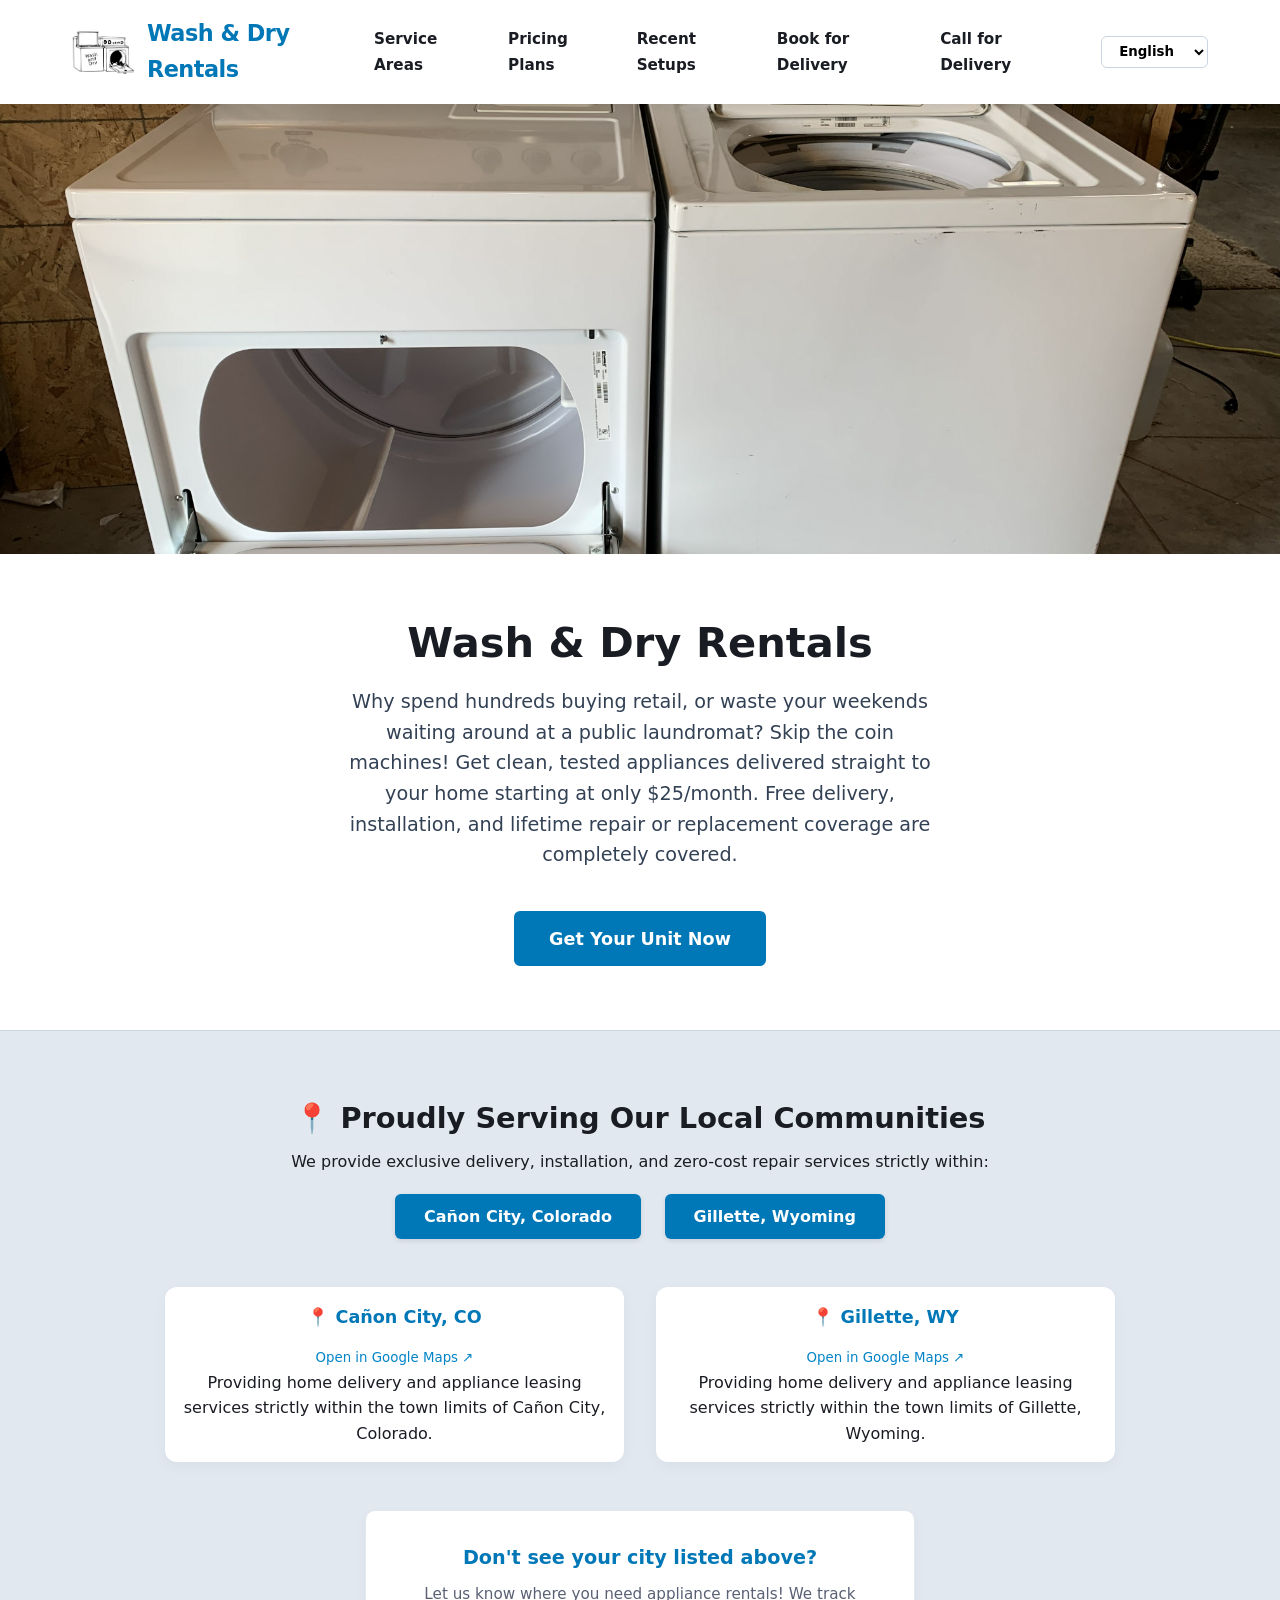
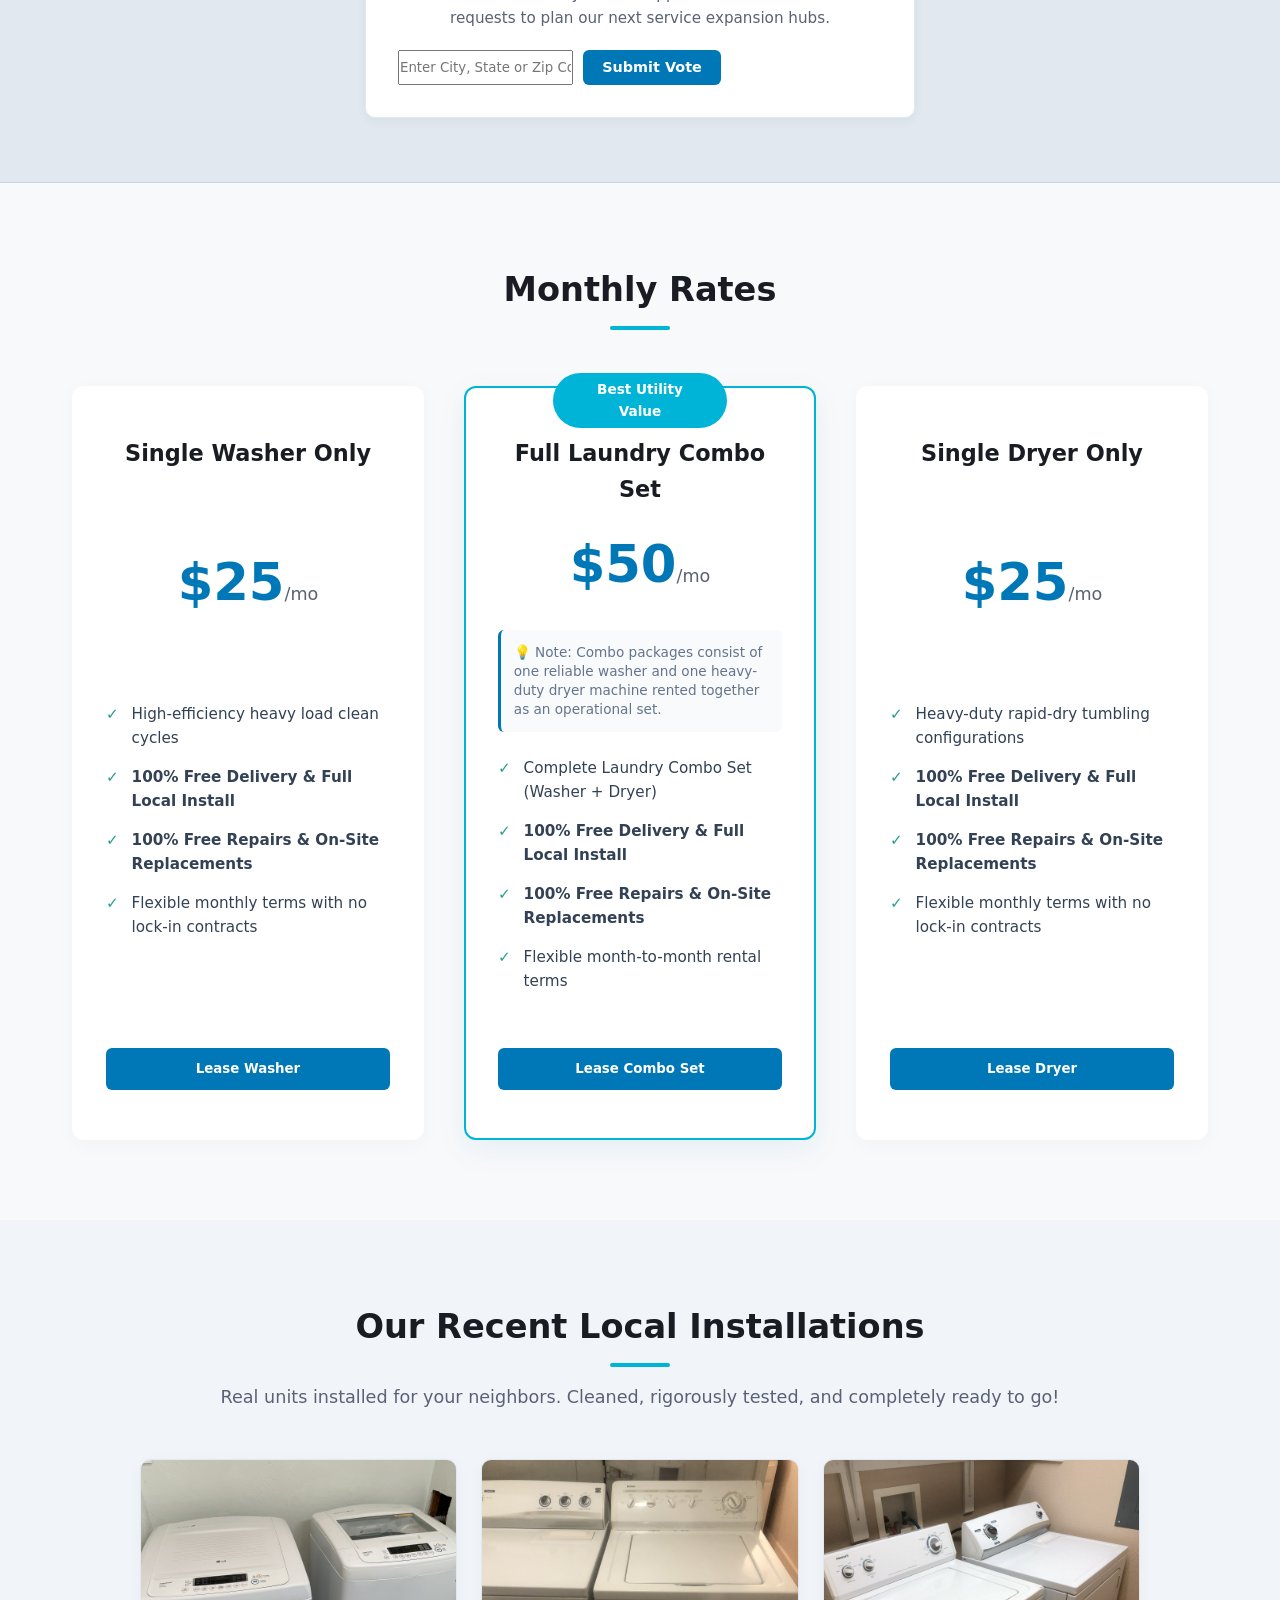
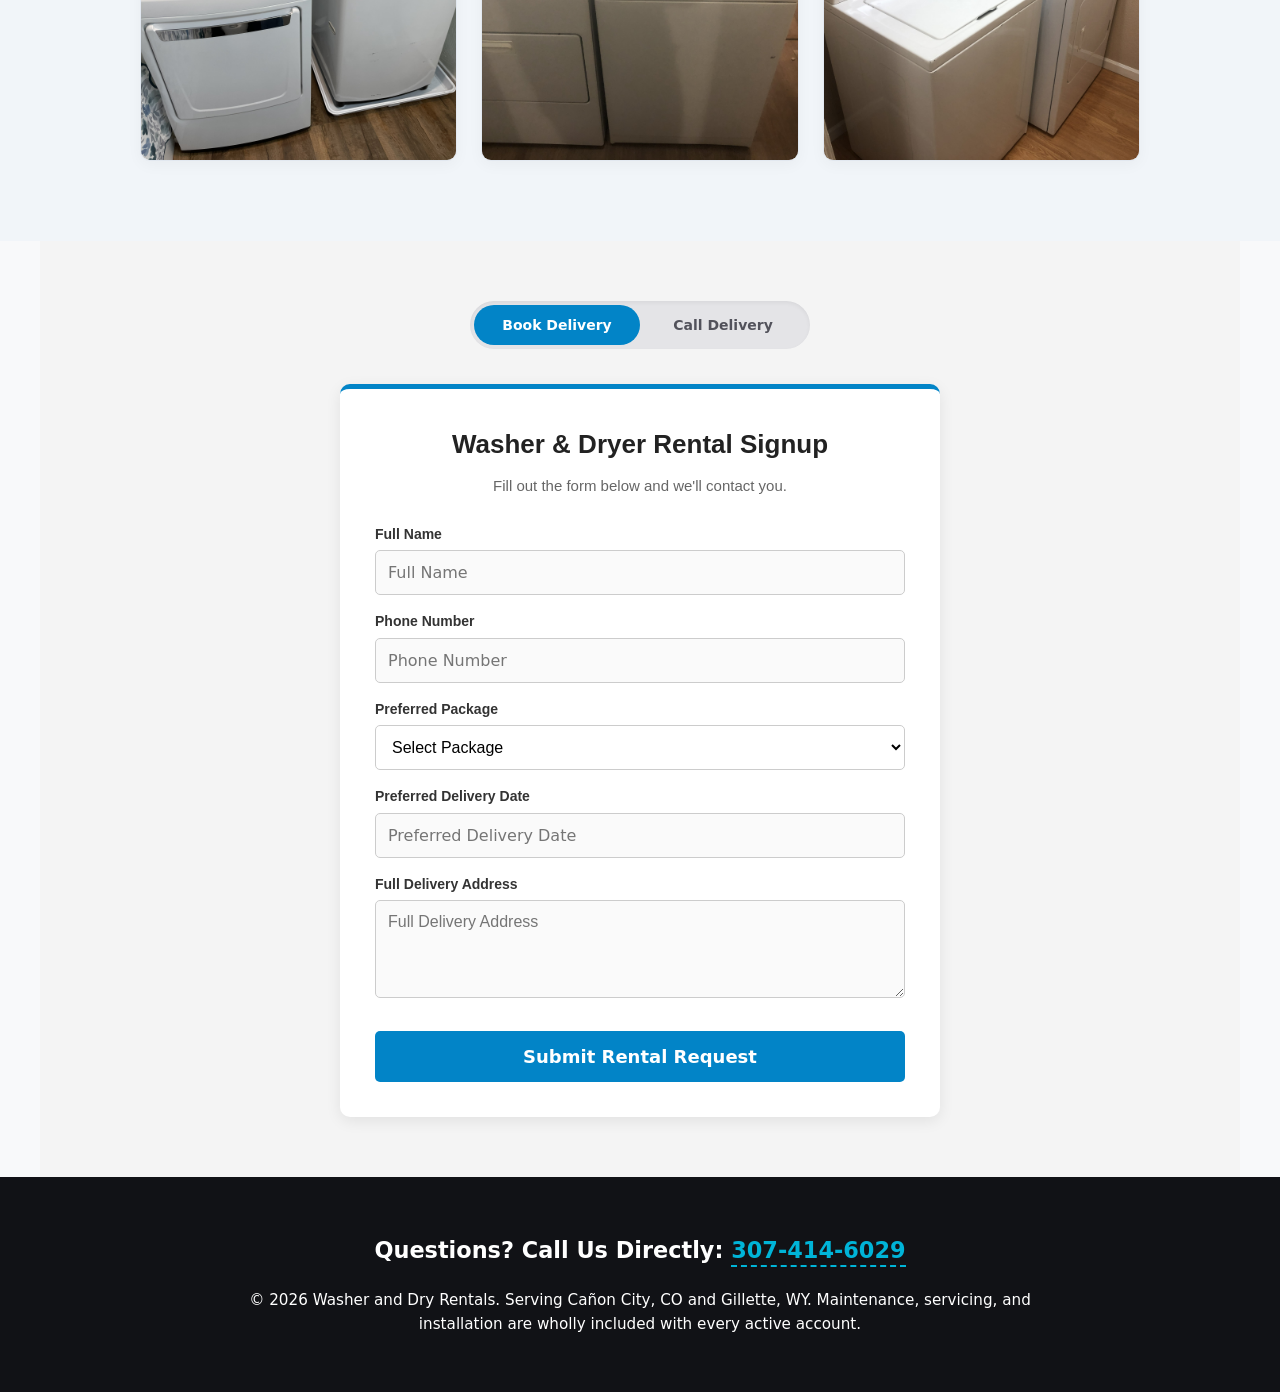
==== commit 69776854: "Update index.html" ====
--- a/index.html
+++ b/index.html
@@ -5,7 +5,7 @@
     <meta name="viewport" content="width=device-width, initial-scale=1.0">
     
     <!-- Research-Backed SEO Title & Meta Tokens (Targets Sales, Buyers, and Laundromats) -->
-    <title>Washers and Dryers For Sale or Rent | Better Laundromat Alternative | Cañon City CO & Gillette WY</title>
+   <title>Wash & Dry Rentals | Washer & Dryer Rentals Starting at $25/Month | Gillette, WY & Cañon City, CO</title>
     <meta name="description" content="Tired of hauling bags to the laundromat or looking for cheap washers and dryers for sale near you? Get clean, tested appliances delivered straight to your house starting at $25/mo with free delivery, setup, and lifetime repairs included!">
     <meta name="keywords" content="laundromat near me, coin laundry Cañon City, washhouse Gillette WY, washer and dryer for sale, buy washing machine, cheap dryers, used appliances, laundry services alternative">
 
@@ -55,7 +55,7 @@
         <nav class="navbar">
             <a href="#" class="logo-container">
                 <img src="images/logo.png" alt="Washer and Dry Rentals Logo" class="nav-logo" onerror="this.style.display='none'">
-                <span class="logo-text">Washer and Dry Rentals</span>
+                <span class="logo-text">Wash & Dry Rentals</span>
             </a>
             
             <div class="nav-right-block">
@@ -83,7 +83,7 @@
     <!-- Introduction Block Sitting Below The Front Picture -->
     <section class="intro-text-section">
         <div class="container-narrow text-center">
-            <h1 class="lang-en">wash and dry Rentals</h1>
+            <h1 class="lang-en">Wash & Dry Rentals</h1>
             <h1 class="lang-es" style="display:none;">Lavadoras y Secadoras Alquiladas Directamente a Su Hogar</h1>
             
             <p class="lang-en">Why spend hundreds buying retail, or waste your weekends waiting around at a public laundromat? Skip the coin machines! Get clean, tested appliances delivered straight to your home starting at only $25/month. Free delivery, installation, and lifetime repair or replacement coverage are completely covered.</p>
